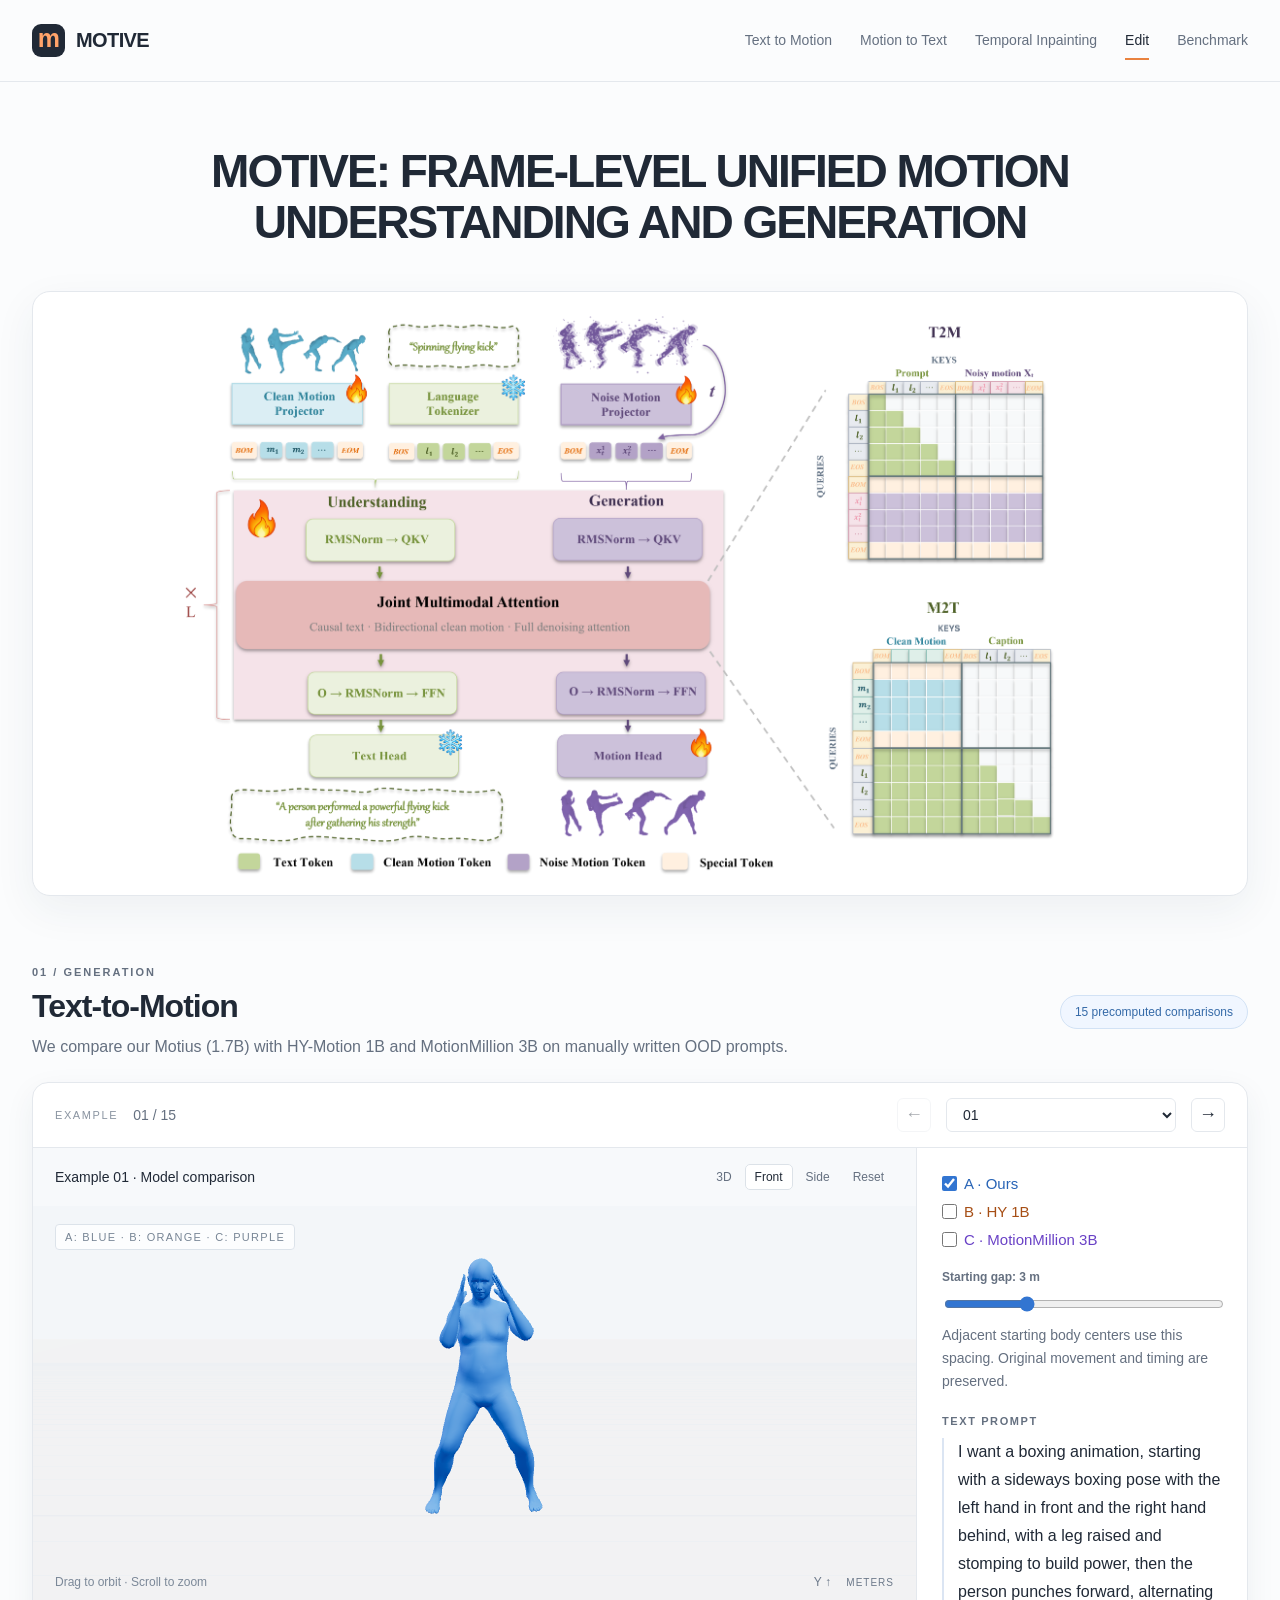
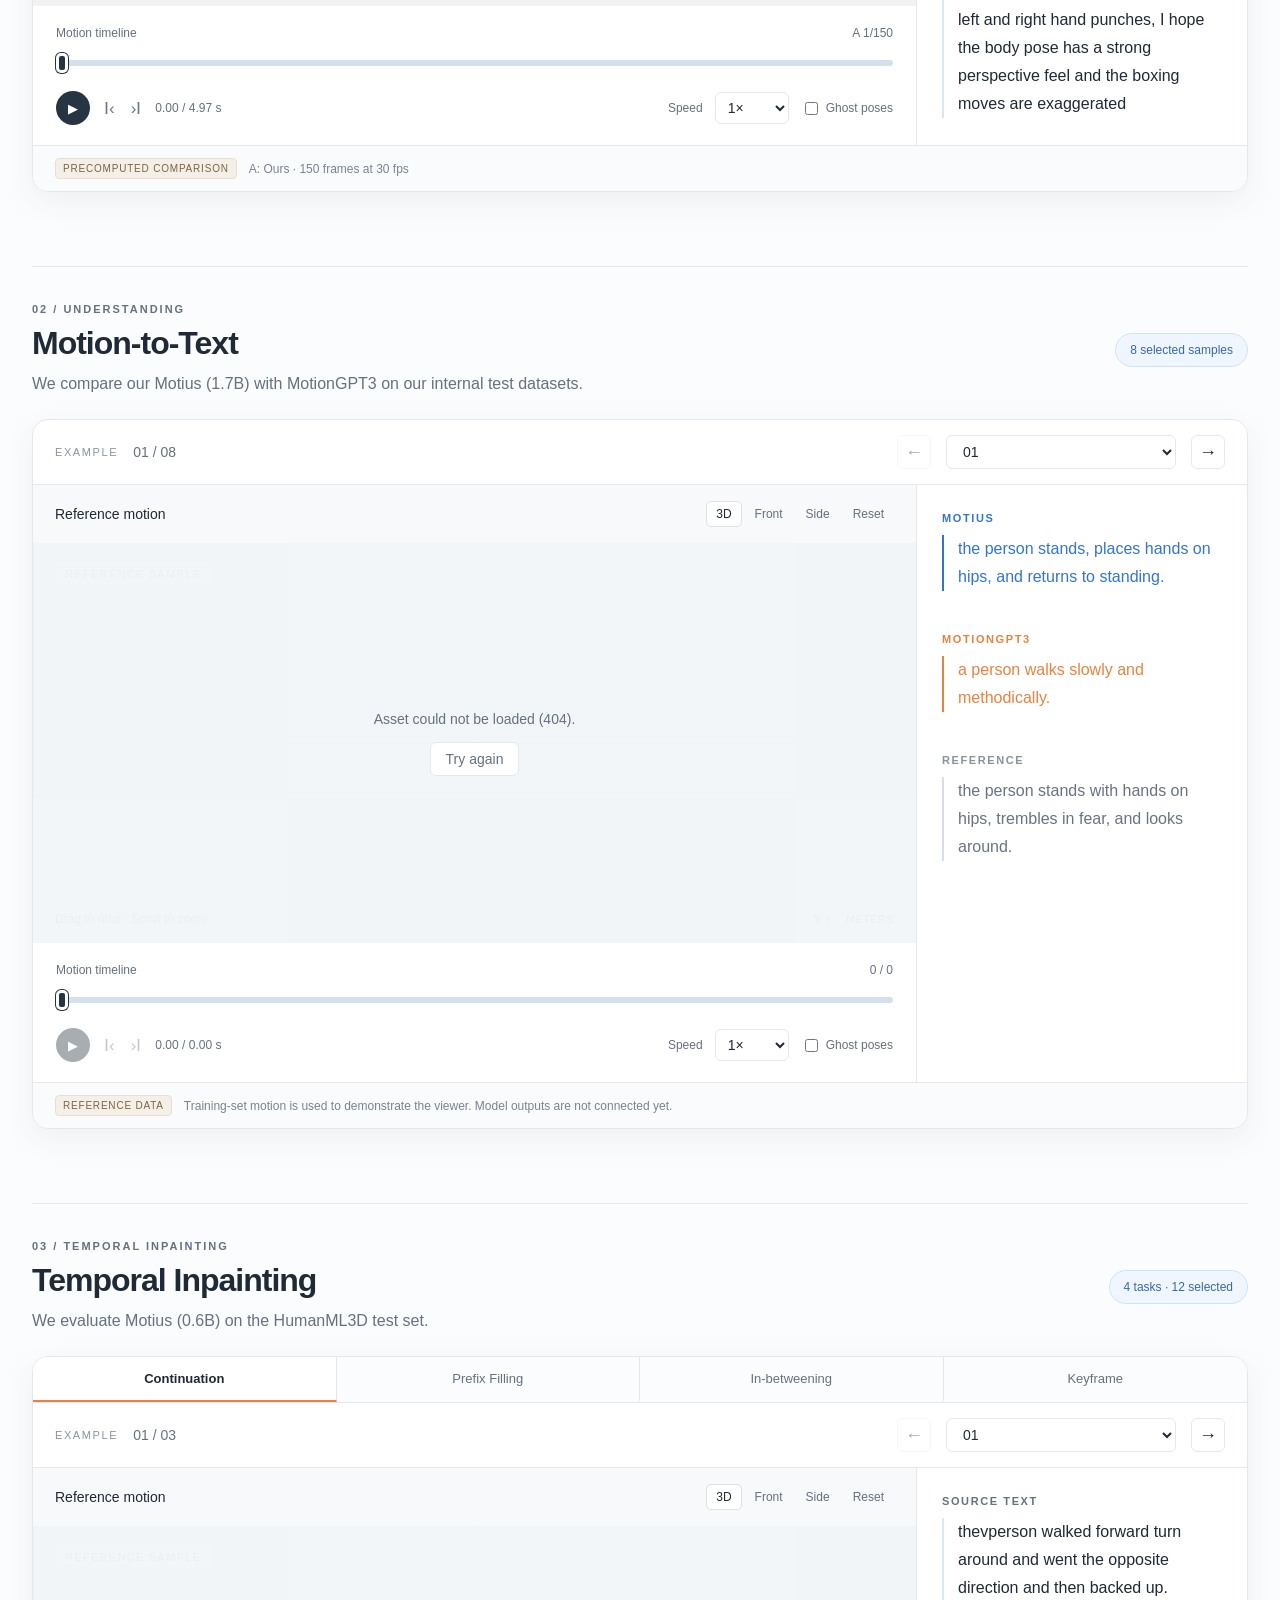
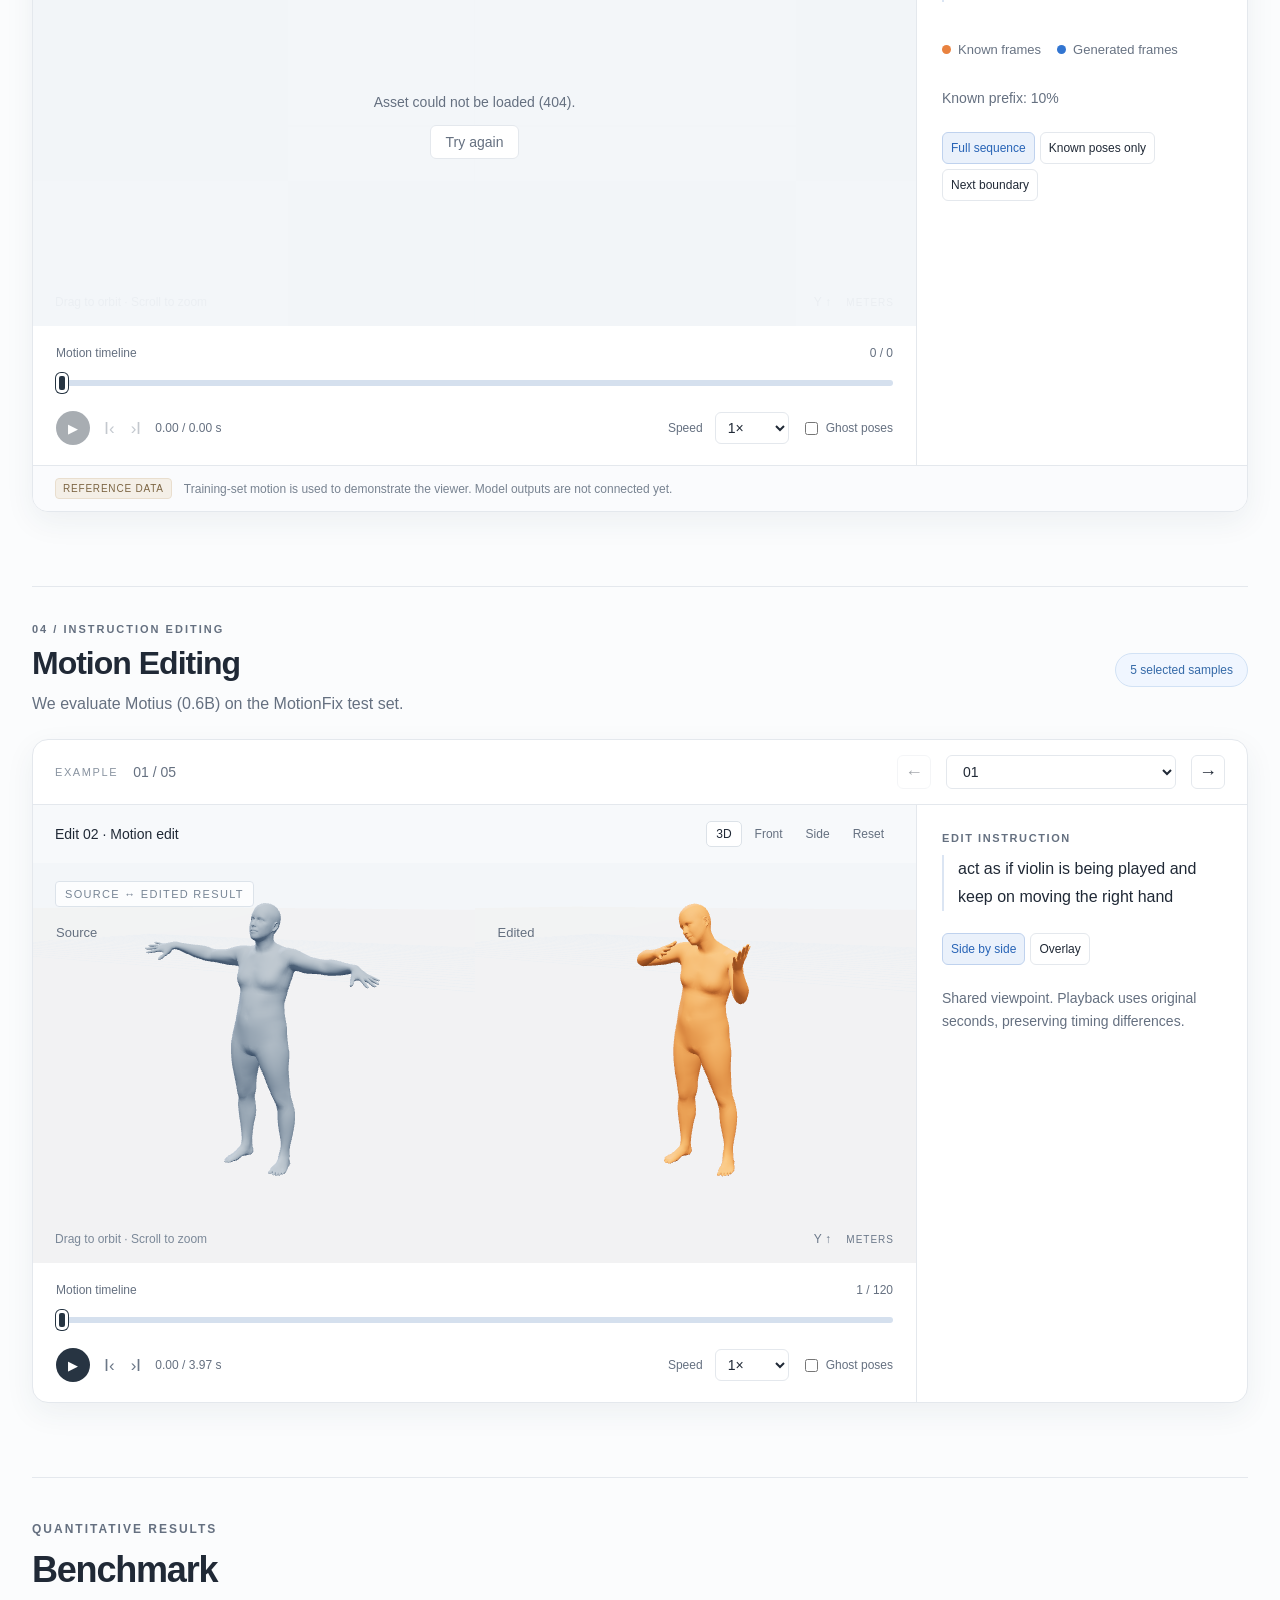
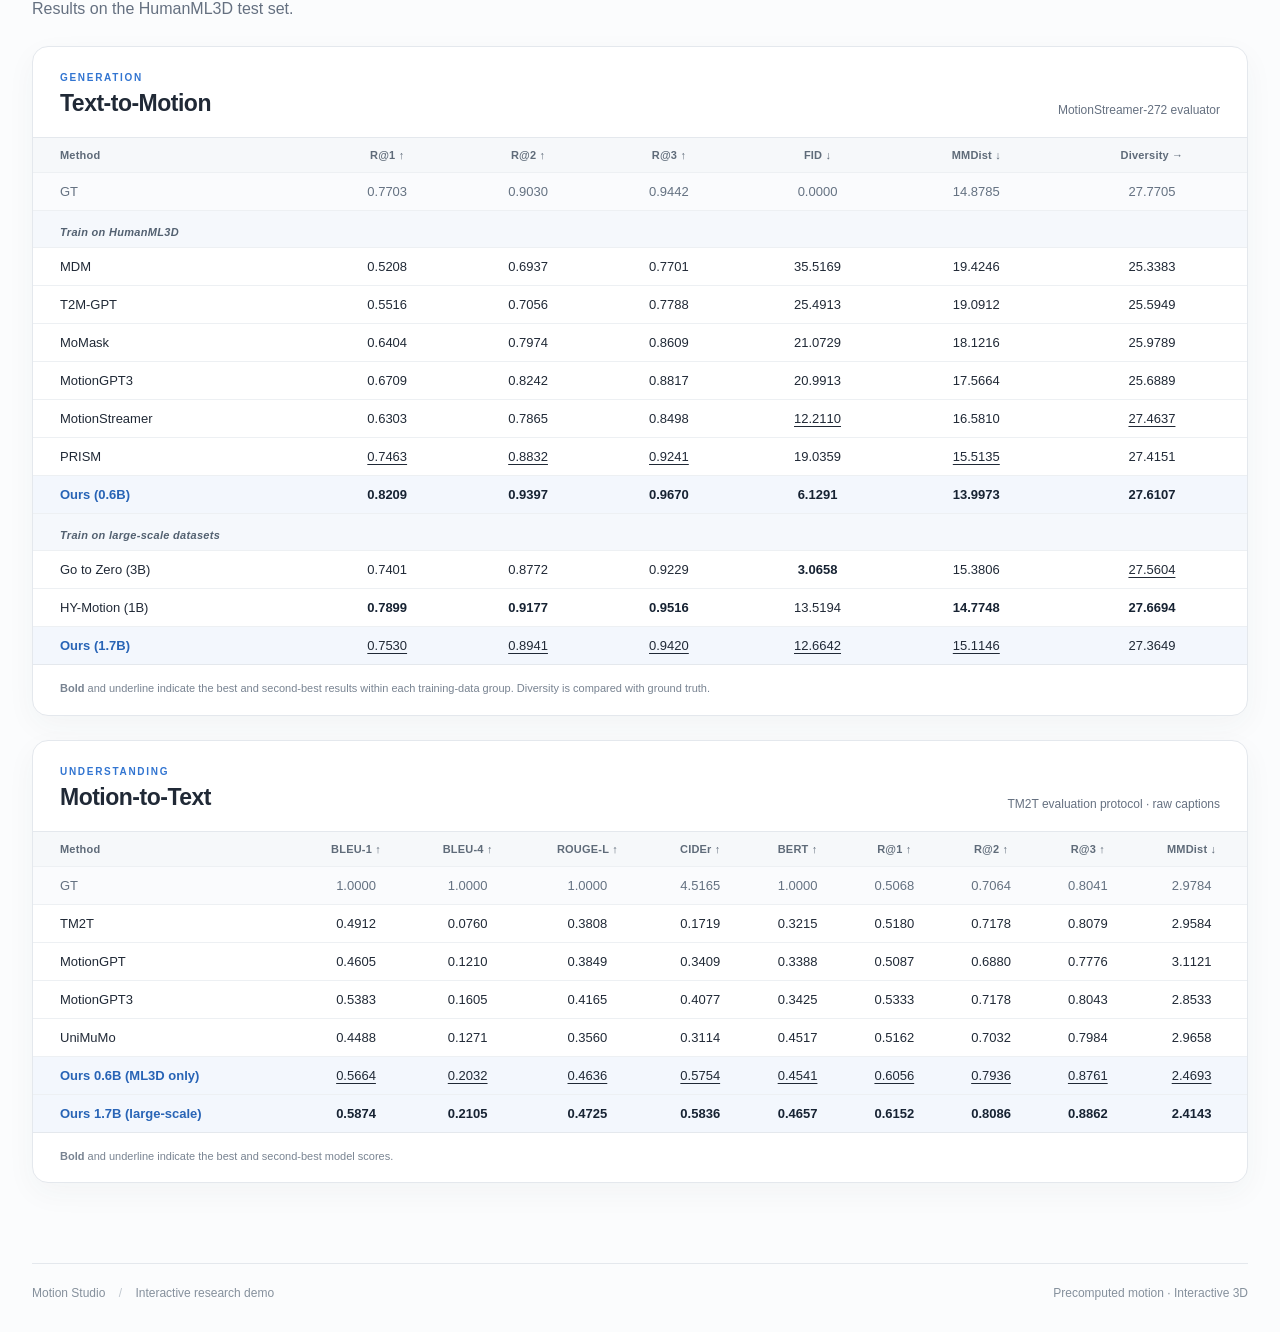
==== index.html @ 284bcd4b "Add five selected T2M comparisons" ====
<!doctype html>
<html lang="en">
<head>
  <meta charset="UTF-8"><meta name="viewport" content="width=device-width,initial-scale=1">
  <title>MOTIVE — Frame-Level Unified Motion Understanding and Generation</title>
  <meta name="description" content="Explore motion generation, understanding, structural completion and editing in an interactive 3D viewer with selected three-model text-to-motion comparisons.">
  <link rel="icon" href="data:image/svg+xml,%3Csvg xmlns='http://www.w3.org/2000/svg' viewBox='0 0 32 32'%3E%3Crect width='32' height='32' rx='8' fill='%2318202d'/%3E%3Cpath d='M6 23V9l10 10L26 9v14' fill='none' stroke='%23ff8a4c' stroke-width='3'/%3E%3C/svg%3E">
  <link rel="stylesheet" href="./src/styles.css?v=20260914-9">
  <script type="importmap">{"imports":{"three":"./vendor/three/three.module.js"}}</script>
</head>
<body>
  <header class="site-header"><a class="wordmark" href="#top"><span class="logo">m</span> MOTIVE</a><nav class="section-nav" aria-label="Motion tasks"><a href="#t2m">Text to Motion</a><a href="#m2t">Motion to Text</a><a href="#structure">Temporal Inpainting</a><a href="#edit">Edit</a><a href="#benchmark">Benchmark</a></nav></header>
  <main>
    <section class="intro" id="top">
      <h1>MOTIVE: FRAME-LEVEL UNIFIED MOTION<br>UNDERSTANDING AND GENERATION</h1>
      <figure class="pipeline-figure"><img src="./assets/pipeline.webp" width="4769" height="2317" alt="MOTIVE pipeline for unified motion understanding and generation"></figure>
    </section>
    <section class="task-section" id="t2m" aria-labelledby="t2m-heading"><div class="task-heading"><div><p class="eyebrow">01 / GENERATION</p><h2 id="t2m-heading">Text-to-Motion</h2><p>We compare our Motius (1.7B) with HY-Motion 1B and MotionMillion 3B on manually written OOD prompts.</p></div><span class="section-chip">15 precomputed comparisons</span></div><div class="studio" data-task="t2m"></div></section>
    <section class="task-section" id="m2t" aria-labelledby="m2t-heading"><div class="task-heading"><div><p class="eyebrow">02 / UNDERSTANDING</p><h2 id="m2t-heading">Motion-to-Text</h2><p>We compare our Motius (1.7B) with MotionGPT3 on our internal test datasets.</p></div><span class="section-chip">8 selected samples</span></div><div class="studio" data-task="m2t"></div></section>
    <section class="task-section" id="structure" aria-labelledby="structure-heading"><div class="task-heading"><div><p class="eyebrow">03 / TEMPORAL INPAINTING</p><h2 id="structure-heading">Temporal Inpainting</h2><p>We evaluate Motius (0.6B) on the HumanML3D test set.</p></div><span class="section-chip">4 tasks · 12 selected</span></div><div class="studio" data-task="structure"></div></section>
    <section class="task-section" id="edit" aria-labelledby="edit-heading"><div class="task-heading"><div><p class="eyebrow">04 / INSTRUCTION EDITING</p><h2 id="edit-heading">Motion Editing</h2><p>We evaluate Motius (0.6B) on the MotionFix test set.</p></div><span class="section-chip">5 selected samples</span></div><div class="studio" data-task="edit"></div></section>
    <section class="benchmark-section" id="benchmark" aria-labelledby="benchmark-heading">
      <div class="benchmark-heading"><p class="eyebrow">QUANTITATIVE RESULTS</p><h2 id="benchmark-heading">Benchmark</h2><p>Results on the HumanML3D test set.</p></div>

      <article class="benchmark-card">
        <div class="benchmark-title"><div><span>GENERATION</span><h3>Text-to-Motion</h3></div><p>MotionStreamer-272 evaluator</p></div>
        <div class="table-scroll" role="region" aria-label="Text-to-motion benchmark results" tabindex="0">
          <table class="benchmark-table t2m-table">
            <thead><tr><th>Method</th><th>R@1 ↑</th><th>R@2 ↑</th><th>R@3 ↑</th><th>FID ↓</th><th>MMDist ↓</th><th>Diversity →</th></tr></thead>
            <tbody>
              <tr class="ground-truth"><th>GT</th><td>0.7703</td><td>0.9030</td><td>0.9442</td><td>0.0000</td><td>14.8785</td><td>27.7705</td></tr>
              <tr class="group-row"><th colspan="7">Train on HumanML3D</th></tr>
              <tr><th>MDM</th><td>0.5208</td><td>0.6937</td><td>0.7701</td><td>35.5169</td><td>19.4246</td><td>25.3383</td></tr>
              <tr><th>T2M-GPT</th><td>0.5516</td><td>0.7056</td><td>0.7788</td><td>25.4913</td><td>19.0912</td><td>25.5949</td></tr>
              <tr><th>MoMask</th><td>0.6404</td><td>0.7974</td><td>0.8609</td><td>21.0729</td><td>18.1216</td><td>25.9789</td></tr>
              <tr><th>MotionGPT3</th><td>0.6709</td><td>0.8242</td><td>0.8817</td><td>20.9913</td><td>17.5664</td><td>25.6889</td></tr>
              <tr><th>MotionStreamer</th><td>0.6303</td><td>0.7865</td><td>0.8498</td><td class="second">12.2110</td><td>16.5810</td><td class="second">27.4637</td></tr>
              <tr><th>PRISM</th><td class="second">0.7463</td><td class="second">0.8832</td><td class="second">0.9241</td><td>19.0359</td><td class="second">15.5135</td><td>27.4151</td></tr>
              <tr class="ours"><th>Ours (0.6B)</th><td class="best">0.8209</td><td class="best">0.9397</td><td class="best">0.9670</td><td class="best">6.1291</td><td class="best">13.9973</td><td class="best">27.6107</td></tr>
              <tr class="group-row"><th colspan="7">Train on large-scale datasets</th></tr>
              <tr><th>Go to Zero (3B)</th><td>0.7401</td><td>0.8772</td><td>0.9229</td><td class="best">3.0658</td><td>15.3806</td><td class="second">27.5604</td></tr>
              <tr><th>HY-Motion (1B)</th><td class="best">0.7899</td><td class="best">0.9177</td><td class="best">0.9516</td><td>13.5194</td><td class="best">14.7748</td><td class="best">27.6694</td></tr>
              <tr class="ours"><th>Ours (1.7B)</th><td class="second">0.7530</td><td class="second">0.8941</td><td class="second">0.9420</td><td class="second">12.6642</td><td class="second">15.1146</td><td>27.3649</td></tr>
            </tbody>
          </table>
        </div>
        <p class="benchmark-note"><strong>Bold</strong> and <span class="second">underline</span> indicate the best and second-best results within each training-data group. Diversity is compared with ground truth.</p>
      </article>

      <article class="benchmark-card">
        <div class="benchmark-title"><div><span>UNDERSTANDING</span><h3>Motion-to-Text</h3></div><p>TM2T evaluation protocol · raw captions</p></div>
        <div class="table-scroll" role="region" aria-label="Motion-to-text benchmark results" tabindex="0">
          <table class="benchmark-table m2t-table">
            <thead><tr><th>Method</th><th>BLEU-1 ↑</th><th>BLEU-4 ↑</th><th>ROUGE-L ↑</th><th>CIDEr ↑</th><th>BERT ↑</th><th>R@1 ↑</th><th>R@2 ↑</th><th>R@3 ↑</th><th>MMDist ↓</th></tr></thead>
            <tbody>
              <tr class="ground-truth"><th>GT</th><td>1.0000</td><td>1.0000</td><td>1.0000</td><td>4.5165</td><td>1.0000</td><td>0.5068</td><td>0.7064</td><td>0.8041</td><td>2.9784</td></tr>
              <tr><th>TM2T</th><td>0.4912</td><td>0.0760</td><td>0.3808</td><td>0.1719</td><td>0.3215</td><td>0.5180</td><td>0.7178</td><td>0.8079</td><td>2.9584</td></tr>
              <tr><th>MotionGPT</th><td>0.4605</td><td>0.1210</td><td>0.3849</td><td>0.3409</td><td>0.3388</td><td>0.5087</td><td>0.6880</td><td>0.7776</td><td>3.1121</td></tr>
              <tr><th>MotionGPT3</th><td>0.5383</td><td>0.1605</td><td>0.4165</td><td>0.4077</td><td>0.3425</td><td>0.5333</td><td>0.7178</td><td>0.8043</td><td>2.8533</td></tr>
              <tr><th>UniMuMo</th><td>0.4488</td><td>0.1271</td><td>0.3560</td><td>0.3114</td><td>0.4517</td><td>0.5162</td><td>0.7032</td><td>0.7984</td><td>2.9658</td></tr>
              <tr class="ours"><th>Ours 0.6B (ML3D only)</th><td class="second">0.5664</td><td class="second">0.2032</td><td class="second">0.4636</td><td class="second">0.5754</td><td class="second">0.4541</td><td class="second">0.6056</td><td class="second">0.7936</td><td class="second">0.8761</td><td class="second">2.4693</td></tr>
              <tr class="ours"><th>Ours 1.7B (large-scale)</th><td class="best">0.5874</td><td class="best">0.2105</td><td class="best">0.4725</td><td class="best">0.5836</td><td class="best">0.4657</td><td class="best">0.6152</td><td class="best">0.8086</td><td class="best">0.8862</td><td class="best">2.4143</td></tr>
            </tbody>
          </table>
        </div>
        <p class="benchmark-note"><strong>Bold</strong> and <span class="second">underline</span> indicate the best and second-best model scores.</p>
      </article>
    </section>
    <footer><span>Motion Studio <span class="footer-divider">/</span> Interactive research demo</span><span>Precomputed motion · Interactive 3D</span></footer>
  </main>
  <template id="viewer-template"><div class="case-nav"><div><span class="case-eyebrow">EXAMPLE</span><span id="case-count">01 / 08</span></div><div class="case-controls"><button id="previous-case" aria-label="Previous example">←</button><label class="sr-only" for="case-select">Choose example</label><select id="case-select"></select><button id="next-case" aria-label="Next example">→</button></div></div>      <div class="studio-body">
        <div class="viewer-column">
          <div class="stage-toolbar"><span id="stage-title">Reference motion</span><div class="view-buttons" aria-label="Camera presets"><button data-camera="perspective" aria-label="Perspective view" aria-pressed="true">3D</button><button data-camera="front" aria-pressed="false">Front</button><button data-camera="side" aria-pressed="false">Side</button><button id="reset-view" title="Reset camera">Reset</button></div></div>
          <div class="stage" id="stage">
            <canvas id="motion-canvas" aria-label="Interactive 3D human motion. Drag to orbit and scroll to zoom." tabindex="0"></canvas>
            <div class="stage-tag" id="stage-tag">REFERENCE SAMPLE</div>
            <div class="stage-status" id="stage-status" role="status">Loading motion…</div>
            <div class="split-label" id="split-source" hidden>Source</div>
            <div class="split-label" id="split-output" hidden>Edited</div>
            <div class="split-empty" id="edit-empty" hidden><span class="empty-mark">＋</span><strong>Edited motion</strong><p>A paired model result will appear here.</p></div>
            <div class="stage-help">Drag to orbit · Scroll to zoom</div><div class="axis-label">Y ↑ <span>METERS</span></div>
          </div>
          <div class="transport">
            <div class="timeline-heading"><span id="timeline-label">Motion timeline</span><div class="legend" id="mask-legend" hidden><span class="known-dot">Known</span><span class="generated-dot">Completion region</span></div><span id="frame-label">0 / 0</span></div>
            <div class="timeline"><div id="mask-track" aria-hidden="true"></div><input id="scrubber" type="range" min="0" max="1" value="0" step="0.001" aria-label="Playback time" disabled></div>
            <div class="playback-row"><div class="playback-left"><button id="play" class="play-button" aria-label="Play motion" disabled>▶</button><button id="step-back" class="step-button" aria-label="Previous frame" disabled>Ⅰ‹</button><button id="step-forward" class="step-button" aria-label="Next frame" disabled>›Ⅰ</button><output id="time-label">0.00 / 0.00 s</output></div><div class="playback-right"><label class="speed-label" for="speed">Speed</label><select id="speed"><option value="0.25">0.25×</option><option value="0.5">0.5×</option><option value="1" selected>1×</option><option value="1.5">1.5×</option></select><label class="check-label"><input id="ghosts" type="checkbox"> Ghost poses</label></div></div>
          </div>
        </div>
        <aside class="inspector" id="inspector"></aside>
      </div>
      <div class="provenance-bar"><span class="reference-badge">REFERENCE DATA</span><p id="provenance-text">Training-set motion is used to demonstrate the viewer. Model outputs are not connected yet.</p></div>
</template>
  <noscript>This interactive viewer needs JavaScript enabled.</noscript>
  <script type="module" src="./src/app.js?v=20260914-20"></script>
</body>
</html>
---- src/styles.css ----
:root{font-family:Inter,Arial,Helvetica,sans-serif;color:#202936;background:#fbfcfd;font-synthesis:none;--ink:#202936;--muted:#657080;--line:#e4e8ed;--blue:#3275d1;--orange:#e9823f}
*{box-sizing:border-box}body{margin:0}button,select,input{font:inherit}button,a,input,select{-webkit-tap-highlight-color:transparent}button{cursor:pointer}button:disabled{cursor:not-allowed;opacity:.4}button:focus-visible,a:focus-visible,select:focus-visible,input:focus-visible,canvas:focus-visible{outline:3px solid #3275d1;outline-offset:3px}button{color:inherit}a{color:inherit;text-decoration:none}[hidden]{display:none!important}.site-header{height:82px;display:flex;align-items:center;justify-content:space-between;gap:24px;max-width:1440px;padding:0 48px;margin:auto;border-bottom:1px solid var(--line)}.wordmark{font-size:20px;letter-spacing:-.6px;font-weight:700;display:flex;align-items:center;gap:11px}.logo{background:#202936;color:#ffa36a;font-size:25px;width:33px;height:33px;border-radius:9px;display:grid;place-items:center;line-height:1;padding-bottom:4px}.build-label{font-size:12px;letter-spacing:1.4px;color:#7b8592}.build-label span{margin:0 9px;color:#bec6ce}.header-link{font-size:14px}.header-link span{margin-left:10px}main{max-width:1344px;margin:auto;padding:0 32px}.intro{padding:48px 0 32px}.eyebrow{font-size:12px;letter-spacing:2px;font-weight:600;color:var(--muted);margin:0 0 13px}h1{font-size:clamp(32px,3.8vw,51px);font-weight:550;letter-spacing:-2px;line-height:1.12;margin:0 0 14px}.intro>p:last-child{margin:0;color:var(--muted);font-size:16px}.studio{background:white;border:1px solid var(--line);border-radius:16px;overflow:hidden;box-shadow:0 10px 30px #263d5110}.task-tabs{display:flex;padding:0 22px;border-bottom:1px solid var(--line);gap:12px;overflow:auto}.task-tabs button{background:none;border:0;border-bottom:2px solid transparent;padding:22px 15px 19px;white-space:nowrap;font-size:14px;font-weight:550;color:var(--muted)}.task-tabs button span{font-size:12px;color:#9aa3ae;margin-right:9px}.task-tabs button[aria-selected=true]{color:var(--ink);border-bottom-color:var(--orange)}.task-tabs button[aria-selected=true] span{color:var(--orange)}.studio-body{display:grid;grid-template-columns:minmax(0,1fr) 300px;min-height:548px}.viewer-column{min-width:0;border-right:1px solid var(--line)}.stage-toolbar{display:flex;justify-content:space-between;align-items:center;gap:12px;padding:16px 22px;font-size:14px;background:#f7f9fb}.view-buttons{display:flex;gap:3px;flex-wrap:wrap}.view-buttons button{background:transparent;border:1px solid transparent;border-radius:5px;padding:5px 9px;font-size:12px;color:var(--muted)}.view-buttons button[aria-pressed=true]{border-color:#dce2e8;background:white;color:var(--ink)}.view-buttons button:hover{background:#e9edf1}.stage{position:relative;height:364px;overflow:hidden;background:#f3f6f9}canvas{width:100%;height:100%;display:block;touch-action:none}.stage-tag{position:absolute;top:18px;left:22px;font-size:11px;letter-spacing:1.3px;color:#778595;border:1px solid #dce3ea;border-radius:4px;background:#ffffffbf;padding:6px 9px;pointer-events:none}.stage-help{position:absolute;bottom:17px;left:22px;font-size:12px;color:#7b8898;pointer-events:none}.axis-label{position:absolute;right:22px;bottom:17px;font-size:12px;color:#6c798a;pointer-events:none}.axis-label span{margin-left:12px;font-size:10px;letter-spacing:1px}.stage-status{position:absolute;inset:0;background:#f3f6f9ef;display:flex;flex-direction:column;align-items:center;justify-content:center;gap:15px;text-align:center;font-size:14px;color:var(--muted);padding:24px;z-index:3}.stage-status button{border:1px solid var(--line);border-radius:6px;background:white;padding:8px 15px}.split-empty{position:absolute;left:50%;right:0;top:0;bottom:0;border-left:1px solid #d9e0e7;background:#f5f7f9eb;display:flex;flex-direction:column;align-items:center;justify-content:center;padding:25px;text-align:center}.split-empty strong{font-size:16px;font-weight:550}.split-empty p{font-size:14px;line-height:1.6;color:var(--muted);max-width:190px}.empty-mark{font-size:32px;color:#adb7c3;margin-bottom:12px}.split-label{position:absolute;left:23px;top:62px;font-size:13px;color:var(--muted)}.transport{padding:20px 23px}.timeline-heading{display:flex;align-items:center;justify-content:space-between;gap:12px;font-size:12px;color:var(--muted)}[id$="-frame-label"]{font-variant-numeric:tabular-nums;margin-left:auto}.legend{display:flex;gap:13px;font-size:12px}.legend span:before{content:'';display:inline-block;width:7px;height:7px;border-radius:2px;background:var(--blue);margin-right:5px}.legend .generated-dot:before{background:var(--orange)}.timeline{position:relative;height:30px;display:flex;align-items:center;margin:8px 0 13px}[id$="-mask-track"]{position:absolute;left:0;right:0;height:6px;border-radius:4px;overflow:hidden;background:#d5e0ee;display:flex}[id$="-mask-track"] i{height:100%;min-width:1px}.timeline input{appearance:none;-webkit-appearance:none;width:100%;margin:0;background:transparent;position:relative;height:24px;cursor:pointer}.timeline input::-webkit-slider-runnable-track{height:6px;background:transparent}.timeline input::-moz-range-track{height:6px;background:transparent}.timeline input::-webkit-slider-thumb{appearance:none;width:12px;height:20px;background:#263442;border:3px solid white;border-radius:5px;margin-top:-7px;box-shadow:0 0 0 1px #263442}.timeline input::-moz-range-thumb{width:7px;height:14px;background:#263442;border:3px solid white;border-radius:5px;box-shadow:0 0 0 1px #263442}.playback-row,.playback-left,.playback-right{display:flex;align-items:center;gap:12px}.playback-row{justify-content:space-between;flex-wrap:wrap}.play-button{width:34px;height:34px;border:0;border-radius:50%;background:#273442;color:white;font-size:13px}.step-button{border:0;background:transparent;font-size:17px;padding:2px;color:#6b7787}output{font-size:12px;font-variant-numeric:tabular-nums;color:var(--muted)}select{border:1px solid var(--line);background:white;border-radius:6px;padding:6px 8px;font-size:14px;color:var(--ink)}.speed-label{font-size:12px;color:var(--muted)}.check-label{display:flex;align-items:center;gap:5px;font-size:12px;white-space:nowrap;color:var(--muted)}input[type=checkbox]{accent-color:var(--blue)}.inspector{padding:27px 25px;display:flex;flex-direction:column;gap:22px;min-width:0}.inspector .eyebrow{font-size:11px;letter-spacing:1.6px;margin-bottom:11px}.inspector h2{font-size:21px;letter-spacing:-.5px;line-height:1.3;margin:0 0 10px;font-weight:550}.description{font-size:14px;color:var(--muted);line-height:1.65;margin:0}.prompt-card{border-left:2px solid #dbe5f3;padding-left:14px;margin:0;font-size:16px;line-height:1.65}.task-block{display:flex;flex-direction:column;gap:10px}.task-block label{font-size:12px;color:var(--muted);font-weight:550}.task-block select{width:100%;font-size:14px;padding:10px}.empty-output{background:#f7f9fb;border:1px dashed #dce3ea;border-radius:8px;padding:14px;font-size:14px;color:#7a8696;line-height:1.6}.task-actions{display:flex;gap:5px;flex-wrap:wrap}.task-actions button{font-size:12px;padding:8px;border-radius:6px;border:1px solid var(--line);background:white}.task-actions button[aria-pressed=true]{background:#eaf1fb;border-color:#bfd2ee;color:#2864b6}.facts{display:flex;flex-wrap:wrap;gap:7px}.facts span{font-size:11px;color:#748090;padding:5px 7px;border:1px solid var(--line);border-radius:4px}.metadata{margin-top:auto;padding-top:15px;border-top:1px solid var(--line);font-size:12px;color:var(--muted)}.metadata summary{cursor:pointer}.metadata dl{display:grid;grid-template-columns:1fr 1fr;gap:8px;font-size:12px;overflow-wrap:anywhere}.metadata dt{color:#8a94a1}.metadata dd{margin:0}.provenance-bar{display:flex;align-items:center;gap:12px;padding:12px 22px;background:#fafbfd;border-top:1px solid var(--line)}.reference-badge{white-space:nowrap;color:#7c6543;background:#f4efe7;border:1px solid #e9dece;font-size:10px;letter-spacing:.8px;padding:4px 7px;border-radius:4px}.provenance-bar p{font-size:12px;line-height:1.5;margin:0;color:#788391}.examples{padding:43px 0 35px}.section-heading{display:flex;align-items:flex-end;justify-content:space-between;gap:20px;margin-bottom:22px}.section-heading .eyebrow{font-size:10px;margin-bottom:9px}.section-heading h2{font-size:24px;letter-spacing:-.6px;margin:0;font-weight:550}.section-heading>span{font-size:12px;color:var(--muted)}.sample-grid{display:grid;grid-template-columns:repeat(4,minmax(0,1fr));gap:16px}.sample-card{text-align:left;background:white;border:1px solid var(--line);border-radius:10px;overflow:hidden;padding:0;transition:border-color .15s,transform .15s}.sample-card:hover{transform:translateY(-3px);border-color:#a9bfdc}.sample-card[aria-pressed=true]{border-color:#6592cb;box-shadow:0 0 0 1px #6592cb}.sample-image{height:140px;background:#f3f6f9;display:block;width:100%;object-fit:contain}.sample-card-body{padding:15px}.sample-card-top{display:flex;justify-content:space-between;gap:6px;align-items:center}.sample-card strong{font-size:14px;font-weight:550}.sample-card small{font-size:10px;color:#8994a0}.sample-card p{font-size:12px;line-height:1.6;color:var(--muted);margin:8px 0 0}.sample-card .sample-number{font-size:52px;letter-spacing:-3px;color:#c1cdda;display:grid;place-items:center}footer{display:flex;justify-content:space-between;gap:20px;padding:22px 0 32px;border-top:1px solid var(--line);font-size:12px;color:#85909c}.footer-divider{margin:0 10px;color:#c0c7cf}
@media(min-width:1500px){.stage{height:410px}}@media(max-width:1000px){.studio-body{grid-template-columns:minmax(0,1fr) 260px}.inspector{padding:22px 18px}.legend{gap:7px}.playback-right{gap:7px}.speed-label{display:none}.build-label{display:none}.task-tabs{gap:2px;padding:0 12px}.task-tabs button{padding-left:12px;padding-right:12px}.sample-grid{gap:12px}.sample-card-top{align-items:flex-start;flex-direction:column}}
@media(max-width:760px){main{padding:0 18px}.site-header{padding:0 20px;height:66px}.header-link{font-size:12px}.intro{padding:32px 0 26px}h1{letter-spacing:-1.3px}.intro>p:last-child{font-size:14px;line-height:1.6}.studio-body{grid-template-columns:1fr}.viewer-column{border-right:0}.inspector{border-top:1px solid var(--line);gap:18px;padding:24px}.stage{height:330px}.task-tabs{padding:0 8px;gap:0}.task-tabs button{font-size:13px;padding:18px 12px}.task-tabs button span{display:none}.stage-toolbar{padding:12px 15px;font-size:12px}.stage-tag{left:15px}.transport{padding:17px 16px}.timeline-heading{flex-wrap:wrap;gap:7px}.legend{font-size:11px}.playback-row{gap:14px}.playback-left,.playback-right{gap:9px}.provenance-bar{align-items:flex-start;padding:13px 16px;gap:8px}.sample-grid{grid-template-columns:repeat(2,minmax(0,1fr))}.section-heading h2{font-size:21px}.section-heading>span{display:none}.sample-image{height:125px}.sample-card-top{flex-direction:row}.sample-card small{display:none}footer{flex-direction:column;gap:10px}.stage-help{font-size:10px;left:15px}.axis-label{right:15px}.split-empty{padding:15px}.split-empty p{font-size:12px}.examples{padding-top:30px}}
@media(prefers-reduced-motion:reduce){*{transition:none!important;scroll-behavior:auto!important}}

[id$="-split-output"]{left:calc(50% + 23px)}

/* Four independent task sections. Each viewer keeps its own sample and time. */
html{scroll-behavior:smooth;scroll-padding-top:100px}
.site-header{position:sticky;top:0;z-index:10;background:#fbfcfdf5;backdrop-filter:blur(14px);max-width:none;padding-left:max(32px,calc((100vw - 1280px)/2));padding-right:max(32px,calc((100vw - 1280px)/2))}
.section-nav{display:flex;align-items:center;gap:28px;font-size:14px;color:var(--muted)}
.section-nav a{padding:10px 0;border-bottom:2px solid transparent;white-space:nowrap}.section-nav a:hover,.section-nav a[aria-current]{color:var(--ink);border-color:var(--orange)}
.intro{padding:48px 0 42px}.task-section{scroll-margin-top:105px;padding:0 0 74px}.task-section+.task-section{padding-top:36px;border-top:1px solid var(--line)}
.task-heading{display:flex;justify-content:space-between;align-items:center;gap:20px;margin-bottom:23px}.task-heading h2{font-size:32px;letter-spacing:-1px;margin:0 0 10px;font-weight:550}.task-heading p:last-child{margin:0;font-size:16px;color:var(--muted);line-height:1.5}.task-heading .eyebrow{font-size:11px;margin-bottom:10px}
.section-chip{border:1px solid #d2e2f5;background:#f0f6ff;color:#356aa8;border-radius:30px;padding:9px 14px;font-size:12px;white-space:nowrap}.muted-chip{color:#7d715b;background:#faf7f1;border-color:#e7dfd1}
.case-nav{display:flex;align-items:center;justify-content:space-between;gap:20px;padding:15px 22px;border-bottom:1px solid var(--line)}.case-nav>div{display:flex;align-items:center;gap:15px}.case-eyebrow{font-size:11px;color:#8a94a1;letter-spacing:1.6px}[id$="-case-count"]{font-size:14px;font-variant-numeric:tabular-nums;color:var(--muted)}.case-controls button{border:1px solid var(--line);background:white;width:34px;height:34px;border-radius:6px;font-size:18px}.case-controls button:hover:not(:disabled){background:#f2f6fc}.case-controls select{font-size:14px;min-width:230px;max-width:360px;padding:7px 12px}.studio-body{min-height:0;grid-template-columns:minmax(0,1fr) 330px}.viewer-column{display:flex;flex-direction:column}.stage{height:400px;flex:1;min-height:400px;max-height:540px}.stage canvas{position:absolute;inset:0}.transport{margin-top:auto}.inspector{gap:22px;min-height:480px}.prompt-card{font-size:16px;line-height:1.75}.description{font-size:14px}.metadata dl{grid-template-columns:75px minmax(0,1fr)}.sr-only{position:absolute;width:1px;height:1px;padding:0;margin:-1px;overflow:hidden;clip:rect(0,0,0,0);white-space:nowrap;border:0}
@media(max-width:1000px){.section-nav{gap:18px}.studio-body{grid-template-columns:minmax(0,1fr) 290px}.site-header{padding:0 24px}.task-heading h2{font-size:29px}}
@media(max-width:760px){html{scroll-padding-top:122px}.site-header{height:auto;min-height:96px;display:block;padding:14px 20px 0}.wordmark{font-size:18px}.section-nav{gap:20px;overflow-x:auto;font-size:12px;margin-top:10px;padding-bottom:3px}.section-nav a{padding:7px 0}.intro{padding:32px 0}.intro h1{font-size:34px}.task-section{scroll-margin-top:122px;padding-bottom:44px}.task-section+.task-section{padding-top:30px}.task-heading{display:block}.task-heading h2{font-size:27px}.task-heading p:last-child{font-size:14px}.section-chip{display:inline-block;margin-top:15px;font-size:11px;padding:7px 11px}.studio-body{grid-template-columns:1fr}.case-nav{padding:13px 15px;gap:10px}.case-nav>div{gap:8px}.case-eyebrow{display:none}.case-controls{min-width:0}.case-controls select{min-width:0;width:145px;max-width:100%;font-size:12px;padding:7px}.case-controls button{width:29px;height:31px;flex-shrink:0}[id$="-case-count"]{font-size:12px;white-space:nowrap}.stage{height:330px;min-height:330px;max-height:330px;flex:none}.inspector{min-height:0}.prompt-card{font-size:15px;line-height:1.7}.provenance-bar p{overflow-wrap:anywhere}.case-nav>div:first-child{flex-shrink:0}}
@media(prefers-reduced-motion:reduce){html{scroll-behavior:auto}}
.comparison-legend{display:flex;flex-direction:column;align-items:flex-start;gap:11px;font-size:15px}.comparison-legend label{display:flex;align-items:center;gap:7px;cursor:pointer}.comparison-legend input{width:15px;height:15px;margin:0;flex:none}.comparison-legend .model-a{color:#2864b6}.comparison-legend .model-b{color:#a64e15}.comparison-legend .model-c{color:#6941c6}.comparison-legend .model-a input{accent-color:#3275d1}.comparison-legend .model-b input{accent-color:#e9823f}.comparison-legend .model-c input{accent-color:#8b5cf6}[id$='-separation']{width:100%;accent-color:#3275d1}
.reference-caption{border-left-color:#d8dee7;color:#687383}
.motius-result .eyebrow,.motius-caption{color:#3275d1}.motius-caption{border-left-color:#3275d1}
.motiongpt-result .eyebrow,.motiongpt-caption{color:#e9823f}.motiongpt-caption{border-left-color:#e9823f}
.reference-result .eyebrow{color:#8793a1}.caption-result+.caption-result{margin-top:20px}
.pair-legend{display:flex;flex-wrap:wrap;gap:16px;margin:18px 0 8px;color:#687383;font-size:13px}
.pair-legend span{display:inline-flex;align-items:center;gap:7px}
.pair-dot{width:9px;height:9px;border-radius:50%;display:inline-block}
.known-orange{background:#e9823f}.generated-blue{background:#3275d1}
.legend.pair-reversed .known-dot:before{background:#e9823f}.legend.pair-reversed .generated-dot:before{background:#3275d1}
.structural-task-tabs{display:grid;grid-template-columns:repeat(4,1fr);border-bottom:1px solid var(--line);background:#fbfcfd}
.structural-task-tabs button{border:0;border-right:1px solid var(--line);border-bottom:2px solid transparent;background:transparent;padding:14px 10px;color:var(--muted);font-size:13px}
.structural-task-tabs button:last-child{border-right:0}.structural-task-tabs button[aria-pressed=true]{background:#fff;color:var(--ink);border-bottom-color:var(--orange);font-weight:600}
@media(max-width:760px){.structural-task-tabs{grid-template-columns:repeat(2,1fr)}.structural-task-tabs button:nth-child(2){border-right:0}}

/* Paper identity, pipeline, and quantitative results. */
.intro{padding:64px 0 70px;text-align:center;scroll-margin-top:105px}
.intro h1{max-width:1280px;margin:0 auto 44px;font-size:clamp(34px,3.6vw,52px);font-weight:650;letter-spacing:-2px;line-height:1.1}
.pipeline-figure{margin:0;padding:22px 28px 18px;border:1px solid var(--line);border-radius:18px;background:#fff;box-shadow:0 14px 42px #263d5110}
.pipeline-figure img{display:block;width:100%;height:auto}
.benchmark-section{scroll-margin-top:105px;padding:44px 0 80px;border-top:1px solid var(--line)}
.benchmark-heading{margin-bottom:28px}.benchmark-heading h2{margin:0 0 9px;font-size:36px;font-weight:600;letter-spacing:-1.2px}.benchmark-heading>p:last-child{margin:0;color:var(--muted);font-size:16px}
.benchmark-card{margin-top:24px;border:1px solid var(--line);border-radius:16px;background:#fff;overflow:hidden;box-shadow:0 10px 30px #263d510b}
.benchmark-title{display:flex;align-items:flex-end;justify-content:space-between;gap:22px;padding:25px 27px 20px;border-bottom:1px solid var(--line)}
.benchmark-title span{display:block;margin-bottom:7px;color:var(--blue);font-size:10px;font-weight:700;letter-spacing:1.7px}.benchmark-title h3{margin:0;font-size:23px;font-weight:600;letter-spacing:-.5px}.benchmark-title p{margin:0;color:var(--muted);font-size:12px}
.table-scroll{width:100%;overflow-x:auto;overscroll-behavior-inline:contain}.table-scroll:focus-visible{outline:3px solid #3275d1;outline-offset:-3px}
.benchmark-table{width:100%;min-width:920px;border-collapse:collapse;font-size:13px;font-variant-numeric:tabular-nums}.m2t-table{min-width:1120px}
.benchmark-table th,.benchmark-table td{padding:11px 13px;border-bottom:1px solid #edf0f3;text-align:center;white-space:nowrap}.benchmark-table th:first-child{text-align:left;padding-left:27px}.benchmark-table thead th{position:sticky;top:0;background:#f6f8fa;color:#5f6b79;font-size:11px;font-weight:650;letter-spacing:.2px}.benchmark-table tbody th{font-weight:500}.benchmark-table tbody tr:last-child>*{border-bottom:0}
.benchmark-table .ground-truth>*{background:#fafbfd;color:#647181}.benchmark-table .group-row th{padding-top:15px;padding-bottom:9px;background:#f5f8fc;color:#536171;font-size:11px;font-style:italic;font-weight:600;letter-spacing:.3px}.benchmark-table .ours>*{background:#f3f7fd}.benchmark-table .ours th{color:#2864b6;font-weight:700}.benchmark-table .best{font-weight:750;color:#172333}.benchmark-table .second{text-decoration:underline;text-decoration-thickness:1px;text-underline-offset:3px}
.benchmark-note{margin:0;padding:15px 27px 17px;border-top:1px solid var(--line);color:#788391;font-size:11px;line-height:1.6}
@media(max-width:760px){.intro{padding:42px 0 46px}.intro h1{margin-bottom:28px;font-size:clamp(29px,9vw,40px);letter-spacing:-1.7px}.pipeline-figure{margin-left:-10px;margin-right:-10px;padding:9px;border-radius:12px}.benchmark-section{padding:34px 0 54px}.benchmark-heading h2{font-size:30px}.benchmark-title{display:block;padding:20px}.benchmark-title p{margin-top:9px}.benchmark-table th:first-child{padding-left:18px}.benchmark-note{padding:13px 18px}}
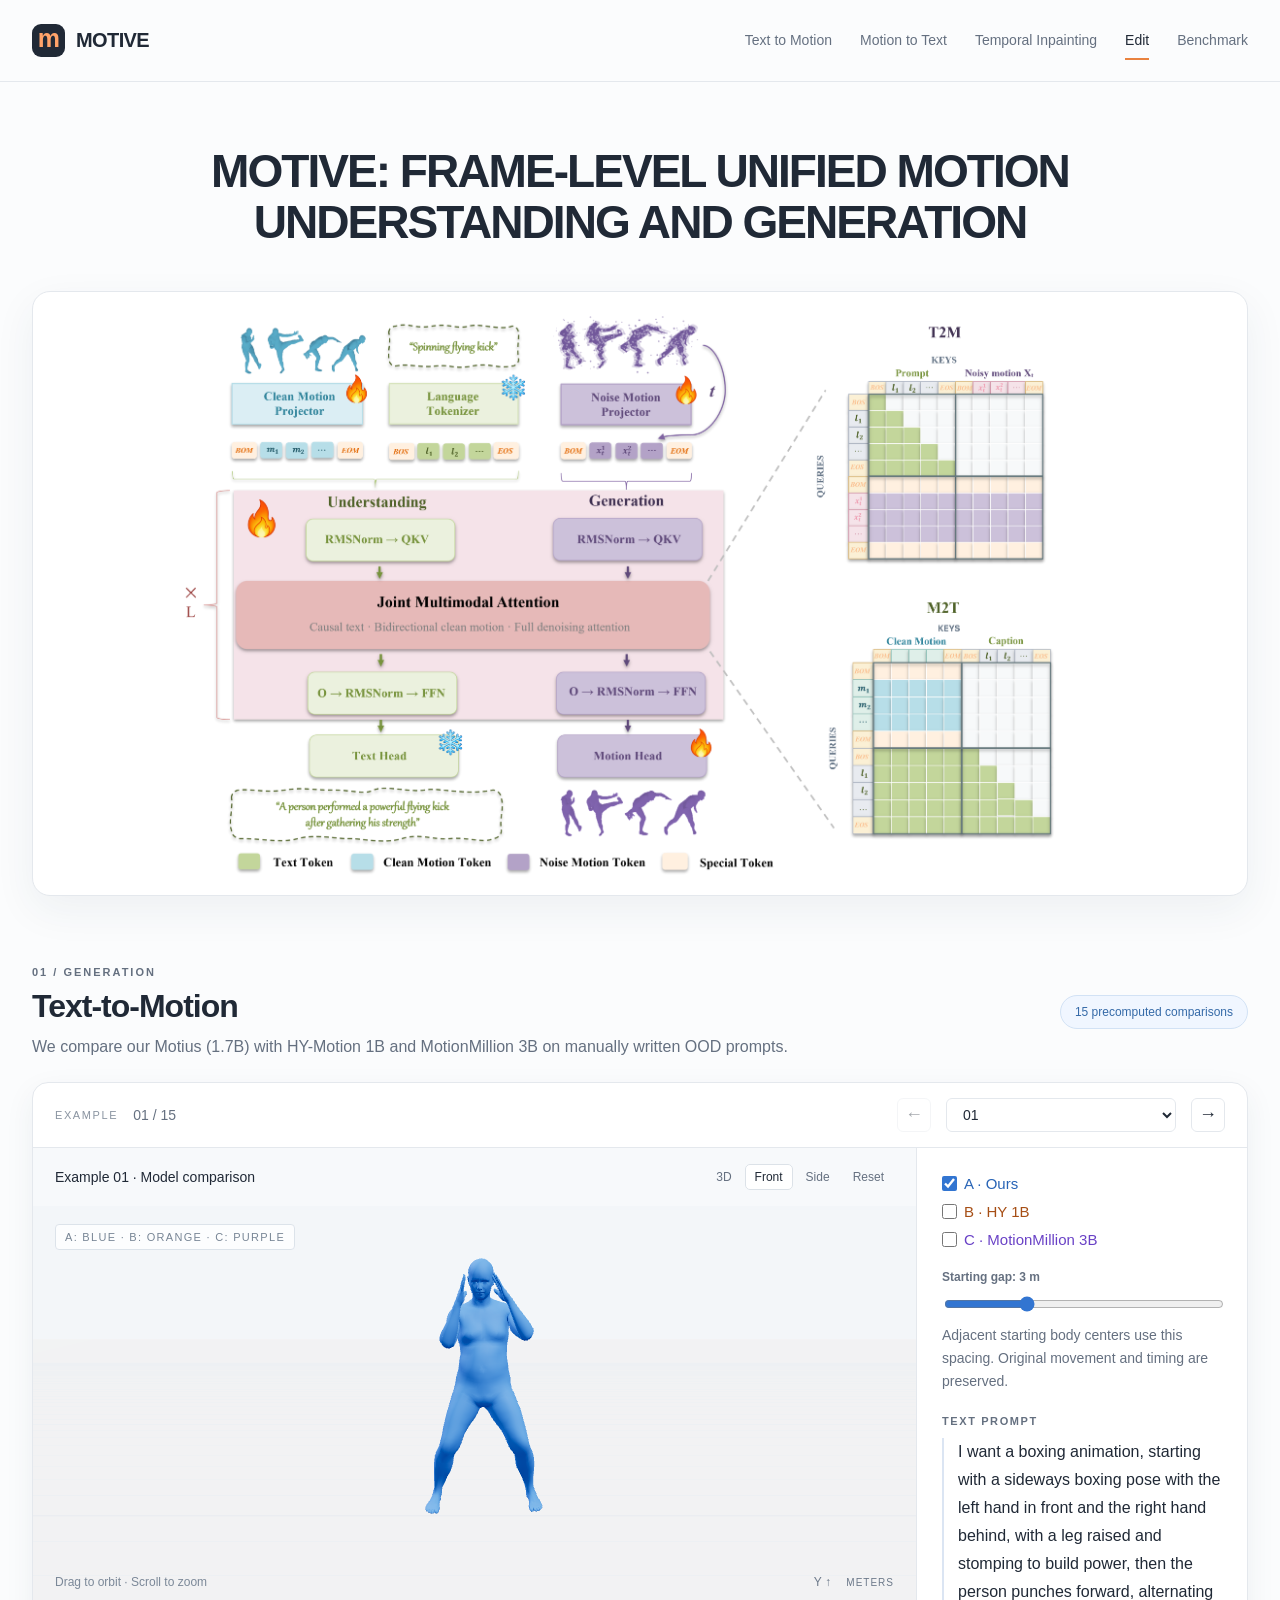
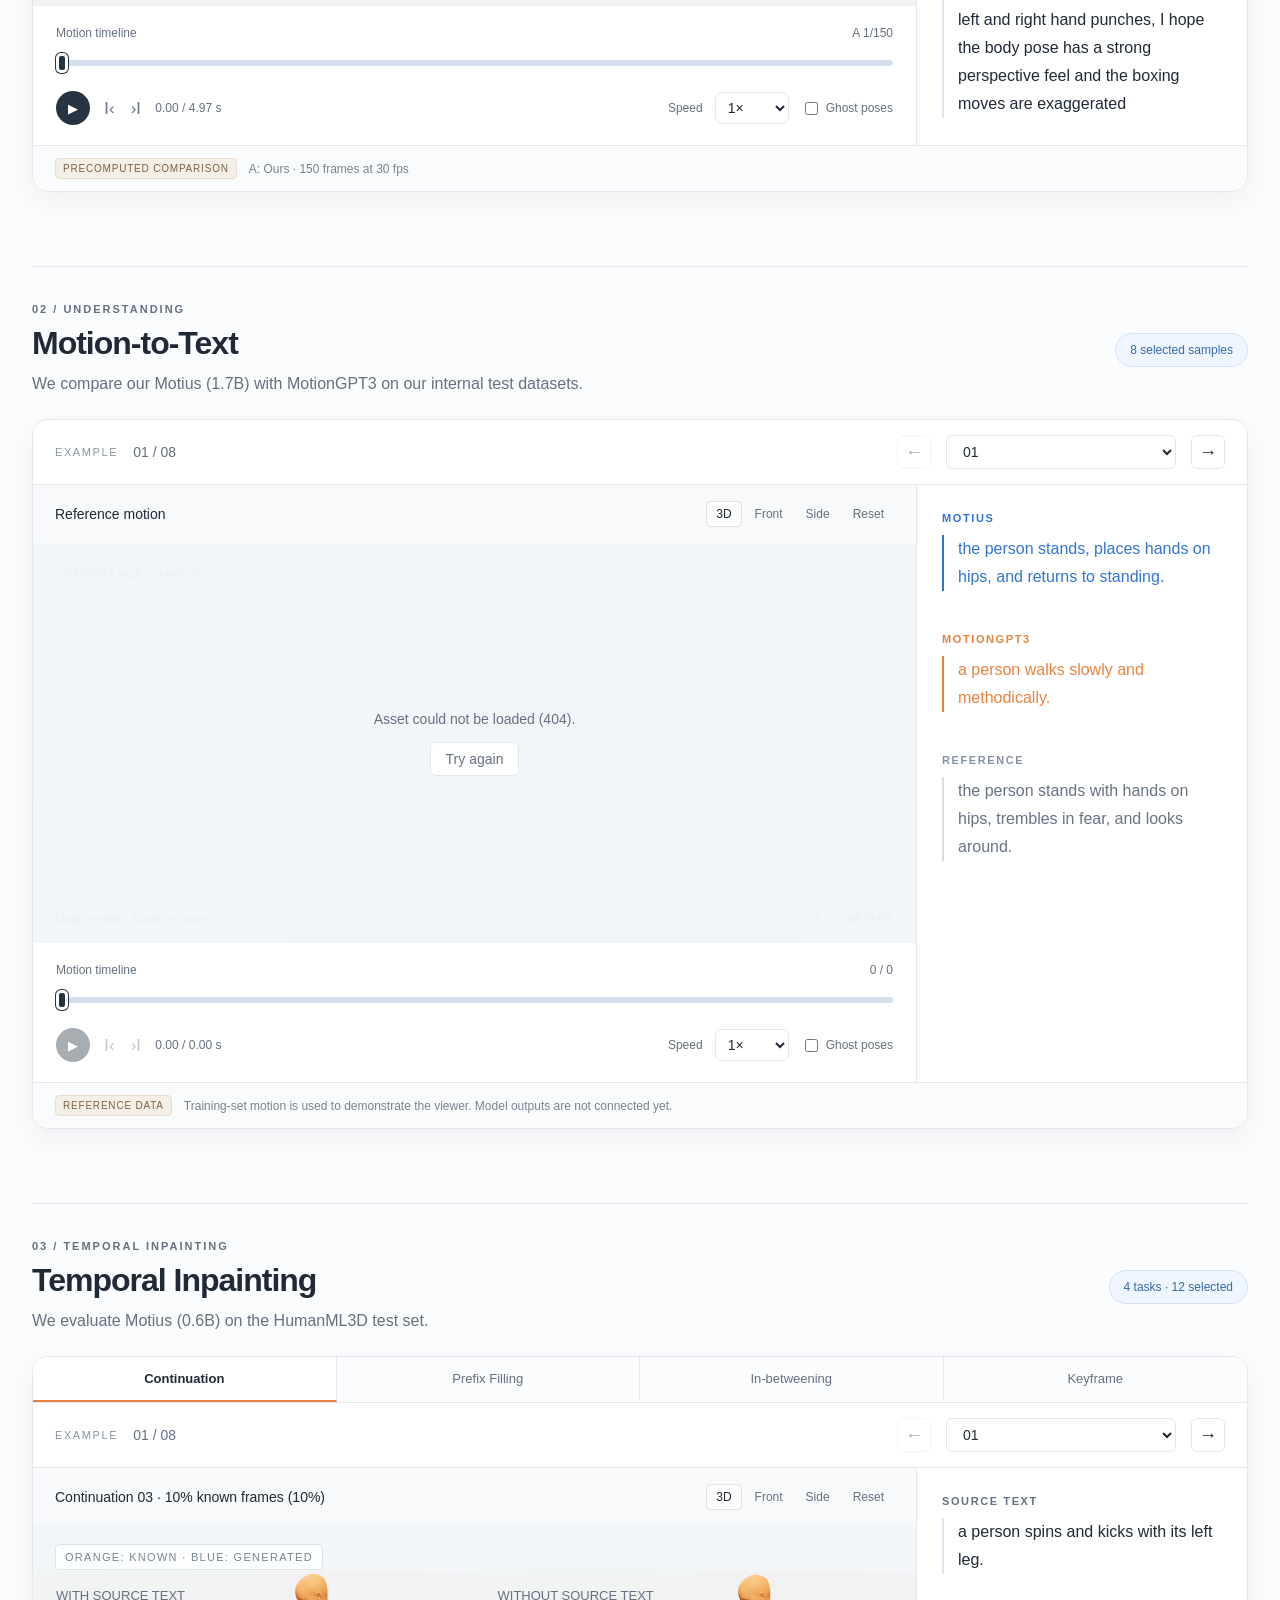
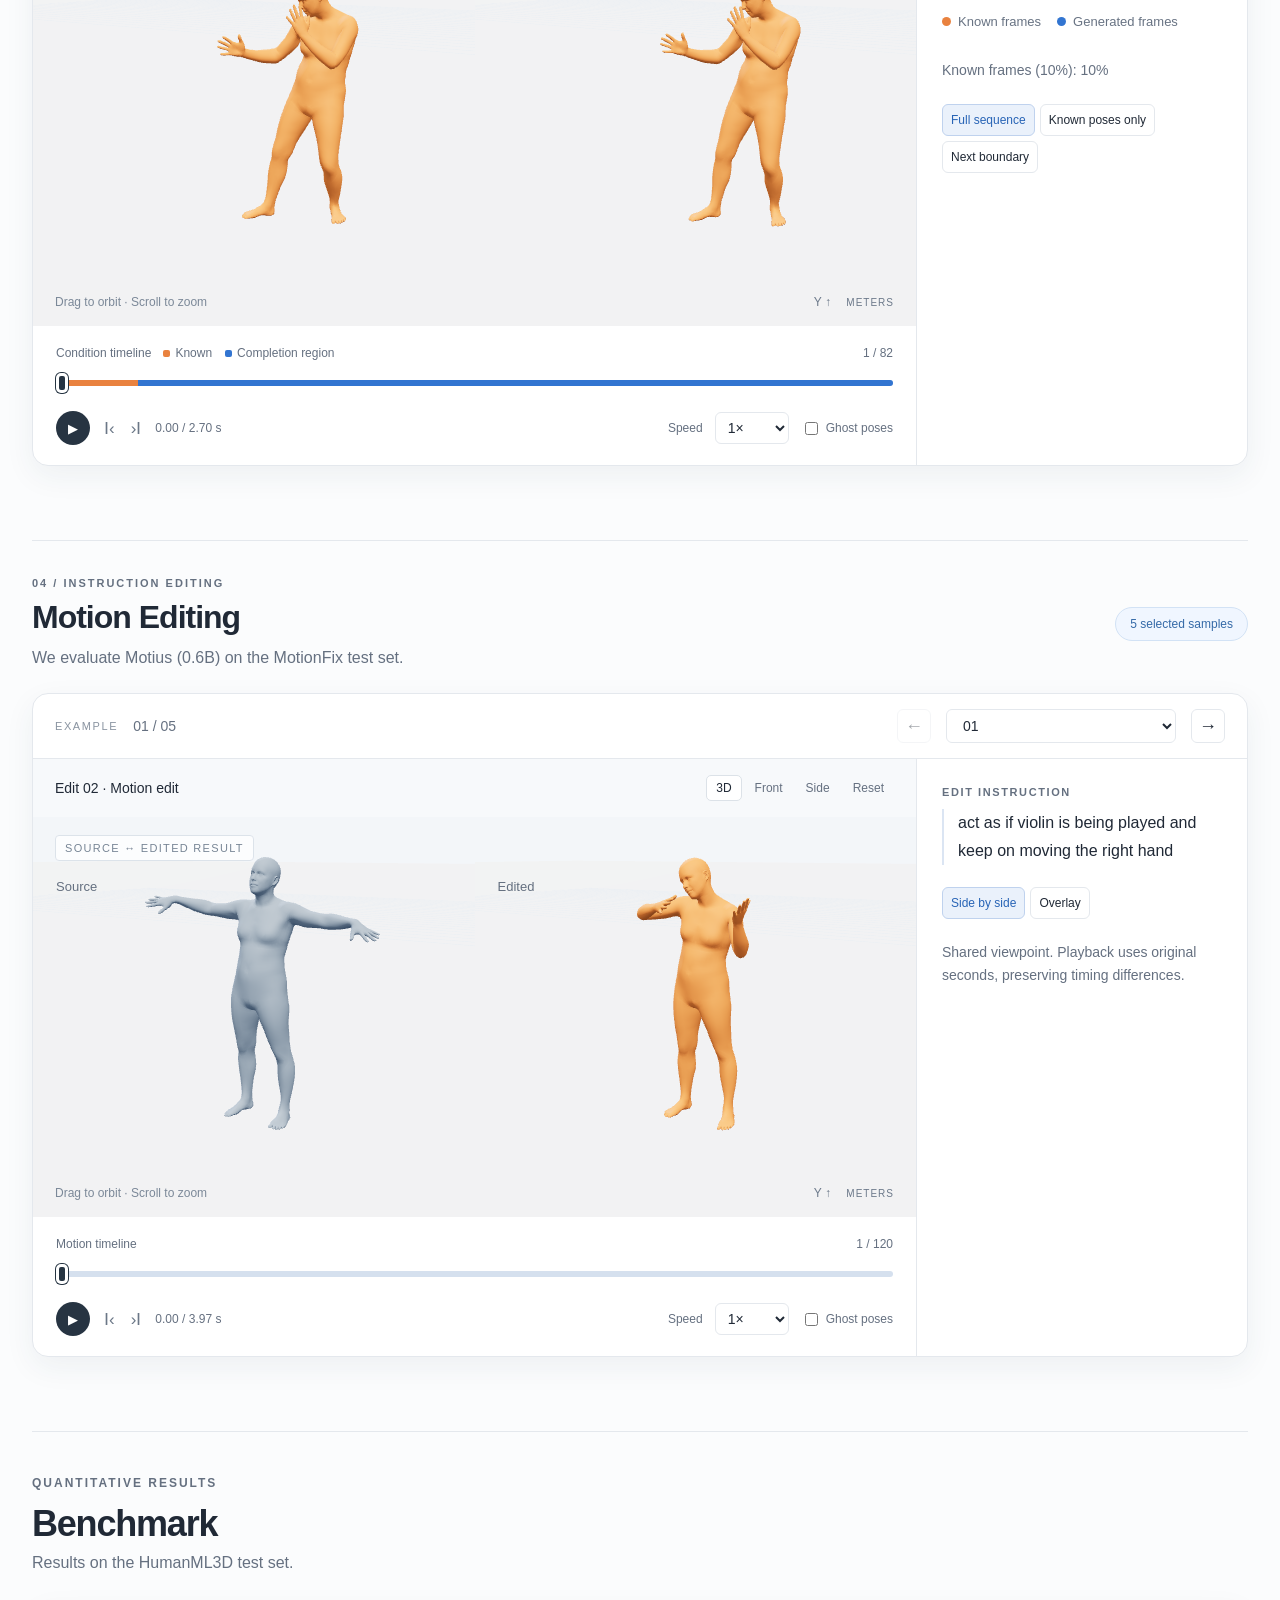
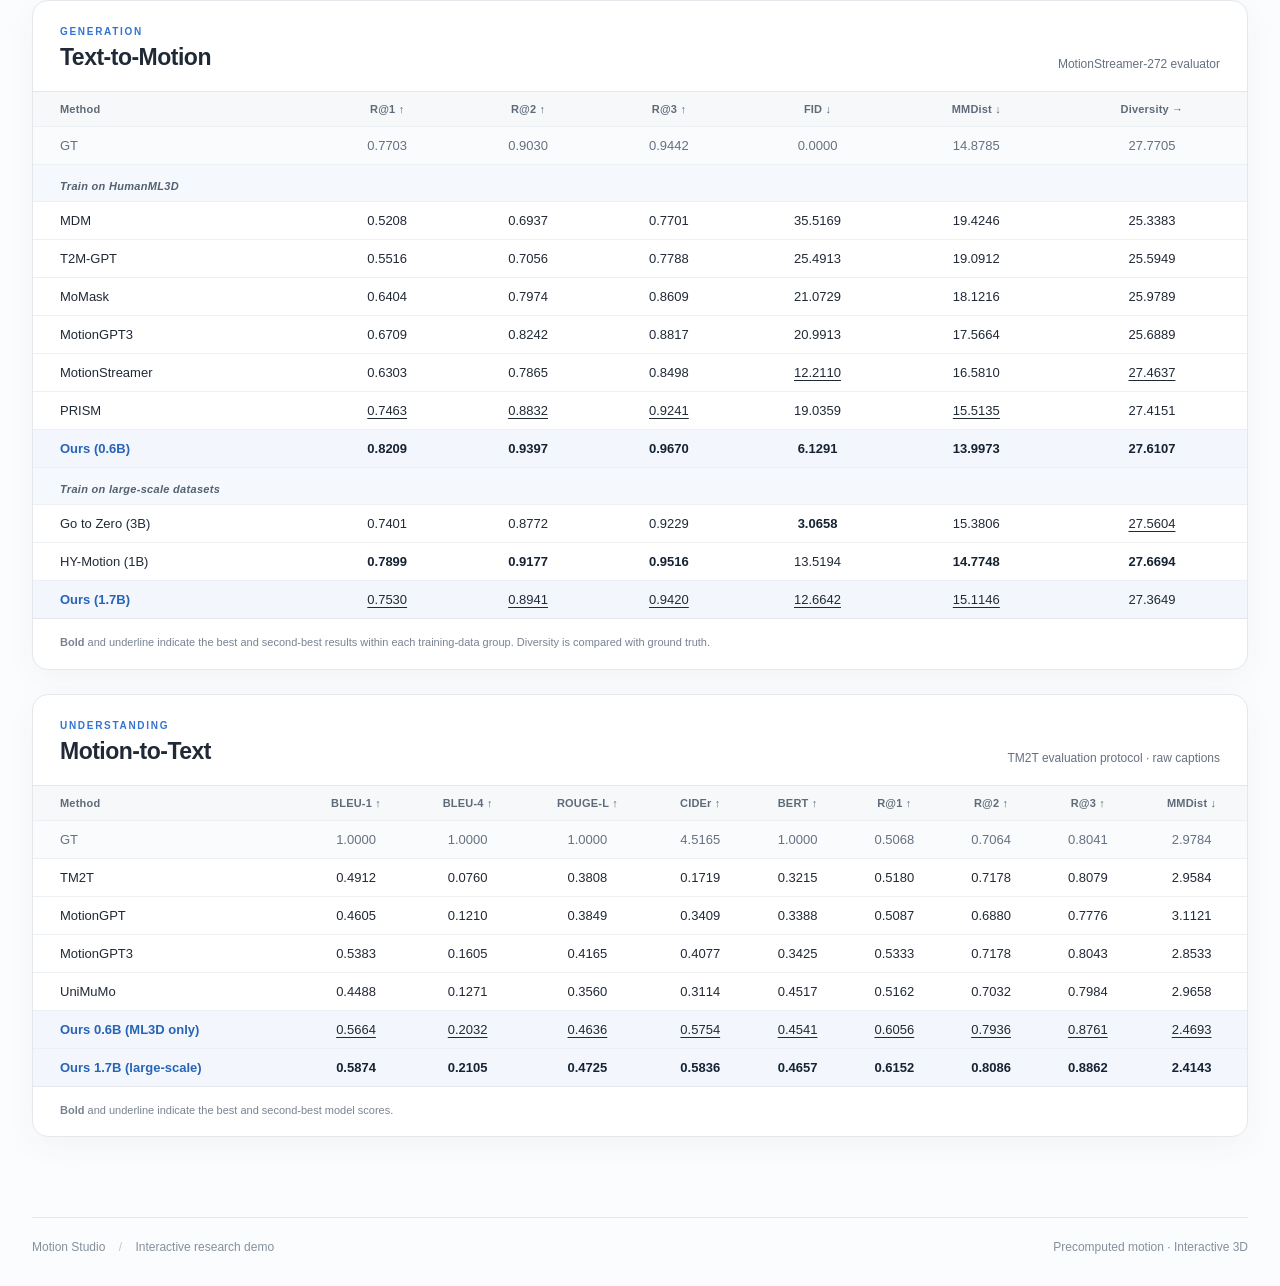
==== commit 38e14050: "Add selected structural motion results" ====
--- a/index.html
+++ b/index.html
@@ -91,6 +91,6 @@
       <div class="provenance-bar"><span class="reference-badge">REFERENCE DATA</span><p id="provenance-text">Training-set motion is used to demonstrate the viewer. Model outputs are not connected yet.</p></div>
 </template>
   <noscript>This interactive viewer needs JavaScript enabled.</noscript>
-  <script type="module" src="./src/app.js?v=20260914-20"></script>
+  <script type="module" src="./src/app.js?v=20260919-21"></script>
 </body>
 </html>
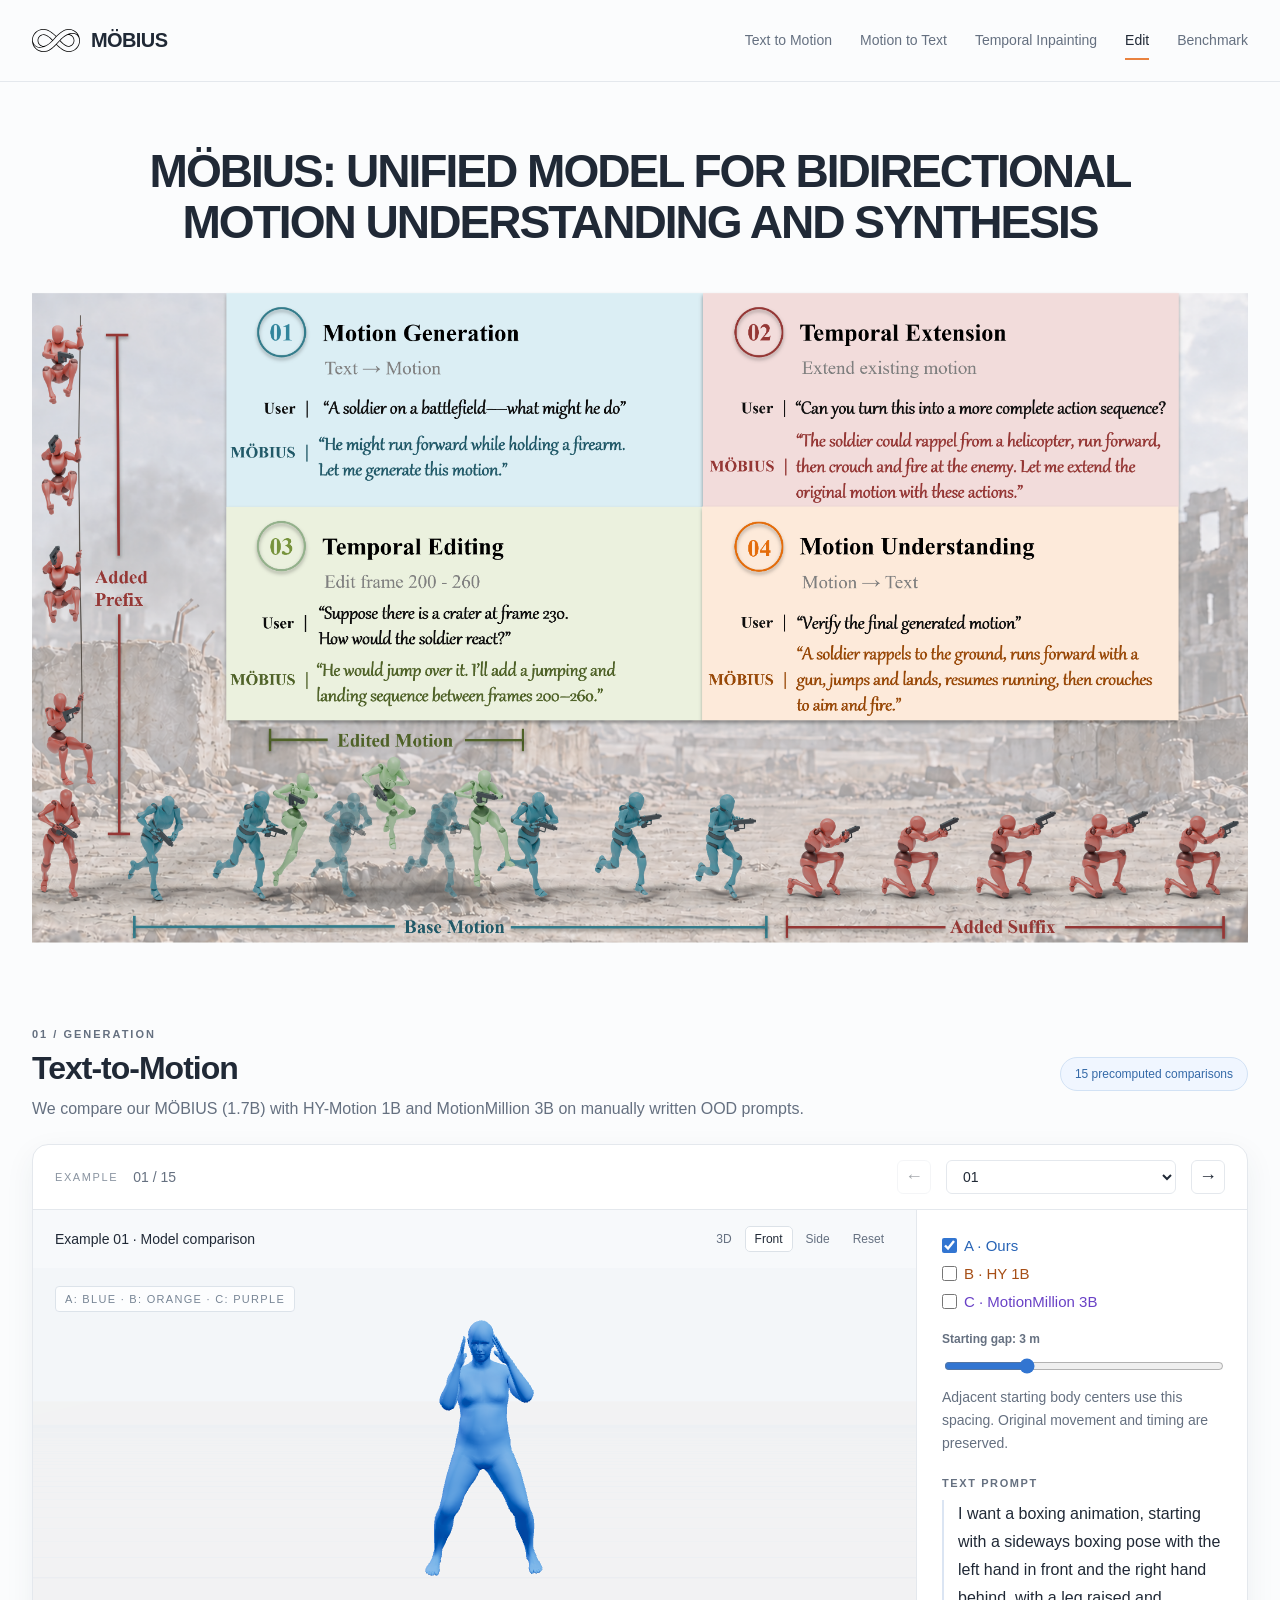
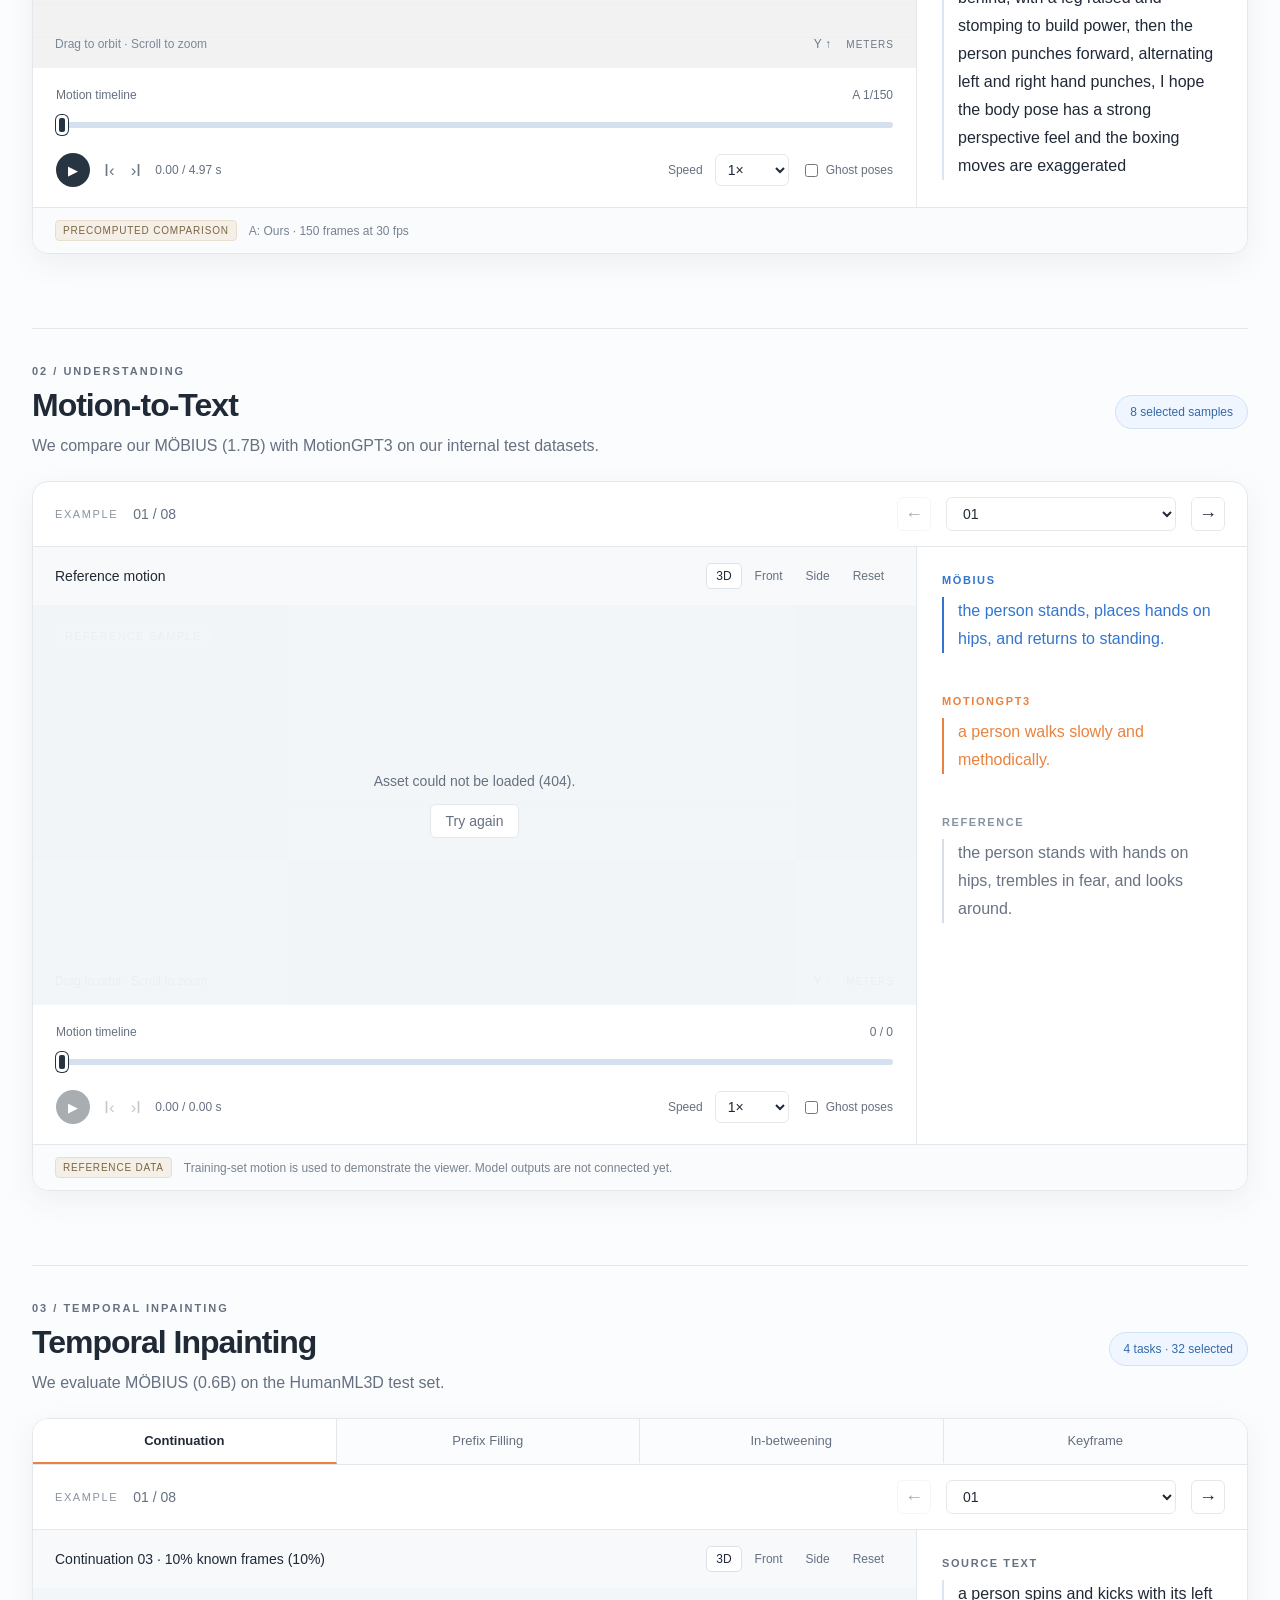
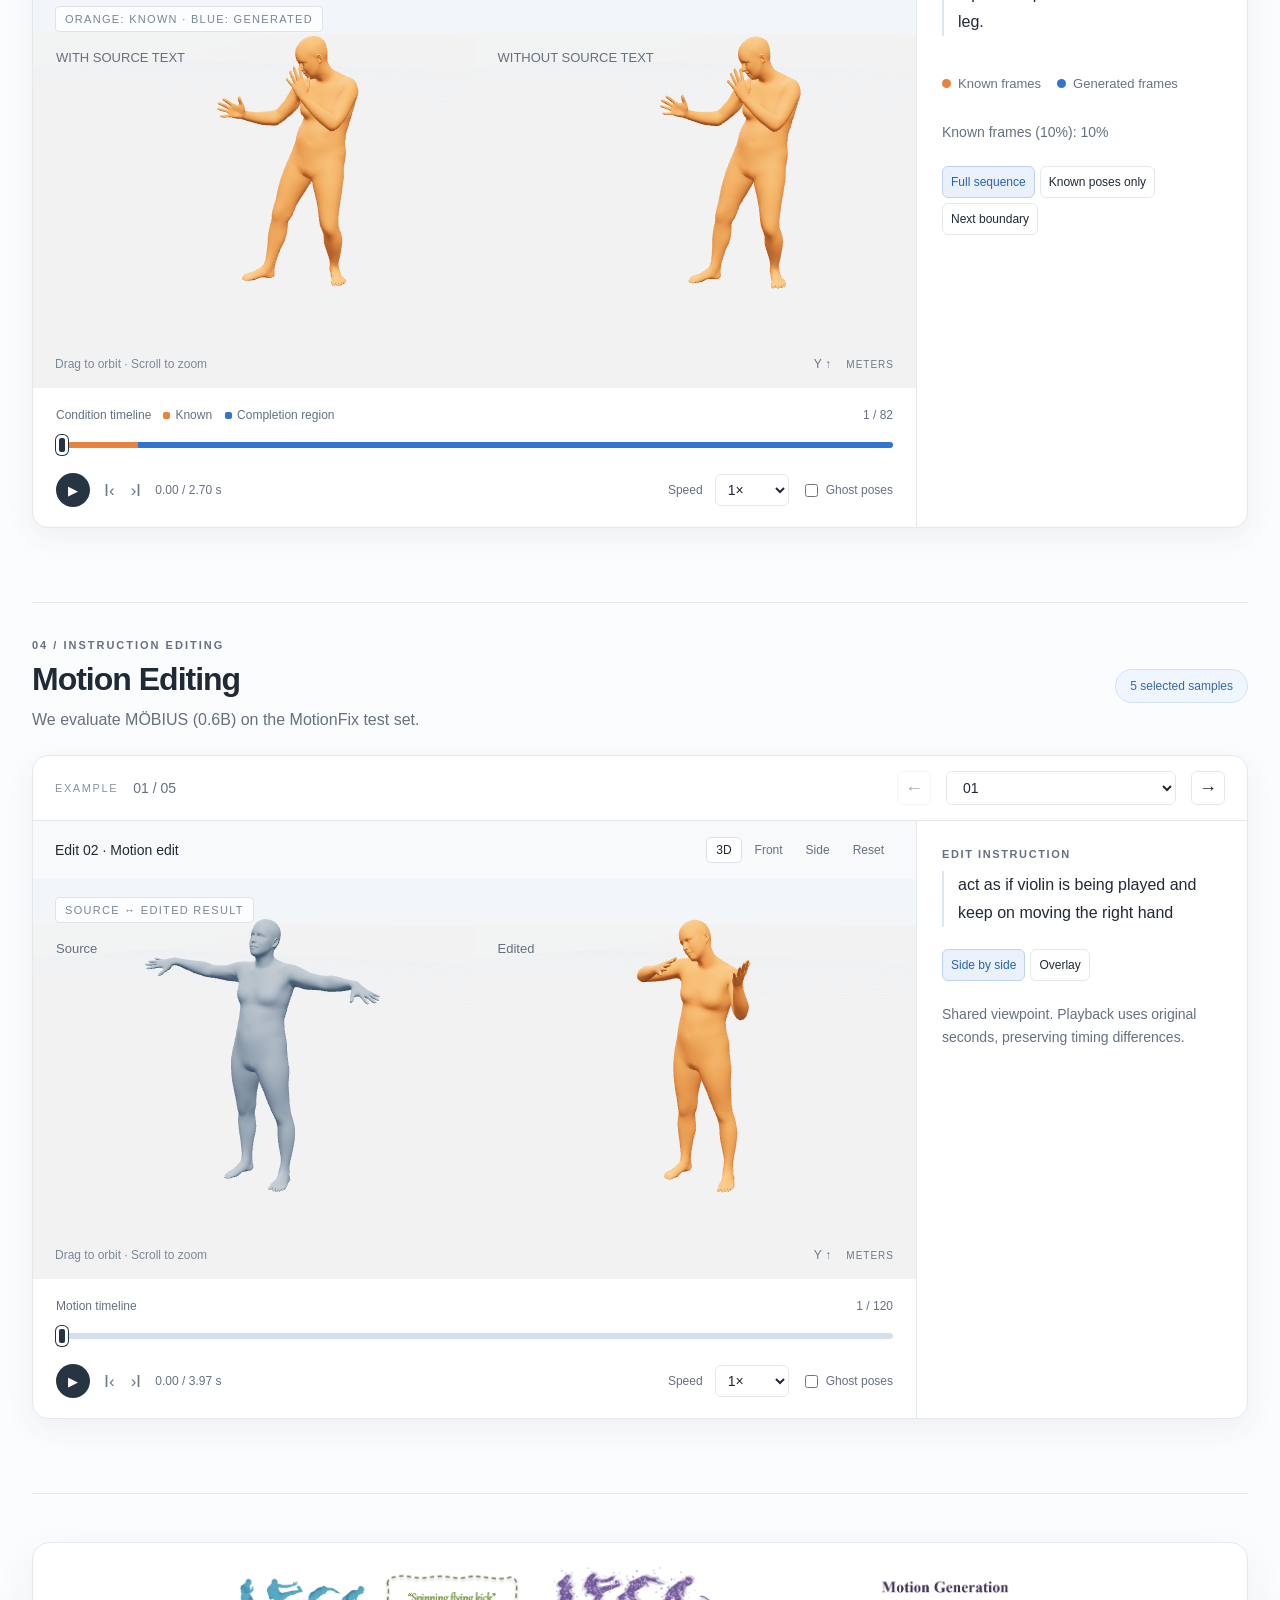
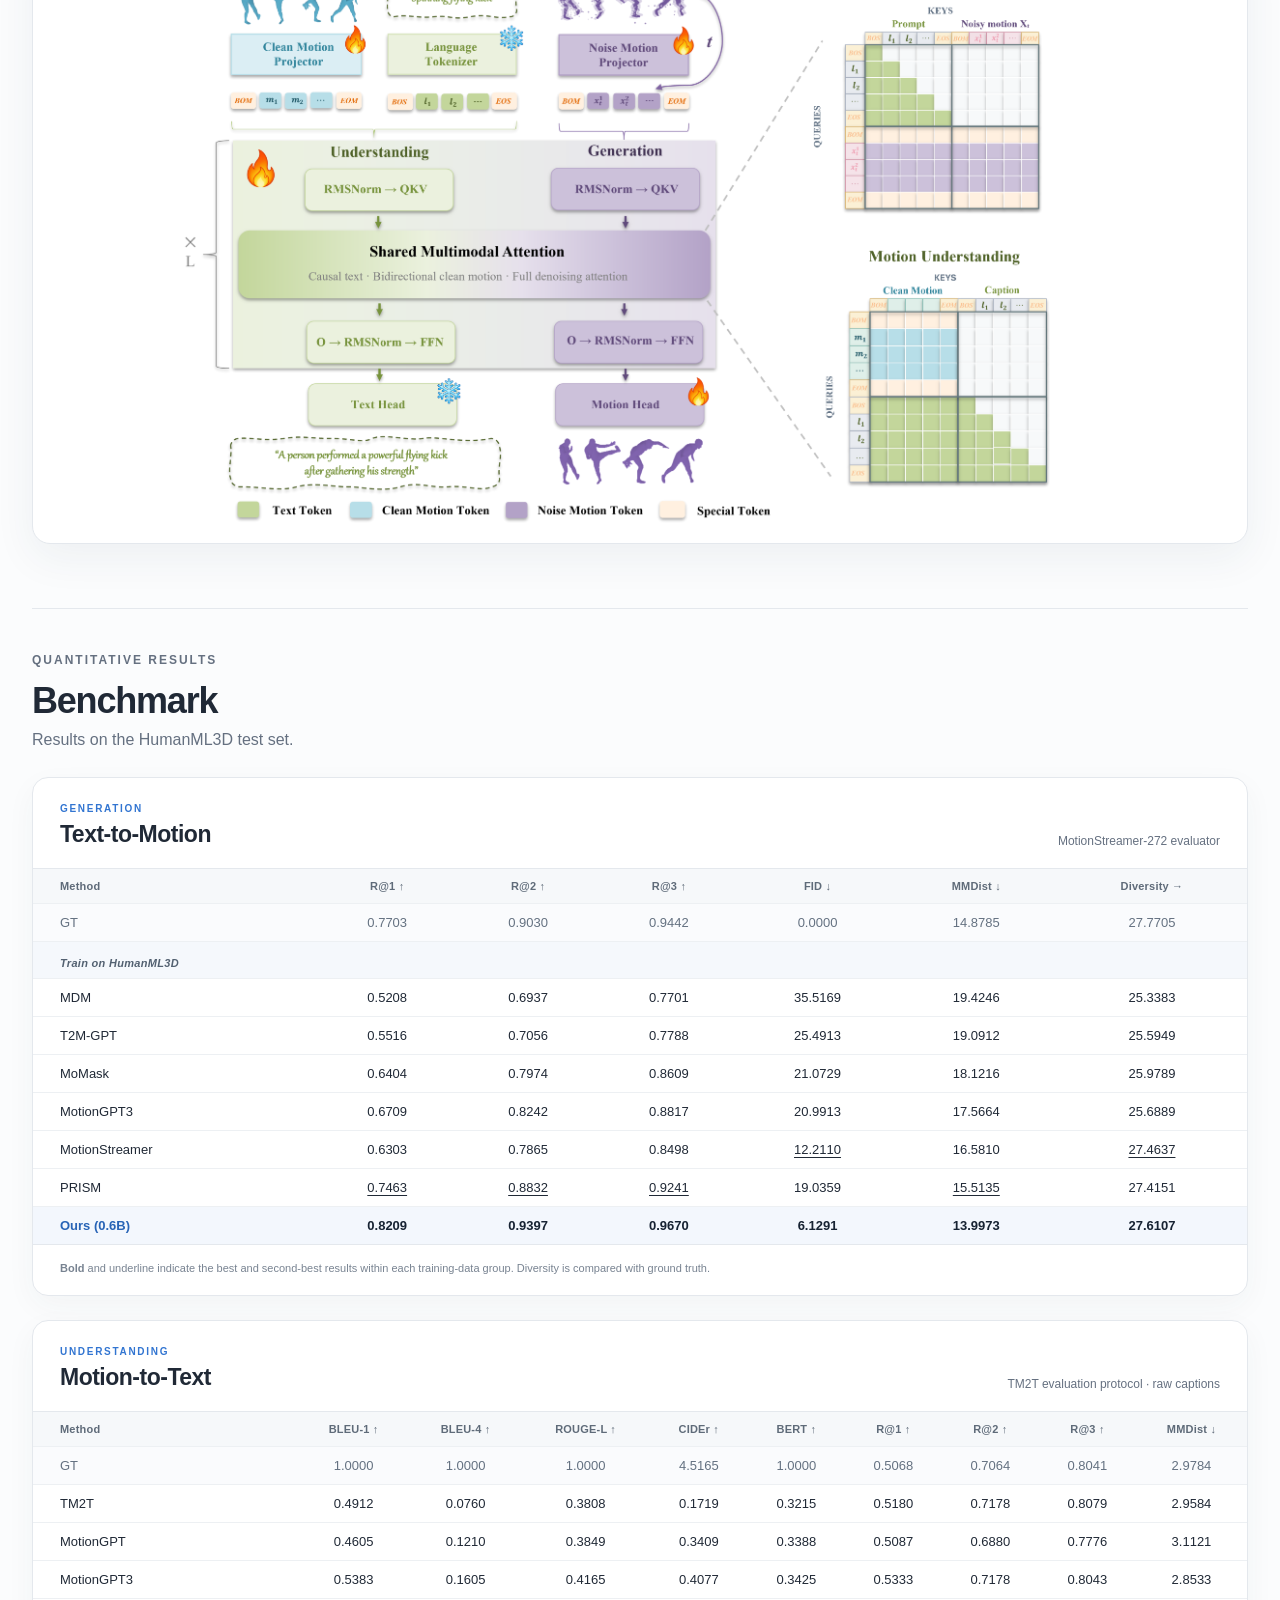
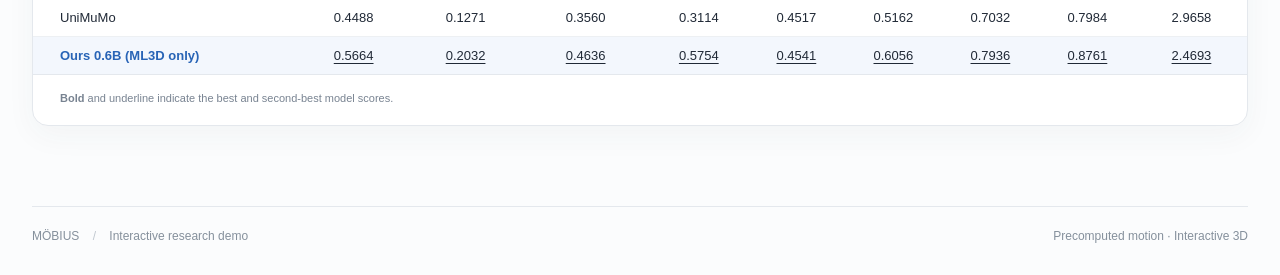
==== commit 3e02602f: "Update site to MÖBIUS paper identity" ====
--- a/index.html
+++ b/index.html
@@ -2,23 +2,24 @@
 <html lang="en">
 <head>
   <meta charset="UTF-8"><meta name="viewport" content="width=device-width,initial-scale=1">
-  <title>MOTIVE — Frame-Level Unified Motion Understanding and Generation</title>
-  <meta name="description" content="Explore motion generation, understanding, structural completion and editing in an interactive 3D viewer with selected three-model text-to-motion comparisons.">
-  <link rel="icon" href="data:image/svg+xml,%3Csvg xmlns='http://www.w3.org/2000/svg' viewBox='0 0 32 32'%3E%3Crect width='32' height='32' rx='8' fill='%2318202d'/%3E%3Cpath d='M6 23V9l10 10L26 9v14' fill='none' stroke='%23ff8a4c' stroke-width='3'/%3E%3C/svg%3E">
-  <link rel="stylesheet" href="./src/styles.css?v=20260914-9">
+  <title>MÖBIUS — Unified Model for Bidirectional Motion Understanding and Synthesis</title>
+  <meta name="description" content="MÖBIUS is a unified model for bidirectional human motion understanding and synthesis.">
+  <link rel="icon" href="./assets/Mobius.svg" type="image/svg+xml">
+  <link rel="stylesheet" href="./src/styles.css?v=20260919-mobius">
   <script type="importmap">{"imports":{"three":"./vendor/three/three.module.js"}}</script>
 </head>
 <body>
-  <header class="site-header"><a class="wordmark" href="#top"><span class="logo">m</span> MOTIVE</a><nav class="section-nav" aria-label="Motion tasks"><a href="#t2m">Text to Motion</a><a href="#m2t">Motion to Text</a><a href="#structure">Temporal Inpainting</a><a href="#edit">Edit</a><a href="#benchmark">Benchmark</a></nav></header>
+  <header class="site-header"><a class="wordmark" href="#top"><img class="logo" src="./assets/Mobius.svg" alt=""> MÖBIUS</a><nav class="section-nav" aria-label="Motion tasks"><a href="#t2m">Text to Motion</a><a href="#m2t">Motion to Text</a><a href="#structure">Temporal Inpainting</a><a href="#edit">Edit</a><a href="#benchmark">Benchmark</a></nav></header>
   <main>
     <section class="intro" id="top">
-      <h1>MOTIVE: FRAME-LEVEL UNIFIED MOTION<br>UNDERSTANDING AND GENERATION</h1>
-      <figure class="pipeline-figure"><img src="./assets/pipeline.webp" width="4769" height="2317" alt="MOTIVE pipeline for unified motion understanding and generation"></figure>
+      <h1>MÖBIUS: UNIFIED MODEL FOR BIDIRECTIONAL<br>MOTION UNDERSTANDING AND SYNTHESIS</h1>
+      <figure class="teaser-figure"><img src="./assets/teaser3.png" alt="Overview of MÖBIUS motion understanding and synthesis capabilities"></figure>
     </section>
-    <section class="task-section" id="t2m" aria-labelledby="t2m-heading"><div class="task-heading"><div><p class="eyebrow">01 / GENERATION</p><h2 id="t2m-heading">Text-to-Motion</h2><p>We compare our Motius (1.7B) with HY-Motion 1B and MotionMillion 3B on manually written OOD prompts.</p></div><span class="section-chip">15 precomputed comparisons</span></div><div class="studio" data-task="t2m"></div></section>
-    <section class="task-section" id="m2t" aria-labelledby="m2t-heading"><div class="task-heading"><div><p class="eyebrow">02 / UNDERSTANDING</p><h2 id="m2t-heading">Motion-to-Text</h2><p>We compare our Motius (1.7B) with MotionGPT3 on our internal test datasets.</p></div><span class="section-chip">8 selected samples</span></div><div class="studio" data-task="m2t"></div></section>
-    <section class="task-section" id="structure" aria-labelledby="structure-heading"><div class="task-heading"><div><p class="eyebrow">03 / TEMPORAL INPAINTING</p><h2 id="structure-heading">Temporal Inpainting</h2><p>We evaluate Motius (0.6B) on the HumanML3D test set.</p></div><span class="section-chip">4 tasks · 12 selected</span></div><div class="studio" data-task="structure"></div></section>
-    <section class="task-section" id="edit" aria-labelledby="edit-heading"><div class="task-heading"><div><p class="eyebrow">04 / INSTRUCTION EDITING</p><h2 id="edit-heading">Motion Editing</h2><p>We evaluate Motius (0.6B) on the MotionFix test set.</p></div><span class="section-chip">5 selected samples</span></div><div class="studio" data-task="edit"></div></section>
+    <section class="task-section" id="t2m" aria-labelledby="t2m-heading"><div class="task-heading"><div><p class="eyebrow">01 / GENERATION</p><h2 id="t2m-heading">Text-to-Motion</h2><p>We compare our MÖBIUS (1.7B) with HY-Motion 1B and MotionMillion 3B on manually written OOD prompts.</p></div><span class="section-chip">15 precomputed comparisons</span></div><div class="studio" data-task="t2m"></div></section>
+    <section class="task-section" id="m2t" aria-labelledby="m2t-heading"><div class="task-heading"><div><p class="eyebrow">02 / UNDERSTANDING</p><h2 id="m2t-heading">Motion-to-Text</h2><p>We compare our MÖBIUS (1.7B) with MotionGPT3 on our internal test datasets.</p></div><span class="section-chip">8 selected samples</span></div><div class="studio" data-task="m2t"></div></section>
+    <section class="task-section" id="structure" aria-labelledby="structure-heading"><div class="task-heading"><div><p class="eyebrow">03 / TEMPORAL INPAINTING</p><h2 id="structure-heading">Temporal Inpainting</h2><p>We evaluate MÖBIUS (0.6B) on the HumanML3D test set.</p></div><span class="section-chip">4 tasks · 32 selected</span></div><div class="studio" data-task="structure"></div></section>
+    <section class="task-section" id="edit" aria-labelledby="edit-heading"><div class="task-heading"><div><p class="eyebrow">04 / INSTRUCTION EDITING</p><h2 id="edit-heading">Motion Editing</h2><p>We evaluate MÖBIUS (0.6B) on the MotionFix test set.</p></div><span class="section-chip">5 selected samples</span></div><div class="studio" data-task="edit"></div></section>
+    <section class="pipeline-section" aria-label="MÖBIUS pipeline"><figure class="pipeline-figure"><img src="./assets/pipeline.png" alt="MÖBIUS unified motion understanding and synthesis pipeline"></figure></section>
     <section class="benchmark-section" id="benchmark" aria-labelledby="benchmark-heading">
       <div class="benchmark-heading"><p class="eyebrow">QUANTITATIVE RESULTS</p><h2 id="benchmark-heading">Benchmark</h2><p>Results on the HumanML3D test set.</p></div>
 
@@ -37,10 +38,6 @@
               <tr><th>MotionStreamer</th><td>0.6303</td><td>0.7865</td><td>0.8498</td><td class="second">12.2110</td><td>16.5810</td><td class="second">27.4637</td></tr>
               <tr><th>PRISM</th><td class="second">0.7463</td><td class="second">0.8832</td><td class="second">0.9241</td><td>19.0359</td><td class="second">15.5135</td><td>27.4151</td></tr>
               <tr class="ours"><th>Ours (0.6B)</th><td class="best">0.8209</td><td class="best">0.9397</td><td class="best">0.9670</td><td class="best">6.1291</td><td class="best">13.9973</td><td class="best">27.6107</td></tr>
-              <tr class="group-row"><th colspan="7">Train on large-scale datasets</th></tr>
-              <tr><th>Go to Zero (3B)</th><td>0.7401</td><td>0.8772</td><td>0.9229</td><td class="best">3.0658</td><td>15.3806</td><td class="second">27.5604</td></tr>
-              <tr><th>HY-Motion (1B)</th><td class="best">0.7899</td><td class="best">0.9177</td><td class="best">0.9516</td><td>13.5194</td><td class="best">14.7748</td><td class="best">27.6694</td></tr>
-              <tr class="ours"><th>Ours (1.7B)</th><td class="second">0.7530</td><td class="second">0.8941</td><td class="second">0.9420</td><td class="second">12.6642</td><td class="second">15.1146</td><td>27.3649</td></tr>
             </tbody>
           </table>
         </div>
@@ -59,14 +56,13 @@
               <tr><th>MotionGPT3</th><td>0.5383</td><td>0.1605</td><td>0.4165</td><td>0.4077</td><td>0.3425</td><td>0.5333</td><td>0.7178</td><td>0.8043</td><td>2.8533</td></tr>
               <tr><th>UniMuMo</th><td>0.4488</td><td>0.1271</td><td>0.3560</td><td>0.3114</td><td>0.4517</td><td>0.5162</td><td>0.7032</td><td>0.7984</td><td>2.9658</td></tr>
               <tr class="ours"><th>Ours 0.6B (ML3D only)</th><td class="second">0.5664</td><td class="second">0.2032</td><td class="second">0.4636</td><td class="second">0.5754</td><td class="second">0.4541</td><td class="second">0.6056</td><td class="second">0.7936</td><td class="second">0.8761</td><td class="second">2.4693</td></tr>
-              <tr class="ours"><th>Ours 1.7B (large-scale)</th><td class="best">0.5874</td><td class="best">0.2105</td><td class="best">0.4725</td><td class="best">0.5836</td><td class="best">0.4657</td><td class="best">0.6152</td><td class="best">0.8086</td><td class="best">0.8862</td><td class="best">2.4143</td></tr>
             </tbody>
           </table>
         </div>
         <p class="benchmark-note"><strong>Bold</strong> and <span class="second">underline</span> indicate the best and second-best model scores.</p>
       </article>
     </section>
-    <footer><span>Motion Studio <span class="footer-divider">/</span> Interactive research demo</span><span>Precomputed motion · Interactive 3D</span></footer>
+    <footer><span>MÖBIUS <span class="footer-divider">/</span> Interactive research demo</span><span>Precomputed motion · Interactive 3D</span></footer>
   </main>
   <template id="viewer-template"><div class="case-nav"><div><span class="case-eyebrow">EXAMPLE</span><span id="case-count">01 / 08</span></div><div class="case-controls"><button id="previous-case" aria-label="Previous example">←</button><label class="sr-only" for="case-select">Choose example</label><select id="case-select"></select><button id="next-case" aria-label="Next example">→</button></div></div>      <div class="studio-body">
         <div class="viewer-column">
@@ -91,6 +87,6 @@
       <div class="provenance-bar"><span class="reference-badge">REFERENCE DATA</span><p id="provenance-text">Training-set motion is used to demonstrate the viewer. Model outputs are not connected yet.</p></div>
 </template>
   <noscript>This interactive viewer needs JavaScript enabled.</noscript>
-  <script type="module" src="./src/app.js?v=20260919-21"></script>
+  <script type="module" src="./src/app.js?v=20260919-22"></script>
 </body>
 </html>
--- a/src/styles.css
+++ b/src/styles.css
@@ -49,3 +49,10 @@
 .benchmark-table .ground-truth>*{background:#fafbfd;color:#647181}.benchmark-table .group-row th{padding-top:15px;padding-bottom:9px;background:#f5f8fc;color:#536171;font-size:11px;font-style:italic;font-weight:600;letter-spacing:.3px}.benchmark-table .ours>*{background:#f3f7fd}.benchmark-table .ours th{color:#2864b6;font-weight:700}.benchmark-table .best{font-weight:750;color:#172333}.benchmark-table .second{text-decoration:underline;text-decoration-thickness:1px;text-underline-offset:3px}
 .benchmark-note{margin:0;padding:15px 27px 17px;border-top:1px solid var(--line);color:#788391;font-size:11px;line-height:1.6}
 @media(max-width:760px){.intro{padding:42px 0 46px}.intro h1{margin-bottom:28px;font-size:clamp(29px,9vw,40px);letter-spacing:-1.7px}.pipeline-figure{margin-left:-10px;margin-right:-10px;padding:9px;border-radius:12px}.benchmark-section{padding:34px 0 54px}.benchmark-heading h2{font-size:30px}.benchmark-title{display:block;padding:20px}.benchmark-title p{margin-top:9px}.benchmark-table th:first-child{padding-left:18px}.benchmark-note{padding:13px 18px}}
+
+/* MÖBIUS paper identity and figure placement. */
+.wordmark .logo{display:block;width:48px;height:30px;object-fit:contain;background:none;border-radius:0;padding:0}
+.teaser-figure{margin:0}
+.teaser-figure img{display:block;width:100%;height:auto}
+.pipeline-section{padding:48px 0 64px;border-top:1px solid var(--line)}
+@media(max-width:760px){.wordmark .logo{width:40px;height:25px}.pipeline-section{padding:34px 0 46px}.teaser-figure{margin:0 -18px}}
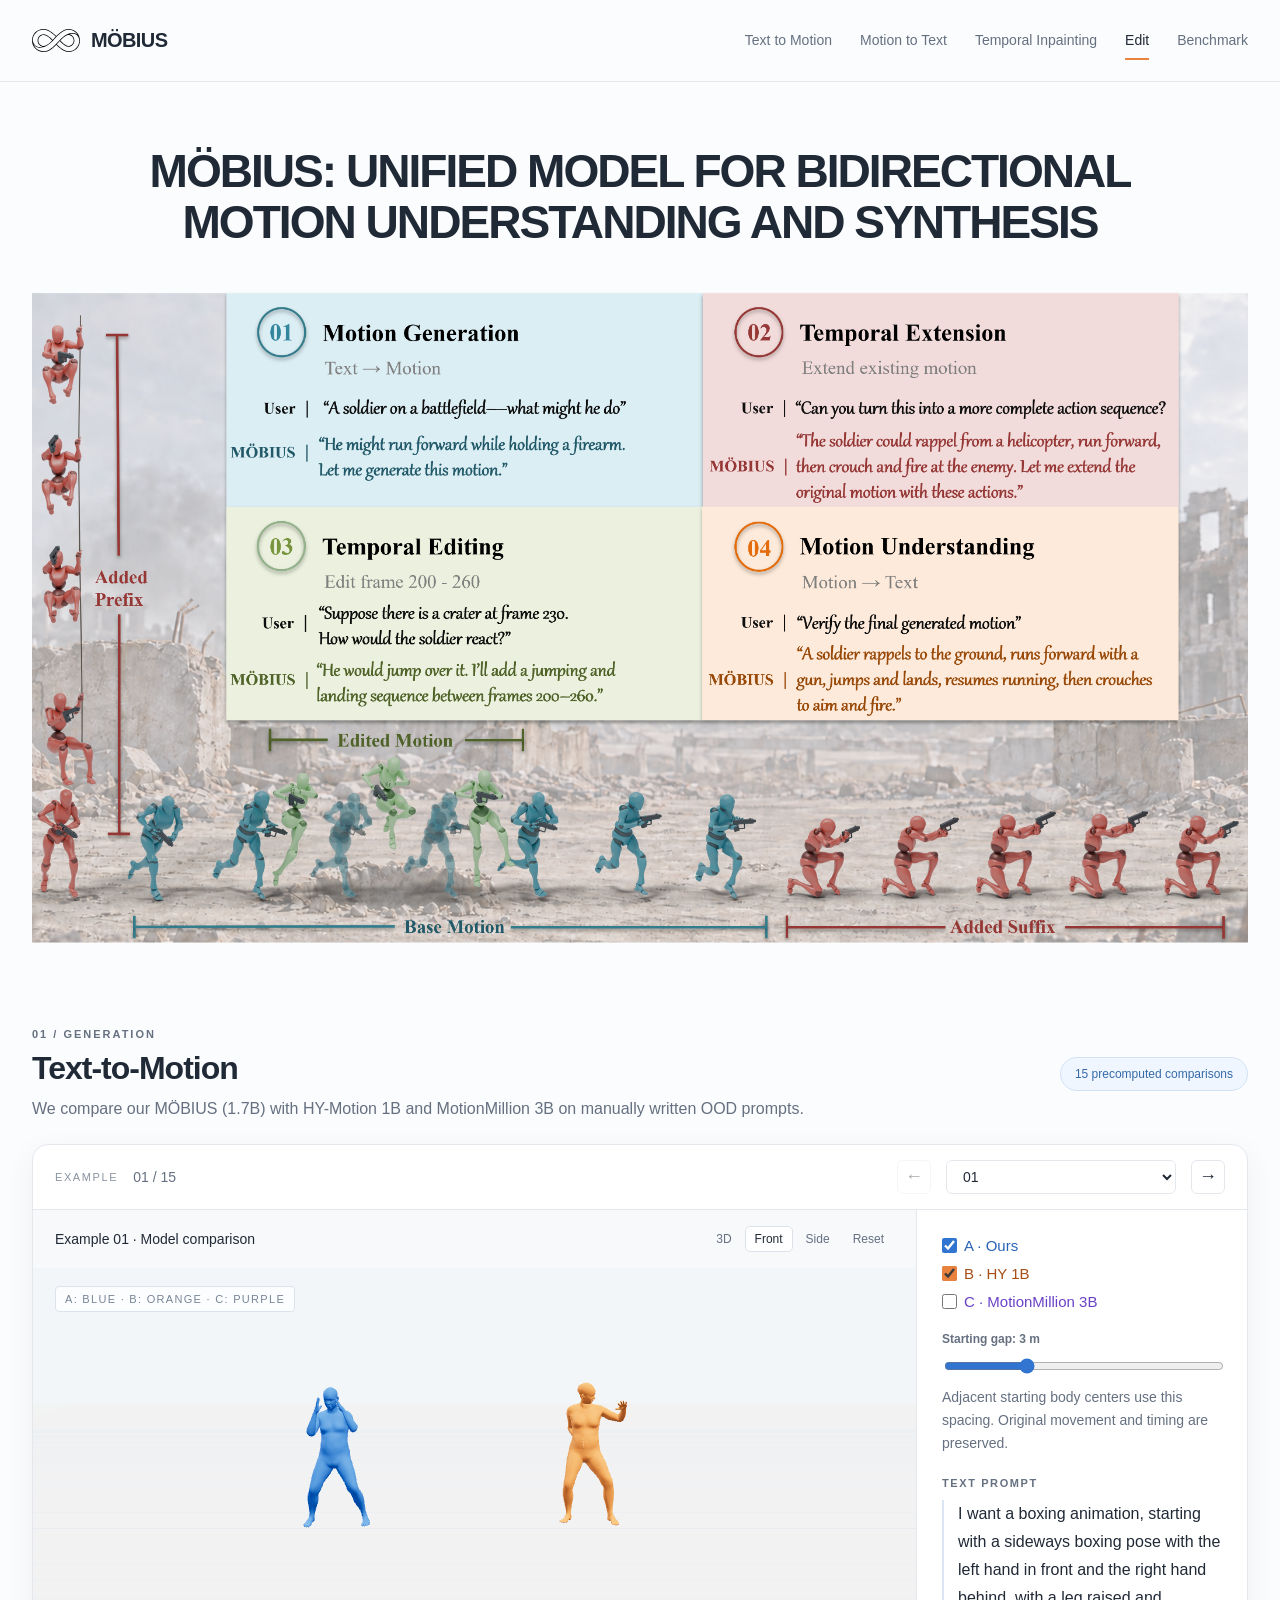
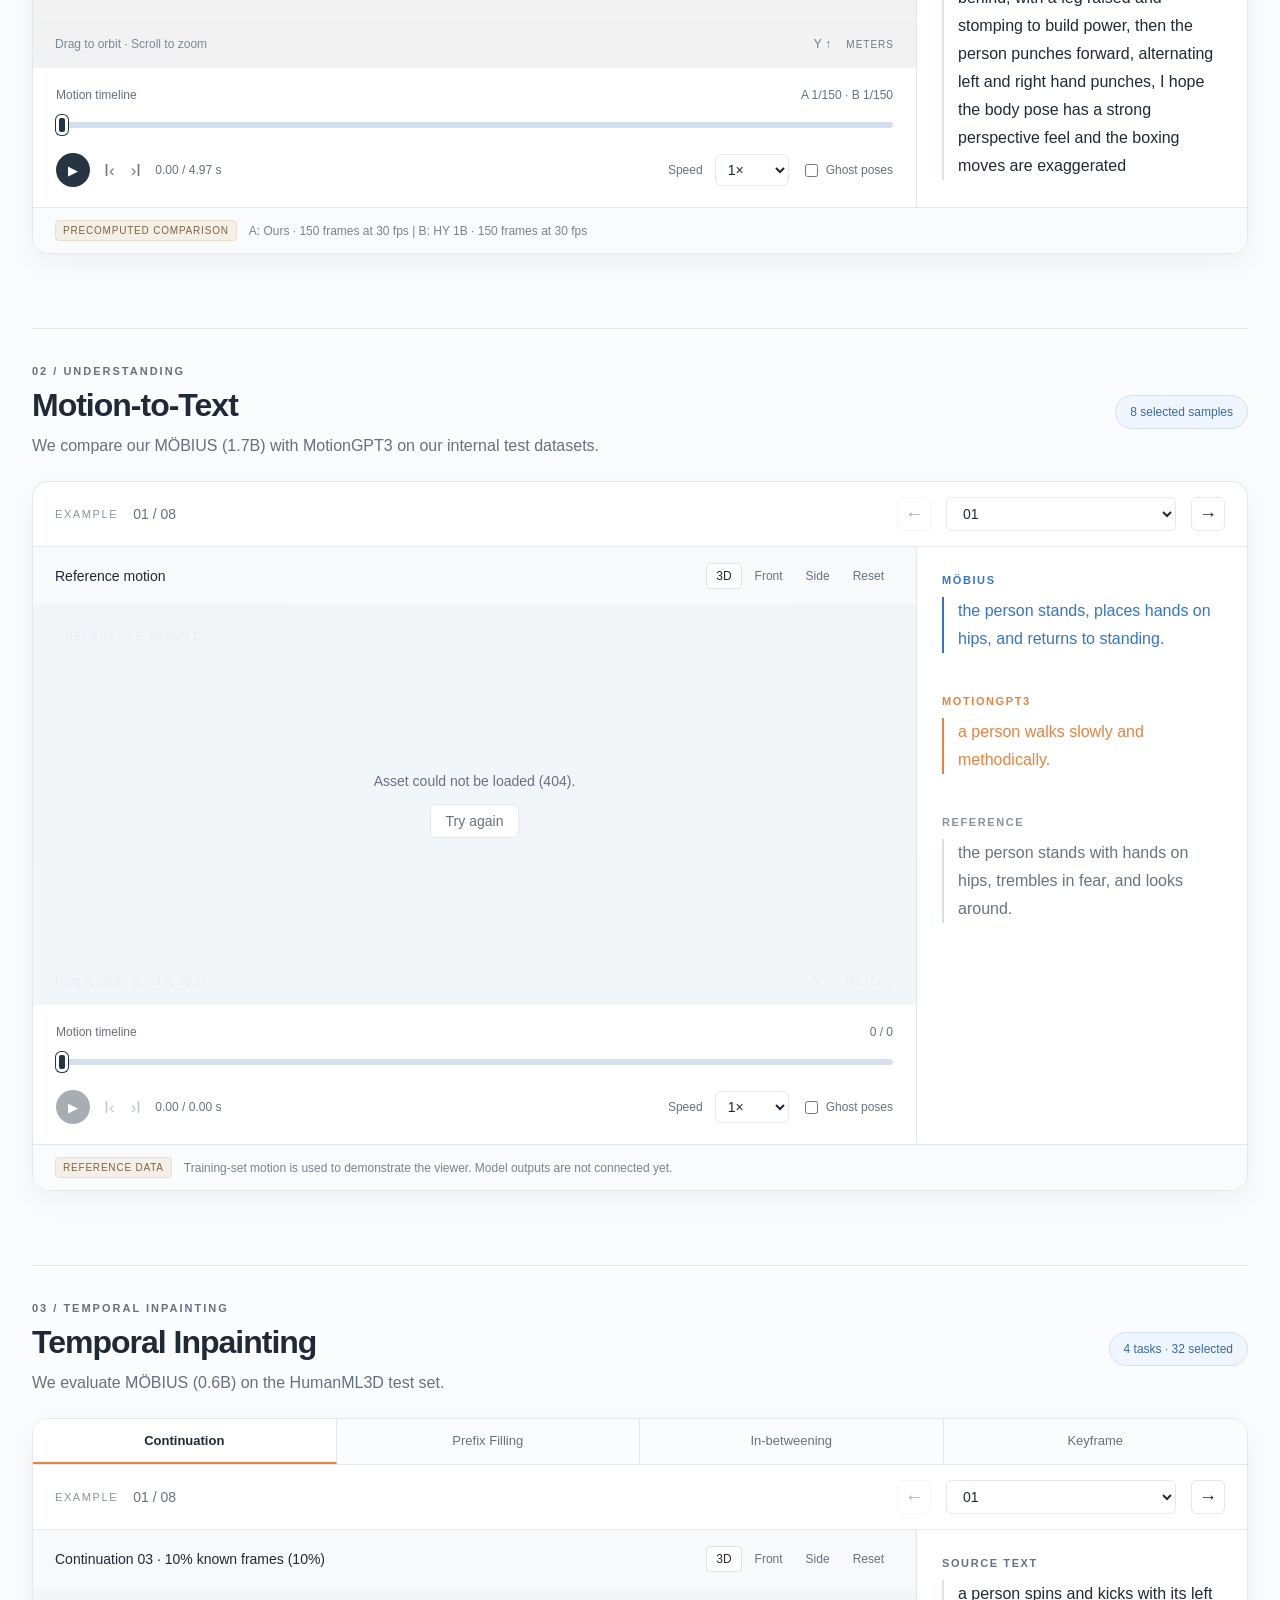
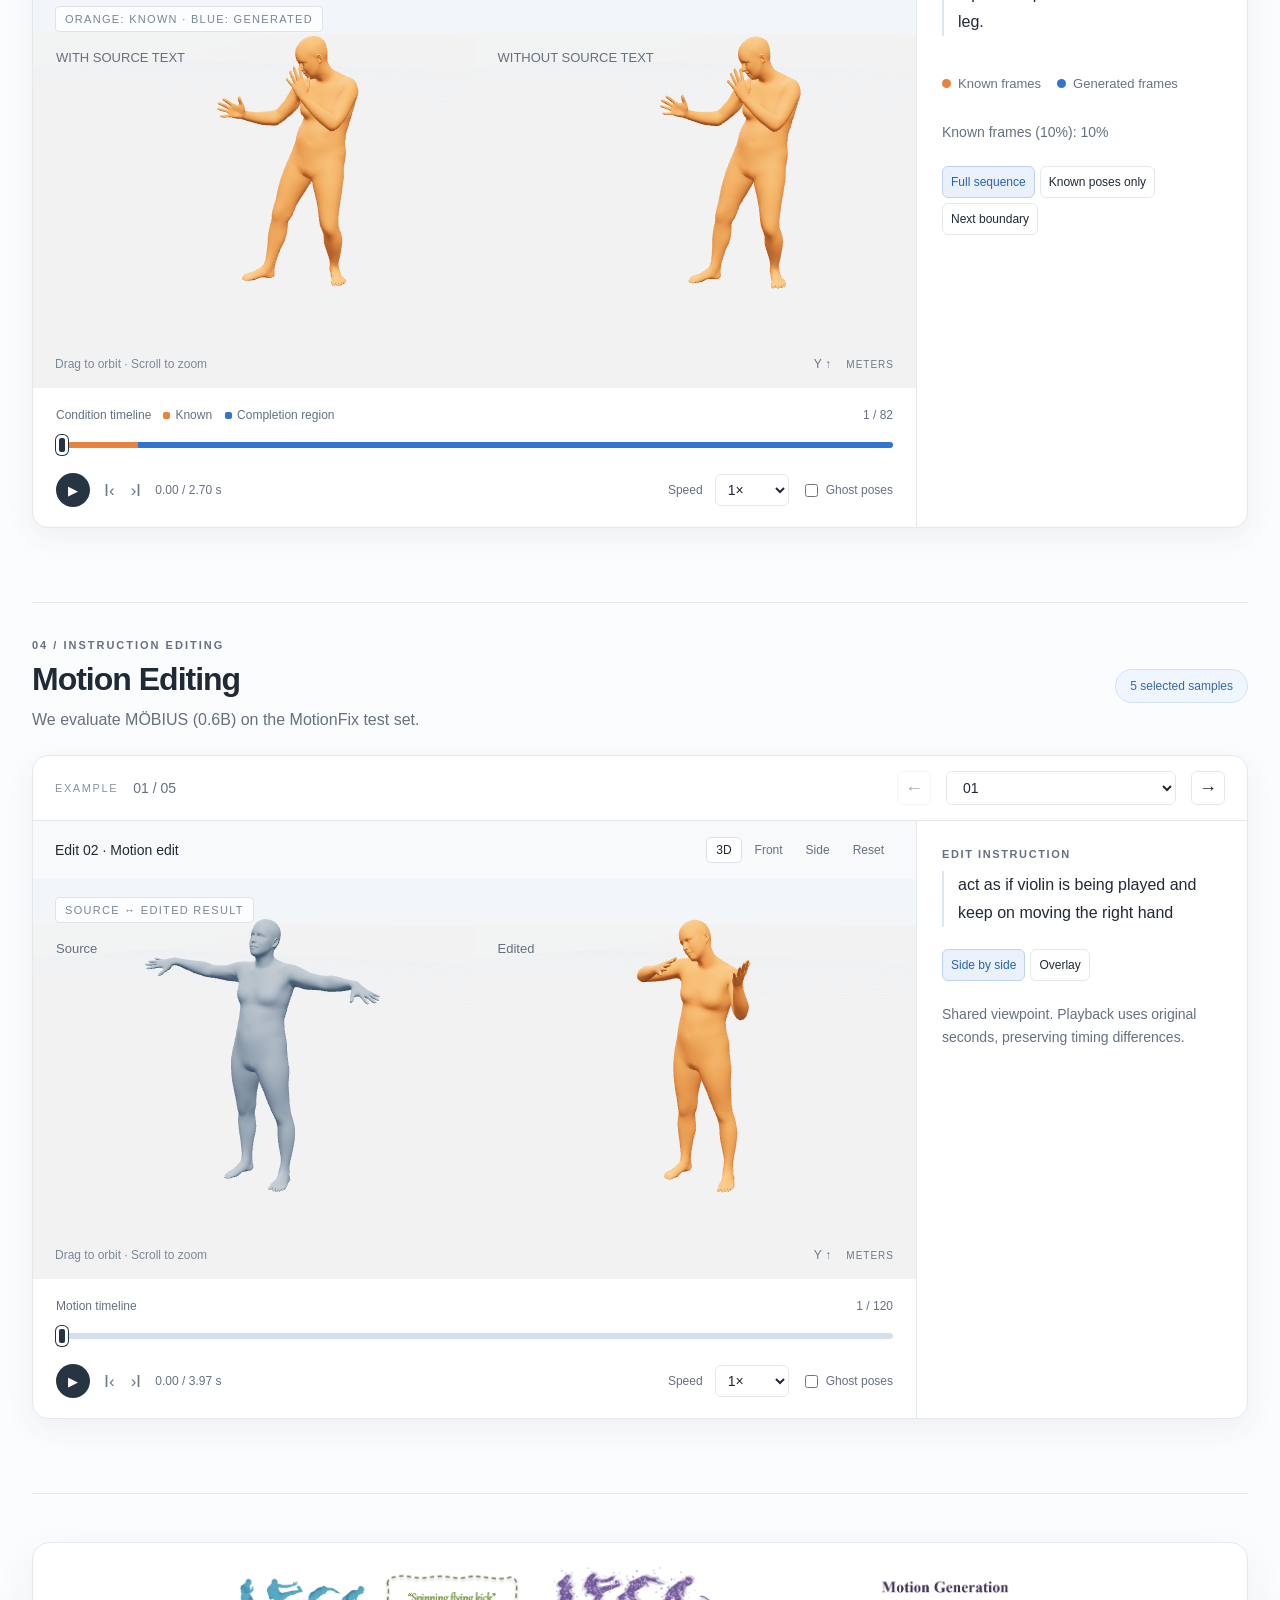
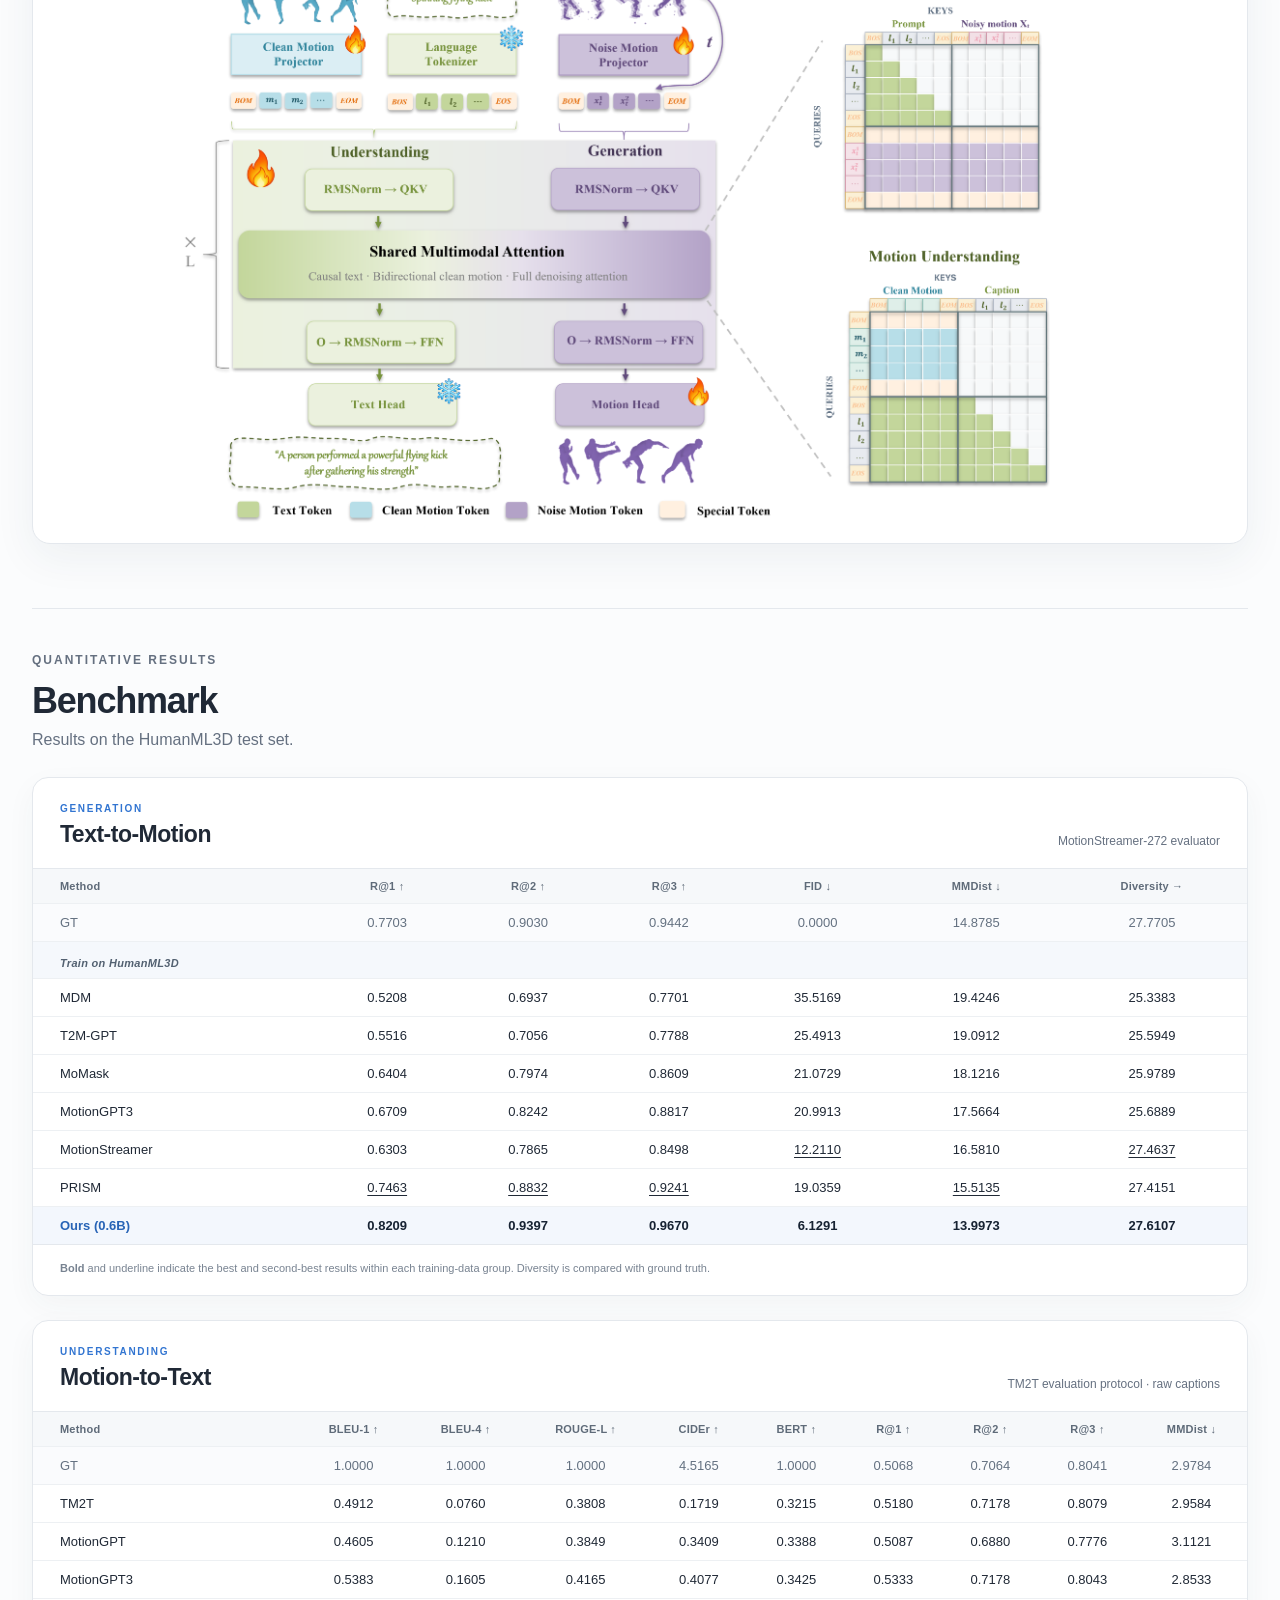
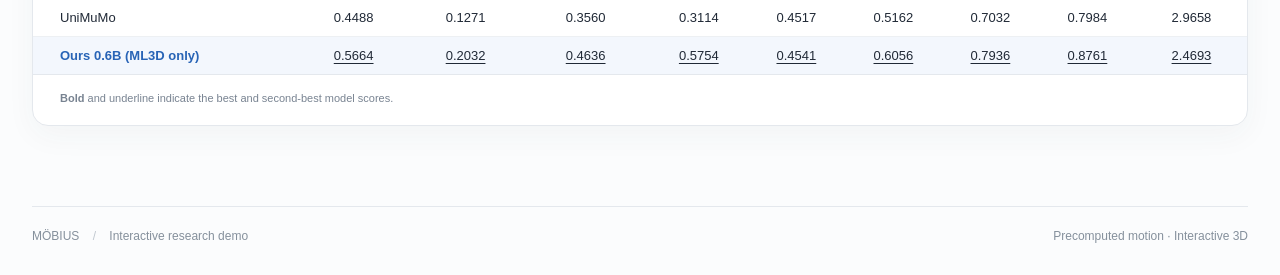
==== commit 3c1d37ec: "Show HY-Motion by default in T2M comparisons" ====
--- a/index.html
+++ b/index.html
@@ -87,6 +87,6 @@
       <div class="provenance-bar"><span class="reference-badge">REFERENCE DATA</span><p id="provenance-text">Training-set motion is used to demonstrate the viewer. Model outputs are not connected yet.</p></div>
 </template>
   <noscript>This interactive viewer needs JavaScript enabled.</noscript>
-  <script type="module" src="./src/app.js?v=20260919-22"></script>
+  <script type="module" src="./src/app.js?v=20260919-23"></script>
 </body>
 </html>
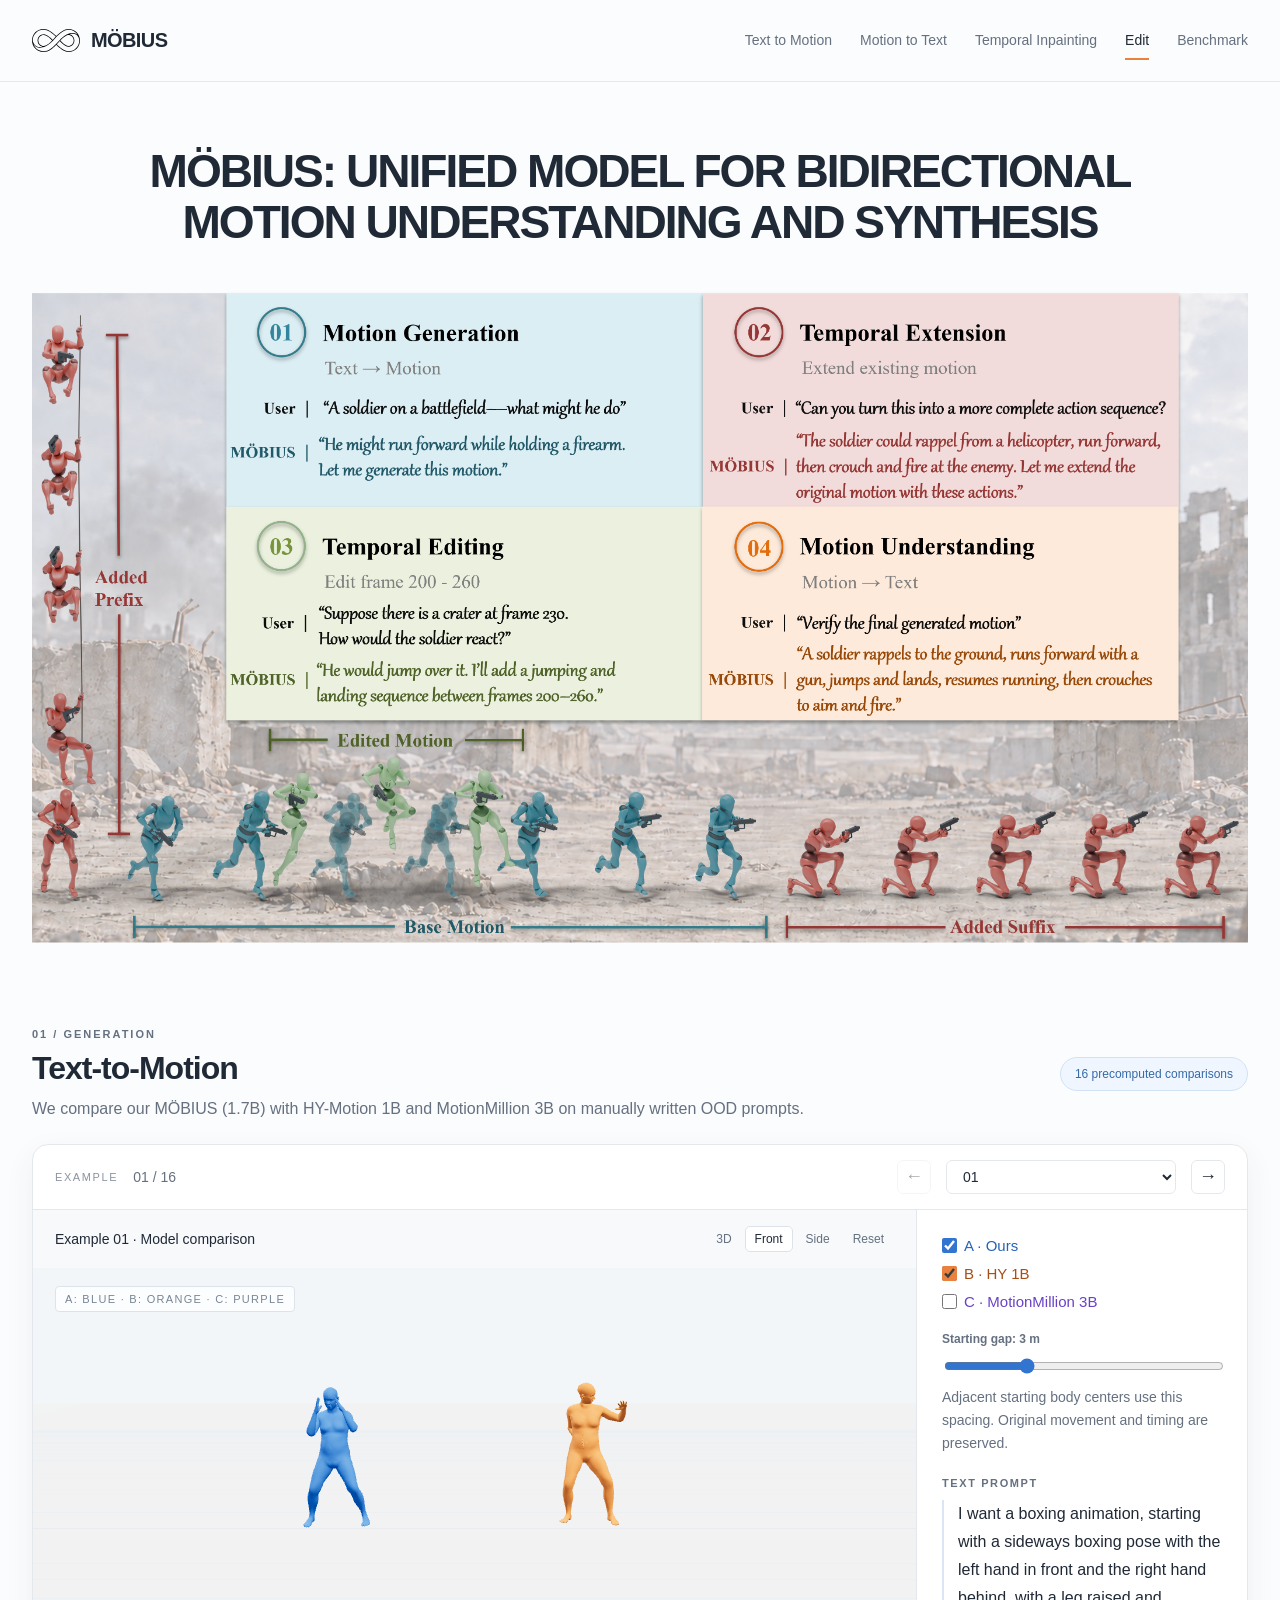
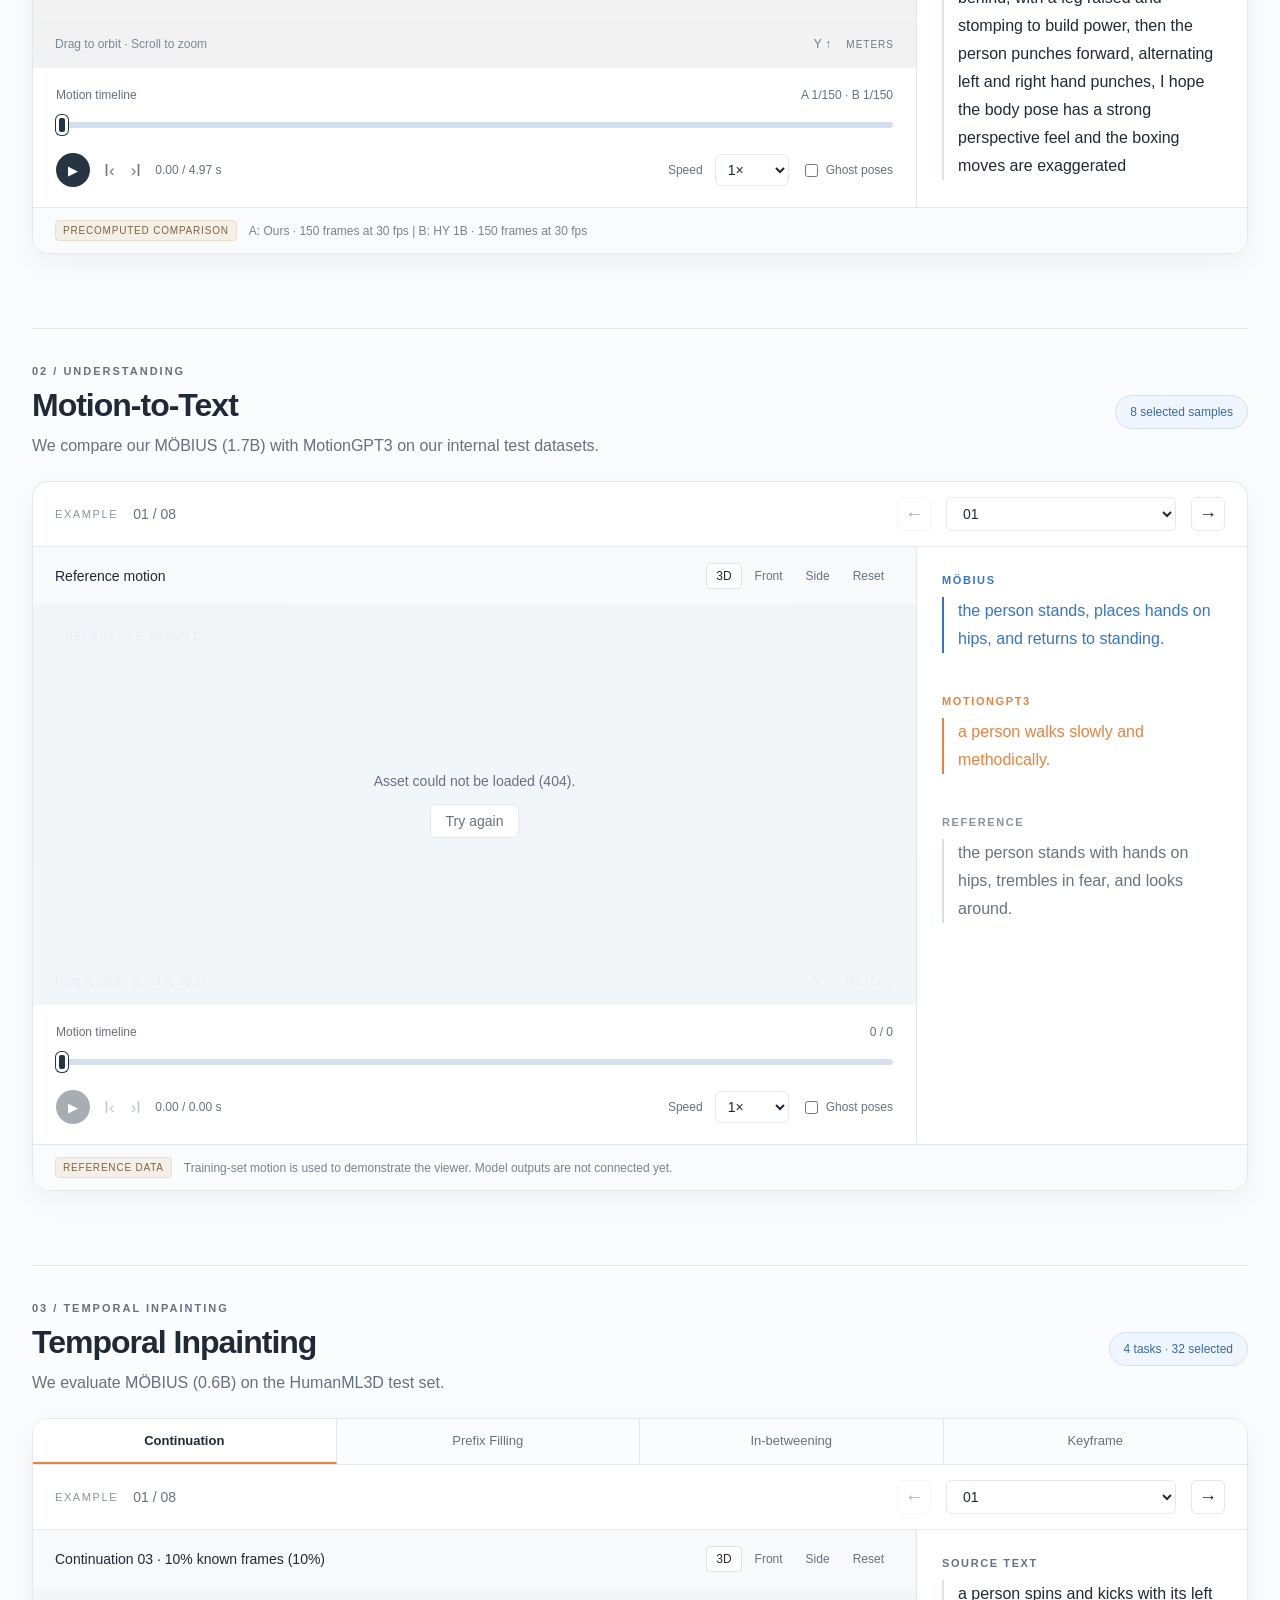
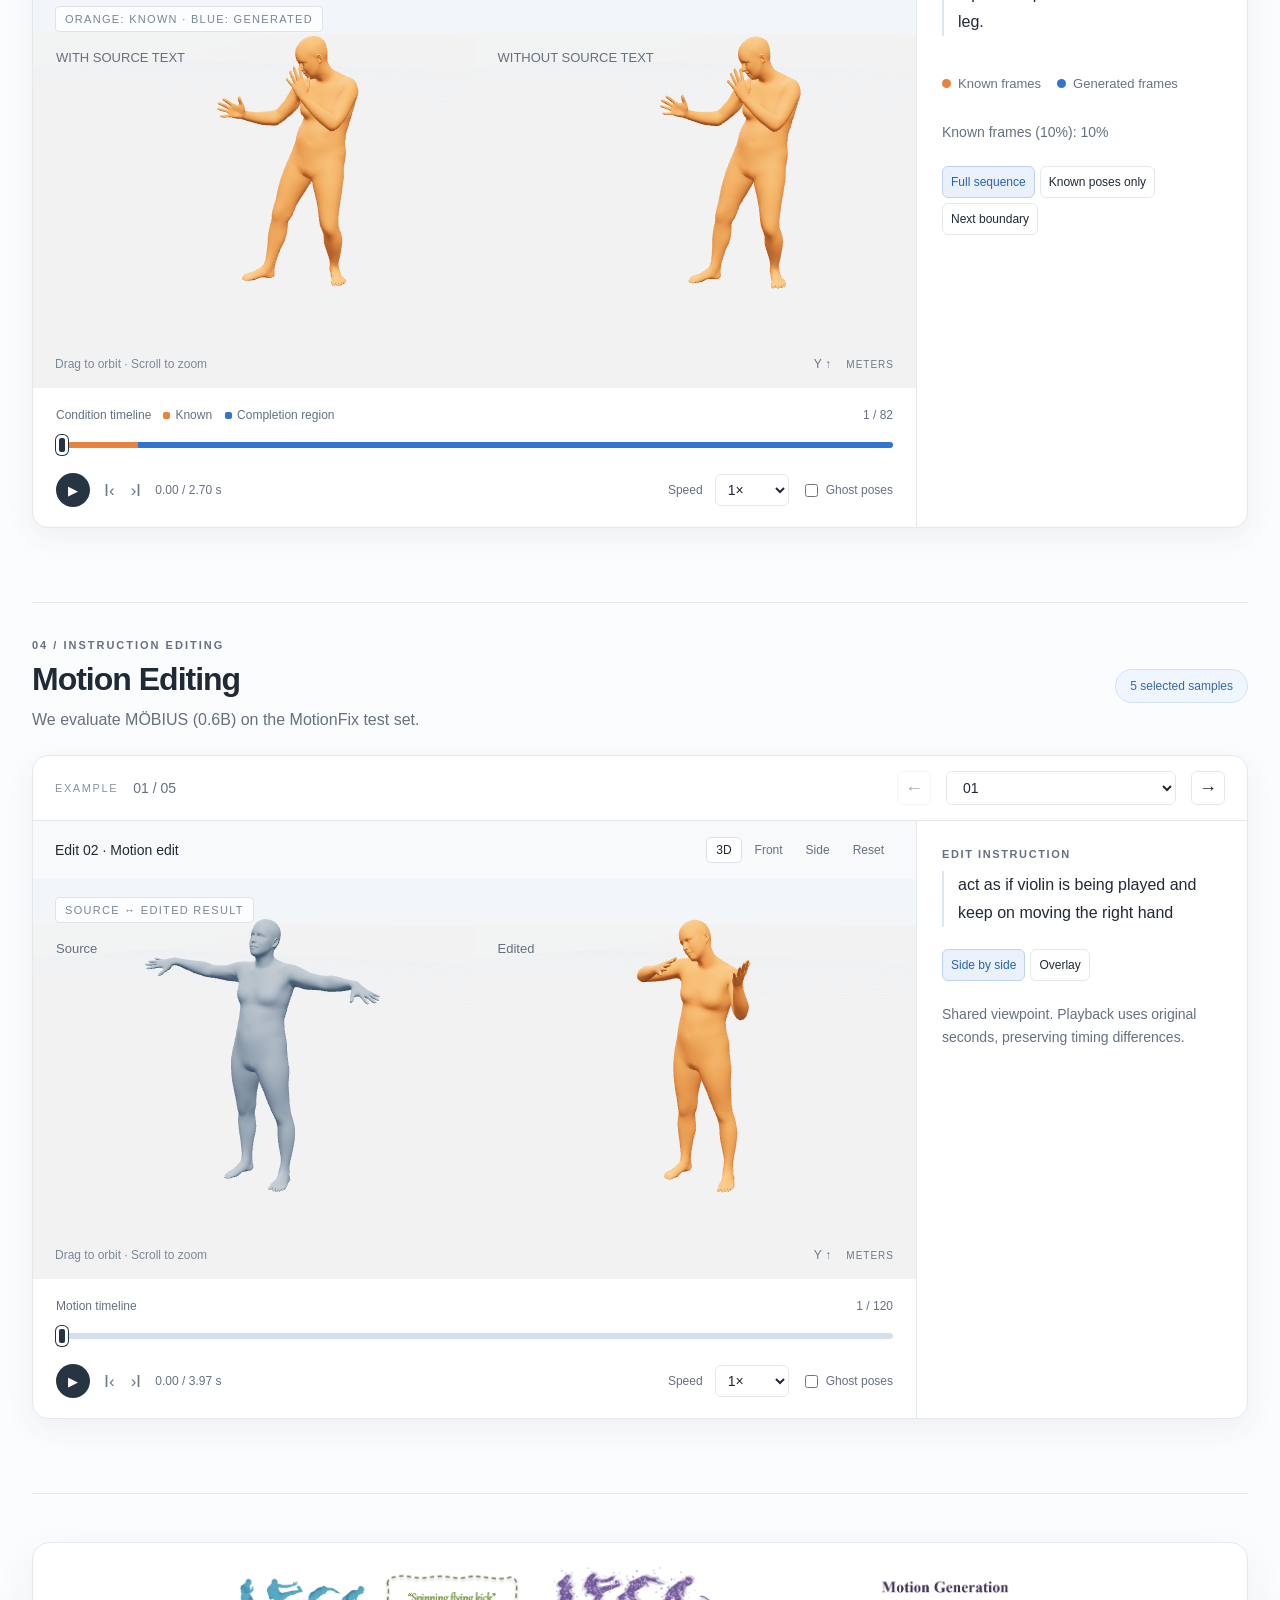
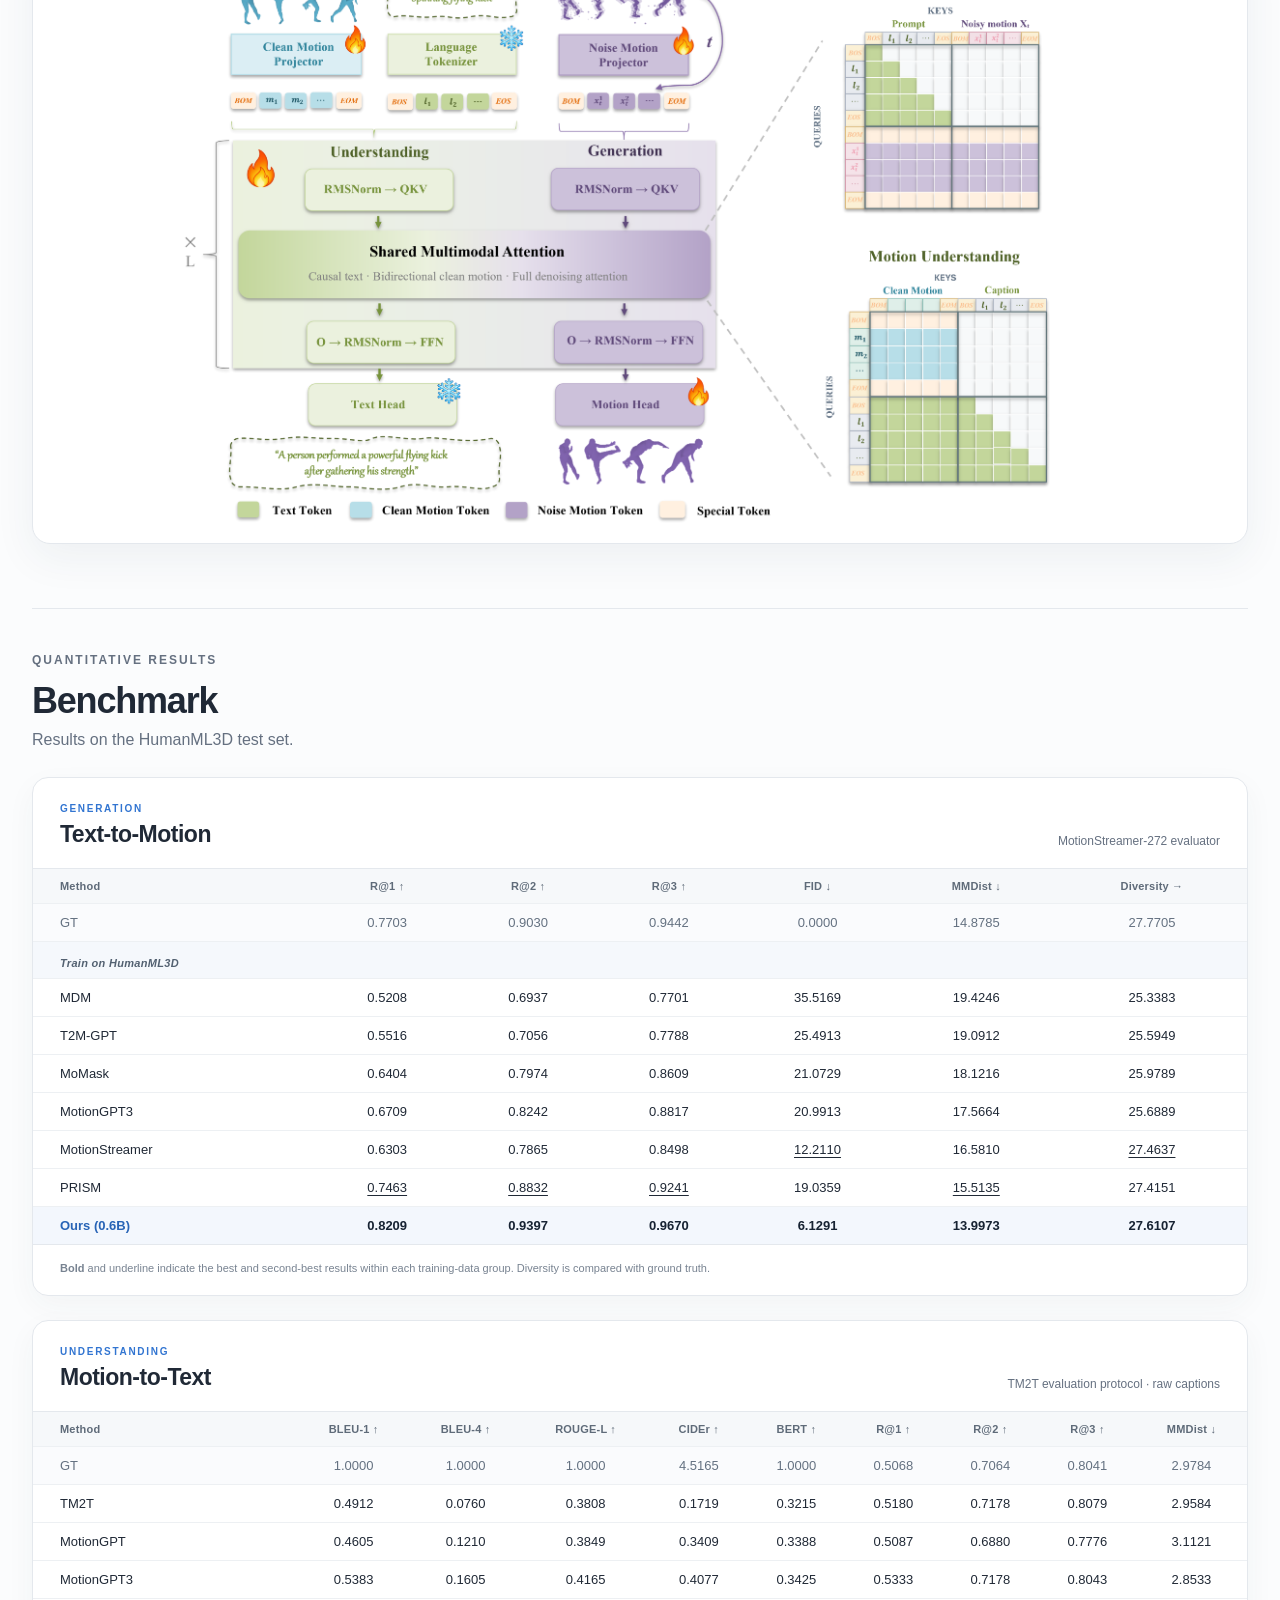
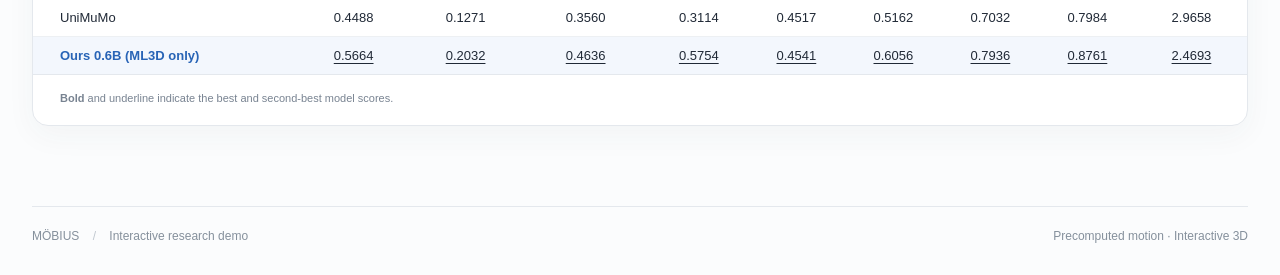
==== commit d047a044: "Add selected T2M comparison 06" ====
--- a/index.html
+++ b/index.html
@@ -15,7 +15,7 @@
       <h1>MÖBIUS: UNIFIED MODEL FOR BIDIRECTIONAL<br>MOTION UNDERSTANDING AND SYNTHESIS</h1>
       <figure class="teaser-figure"><img src="./assets/teaser3.png" alt="Overview of MÖBIUS motion understanding and synthesis capabilities"></figure>
     </section>
-    <section class="task-section" id="t2m" aria-labelledby="t2m-heading"><div class="task-heading"><div><p class="eyebrow">01 / GENERATION</p><h2 id="t2m-heading">Text-to-Motion</h2><p>We compare our MÖBIUS (1.7B) with HY-Motion 1B and MotionMillion 3B on manually written OOD prompts.</p></div><span class="section-chip">15 precomputed comparisons</span></div><div class="studio" data-task="t2m"></div></section>
+    <section class="task-section" id="t2m" aria-labelledby="t2m-heading"><div class="task-heading"><div><p class="eyebrow">01 / GENERATION</p><h2 id="t2m-heading">Text-to-Motion</h2><p>We compare our MÖBIUS (1.7B) with HY-Motion 1B and MotionMillion 3B on manually written OOD prompts.</p></div><span class="section-chip">16 precomputed comparisons</span></div><div class="studio" data-task="t2m"></div></section>
     <section class="task-section" id="m2t" aria-labelledby="m2t-heading"><div class="task-heading"><div><p class="eyebrow">02 / UNDERSTANDING</p><h2 id="m2t-heading">Motion-to-Text</h2><p>We compare our MÖBIUS (1.7B) with MotionGPT3 on our internal test datasets.</p></div><span class="section-chip">8 selected samples</span></div><div class="studio" data-task="m2t"></div></section>
     <section class="task-section" id="structure" aria-labelledby="structure-heading"><div class="task-heading"><div><p class="eyebrow">03 / TEMPORAL INPAINTING</p><h2 id="structure-heading">Temporal Inpainting</h2><p>We evaluate MÖBIUS (0.6B) on the HumanML3D test set.</p></div><span class="section-chip">4 tasks · 32 selected</span></div><div class="studio" data-task="structure"></div></section>
     <section class="task-section" id="edit" aria-labelledby="edit-heading"><div class="task-heading"><div><p class="eyebrow">04 / INSTRUCTION EDITING</p><h2 id="edit-heading">Motion Editing</h2><p>We evaluate MÖBIUS (0.6B) on the MotionFix test set.</p></div><span class="section-chip">5 selected samples</span></div><div class="studio" data-task="edit"></div></section>
@@ -87,6 +87,6 @@
       <div class="provenance-bar"><span class="reference-badge">REFERENCE DATA</span><p id="provenance-text">Training-set motion is used to demonstrate the viewer. Model outputs are not connected yet.</p></div>
 </template>
   <noscript>This interactive viewer needs JavaScript enabled.</noscript>
-  <script type="module" src="./src/app.js?v=20260919-23"></script>
+  <script type="module" src="./src/app.js?v=20260920-24"></script>
 </body>
 </html>
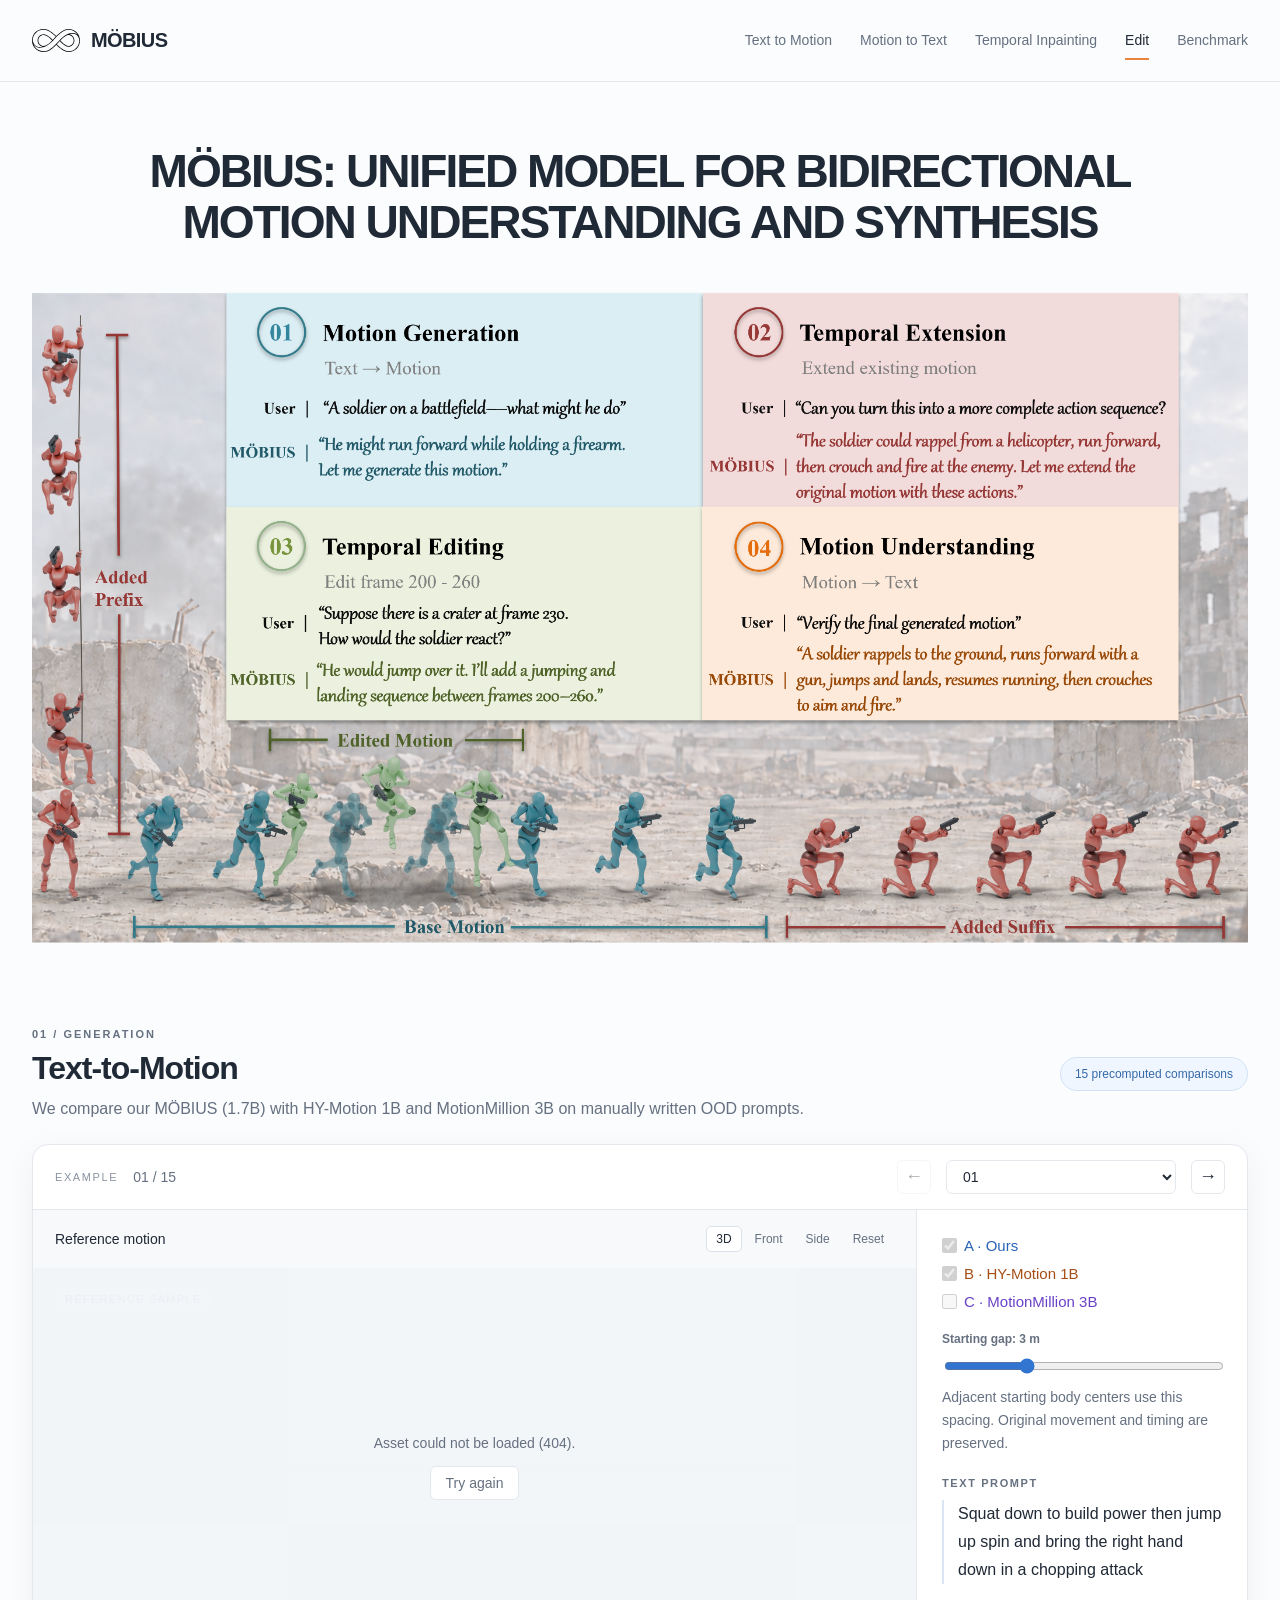
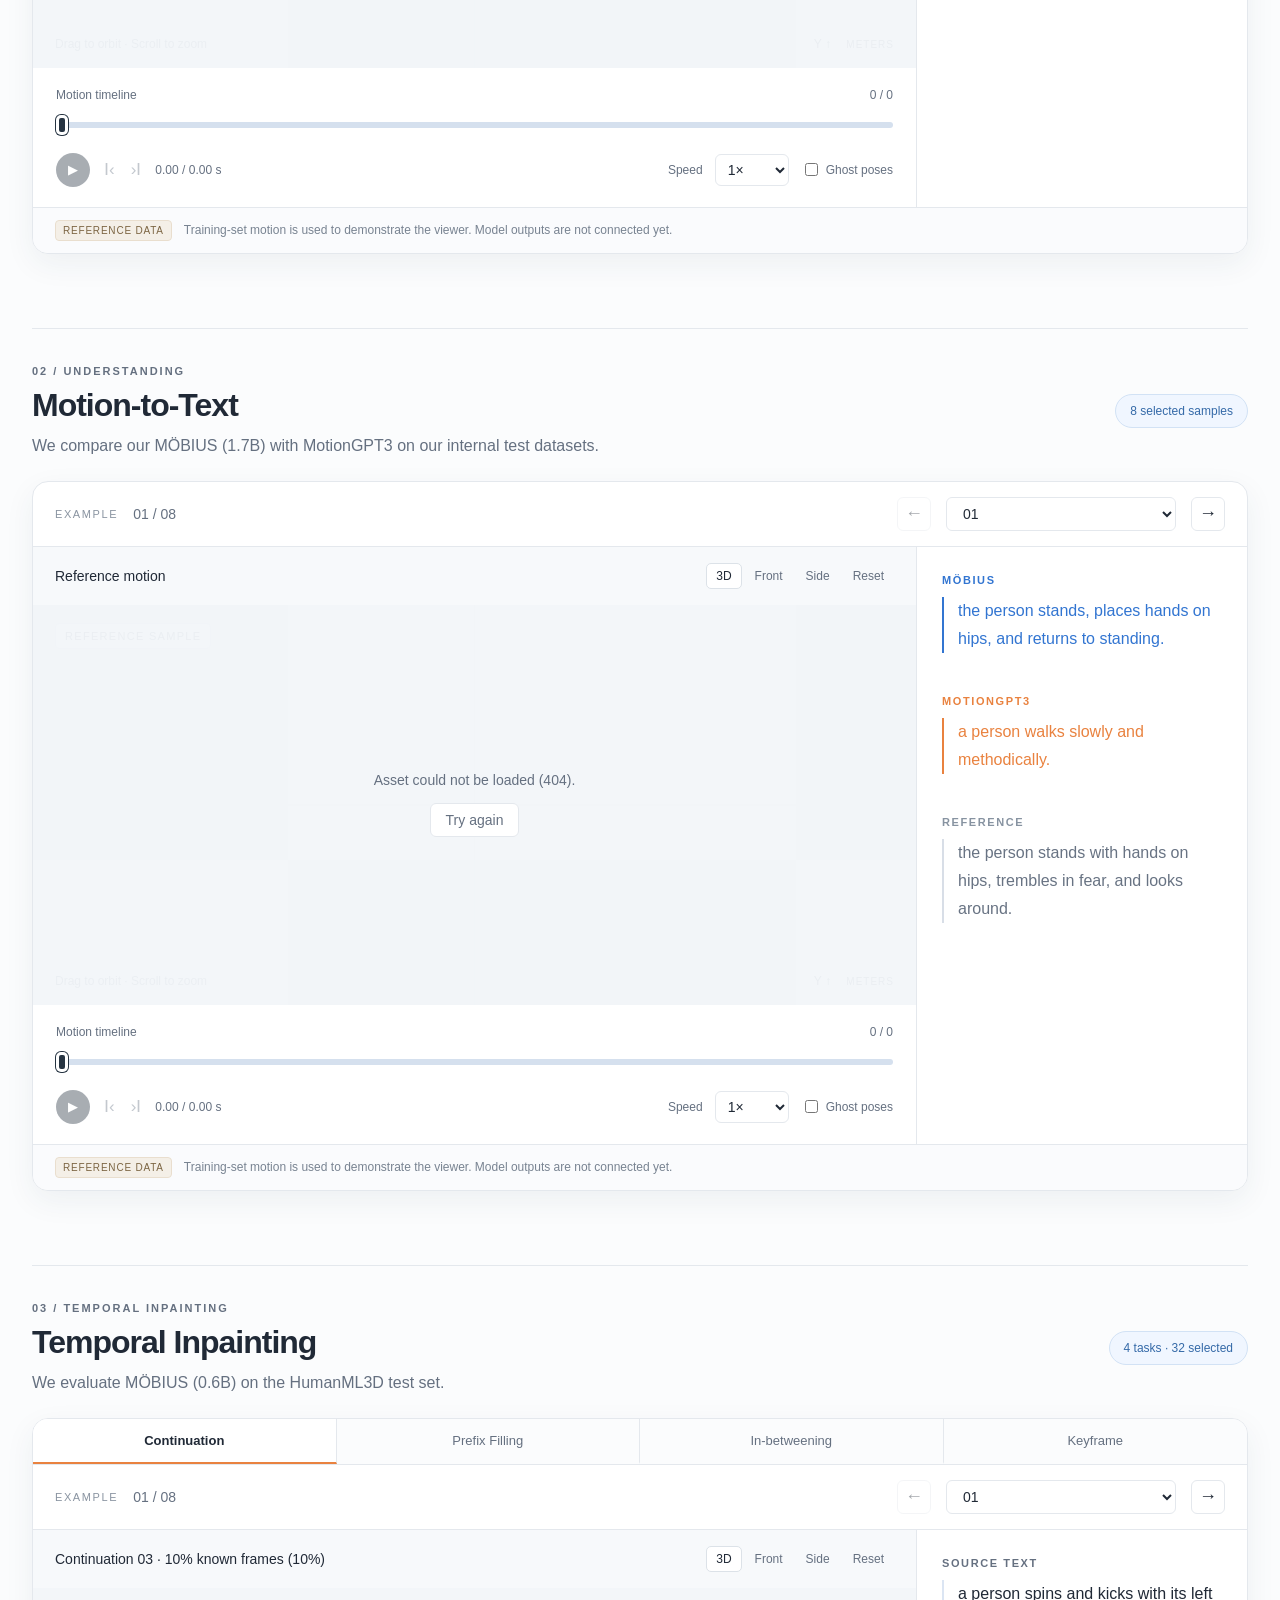
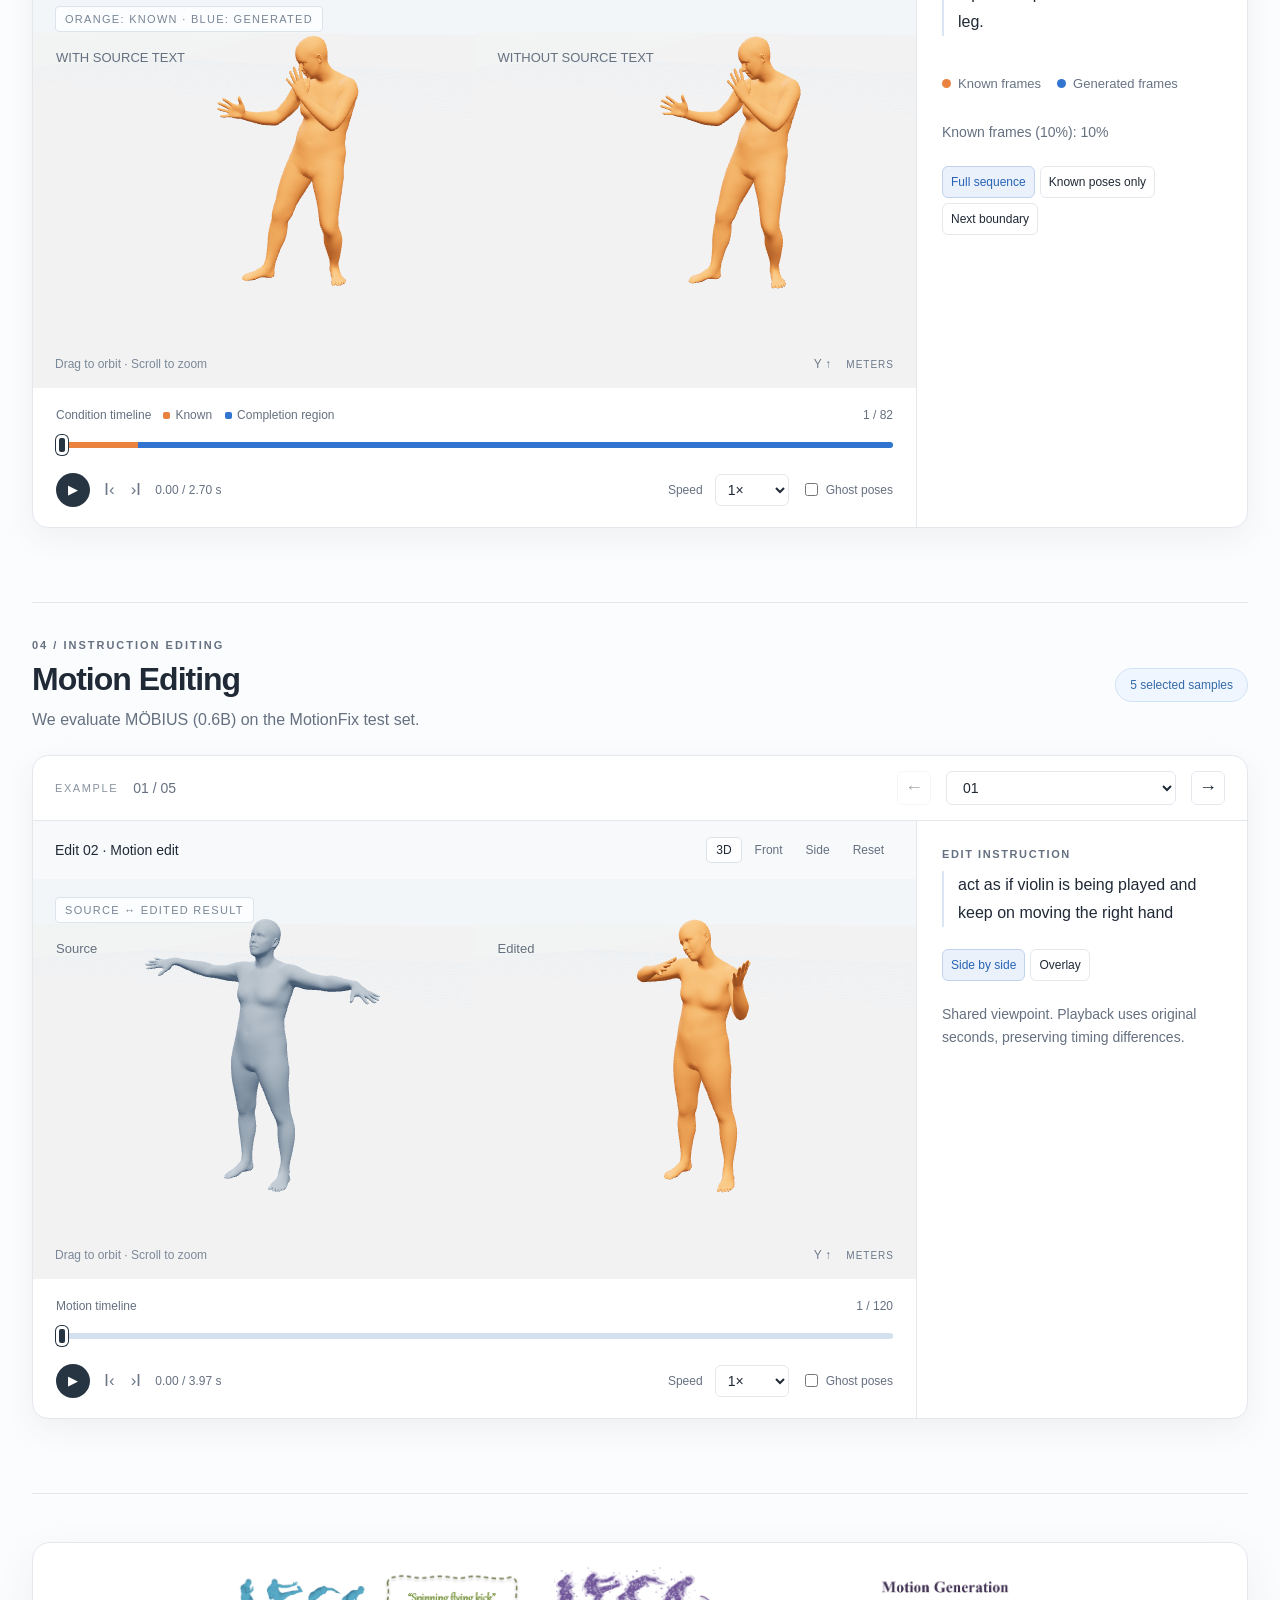
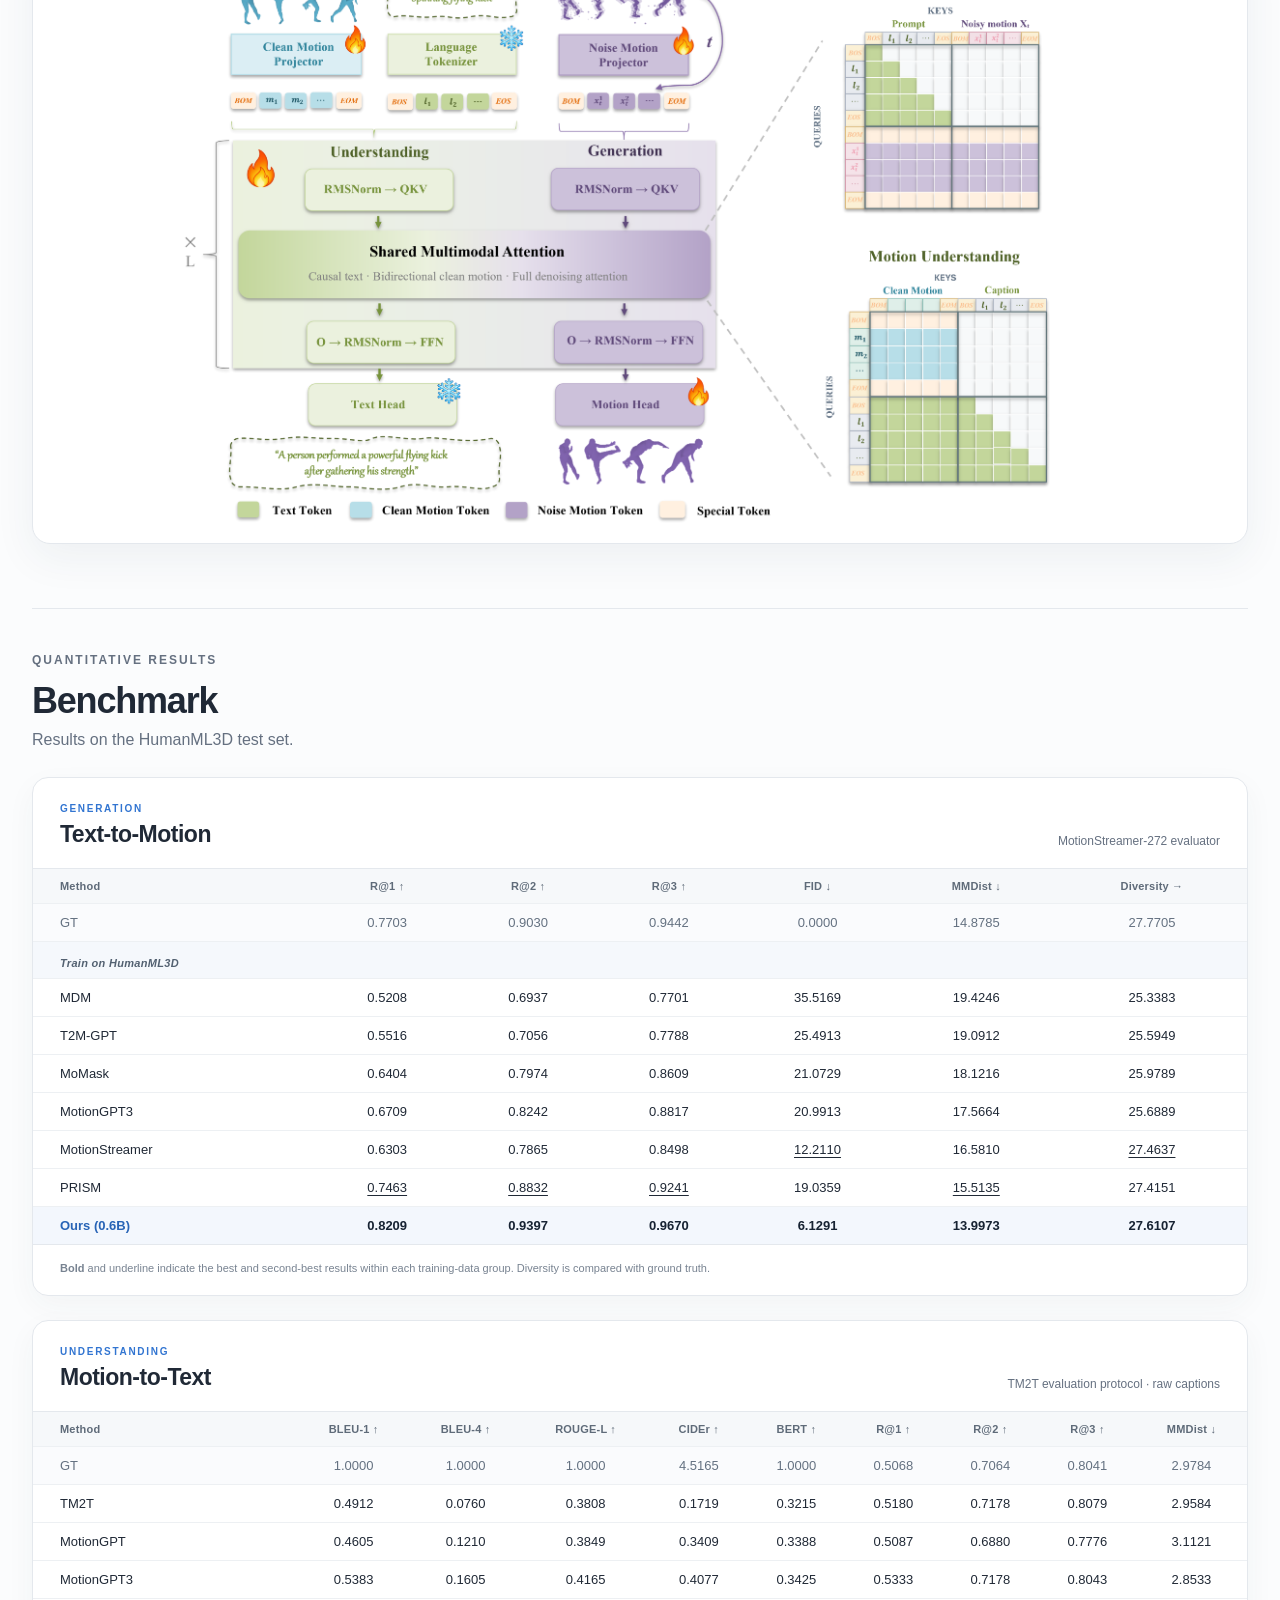
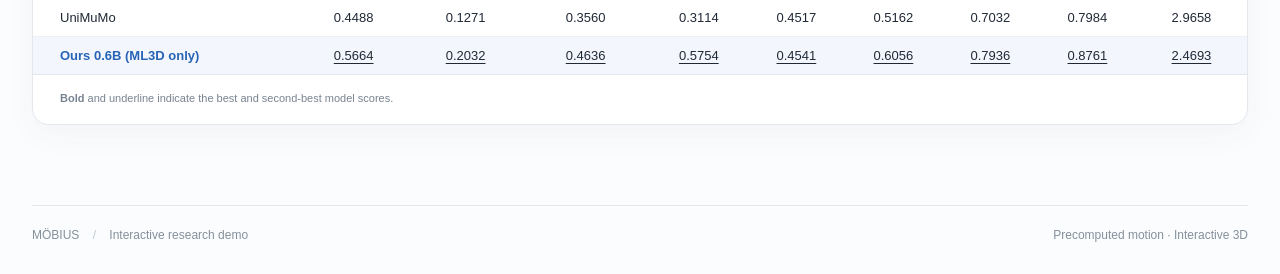
==== commit 1016f6aa: "Reorder selected T2M examples" ====
--- a/index.html
+++ b/index.html
@@ -15,7 +15,7 @@
       <h1>MÖBIUS: UNIFIED MODEL FOR BIDIRECTIONAL<br>MOTION UNDERSTANDING AND SYNTHESIS</h1>
       <figure class="teaser-figure"><img src="./assets/teaser3.png" alt="Overview of MÖBIUS motion understanding and synthesis capabilities"></figure>
     </section>
-    <section class="task-section" id="t2m" aria-labelledby="t2m-heading"><div class="task-heading"><div><p class="eyebrow">01 / GENERATION</p><h2 id="t2m-heading">Text-to-Motion</h2><p>We compare our MÖBIUS (1.7B) with HY-Motion 1B and MotionMillion 3B on manually written OOD prompts.</p></div><span class="section-chip">16 precomputed comparisons</span></div><div class="studio" data-task="t2m"></div></section>
+    <section class="task-section" id="t2m" aria-labelledby="t2m-heading"><div class="task-heading"><div><p class="eyebrow">01 / GENERATION</p><h2 id="t2m-heading">Text-to-Motion</h2><p>We compare our MÖBIUS (1.7B) with HY-Motion 1B and MotionMillion 3B on manually written OOD prompts.</p></div><span class="section-chip">15 precomputed comparisons</span></div><div class="studio" data-task="t2m"></div></section>
     <section class="task-section" id="m2t" aria-labelledby="m2t-heading"><div class="task-heading"><div><p class="eyebrow">02 / UNDERSTANDING</p><h2 id="m2t-heading">Motion-to-Text</h2><p>We compare our MÖBIUS (1.7B) with MotionGPT3 on our internal test datasets.</p></div><span class="section-chip">8 selected samples</span></div><div class="studio" data-task="m2t"></div></section>
     <section class="task-section" id="structure" aria-labelledby="structure-heading"><div class="task-heading"><div><p class="eyebrow">03 / TEMPORAL INPAINTING</p><h2 id="structure-heading">Temporal Inpainting</h2><p>We evaluate MÖBIUS (0.6B) on the HumanML3D test set.</p></div><span class="section-chip">4 tasks · 32 selected</span></div><div class="studio" data-task="structure"></div></section>
     <section class="task-section" id="edit" aria-labelledby="edit-heading"><div class="task-heading"><div><p class="eyebrow">04 / INSTRUCTION EDITING</p><h2 id="edit-heading">Motion Editing</h2><p>We evaluate MÖBIUS (0.6B) on the MotionFix test set.</p></div><span class="section-chip">5 selected samples</span></div><div class="studio" data-task="edit"></div></section>
@@ -87,6 +87,6 @@
       <div class="provenance-bar"><span class="reference-badge">REFERENCE DATA</span><p id="provenance-text">Training-set motion is used to demonstrate the viewer. Model outputs are not connected yet.</p></div>
 </template>
   <noscript>This interactive viewer needs JavaScript enabled.</noscript>
-  <script type="module" src="./src/app.js?v=20260920-24"></script>
+  <script type="module" src="./src/app.js?v=20260920-25"></script>
 </body>
 </html>
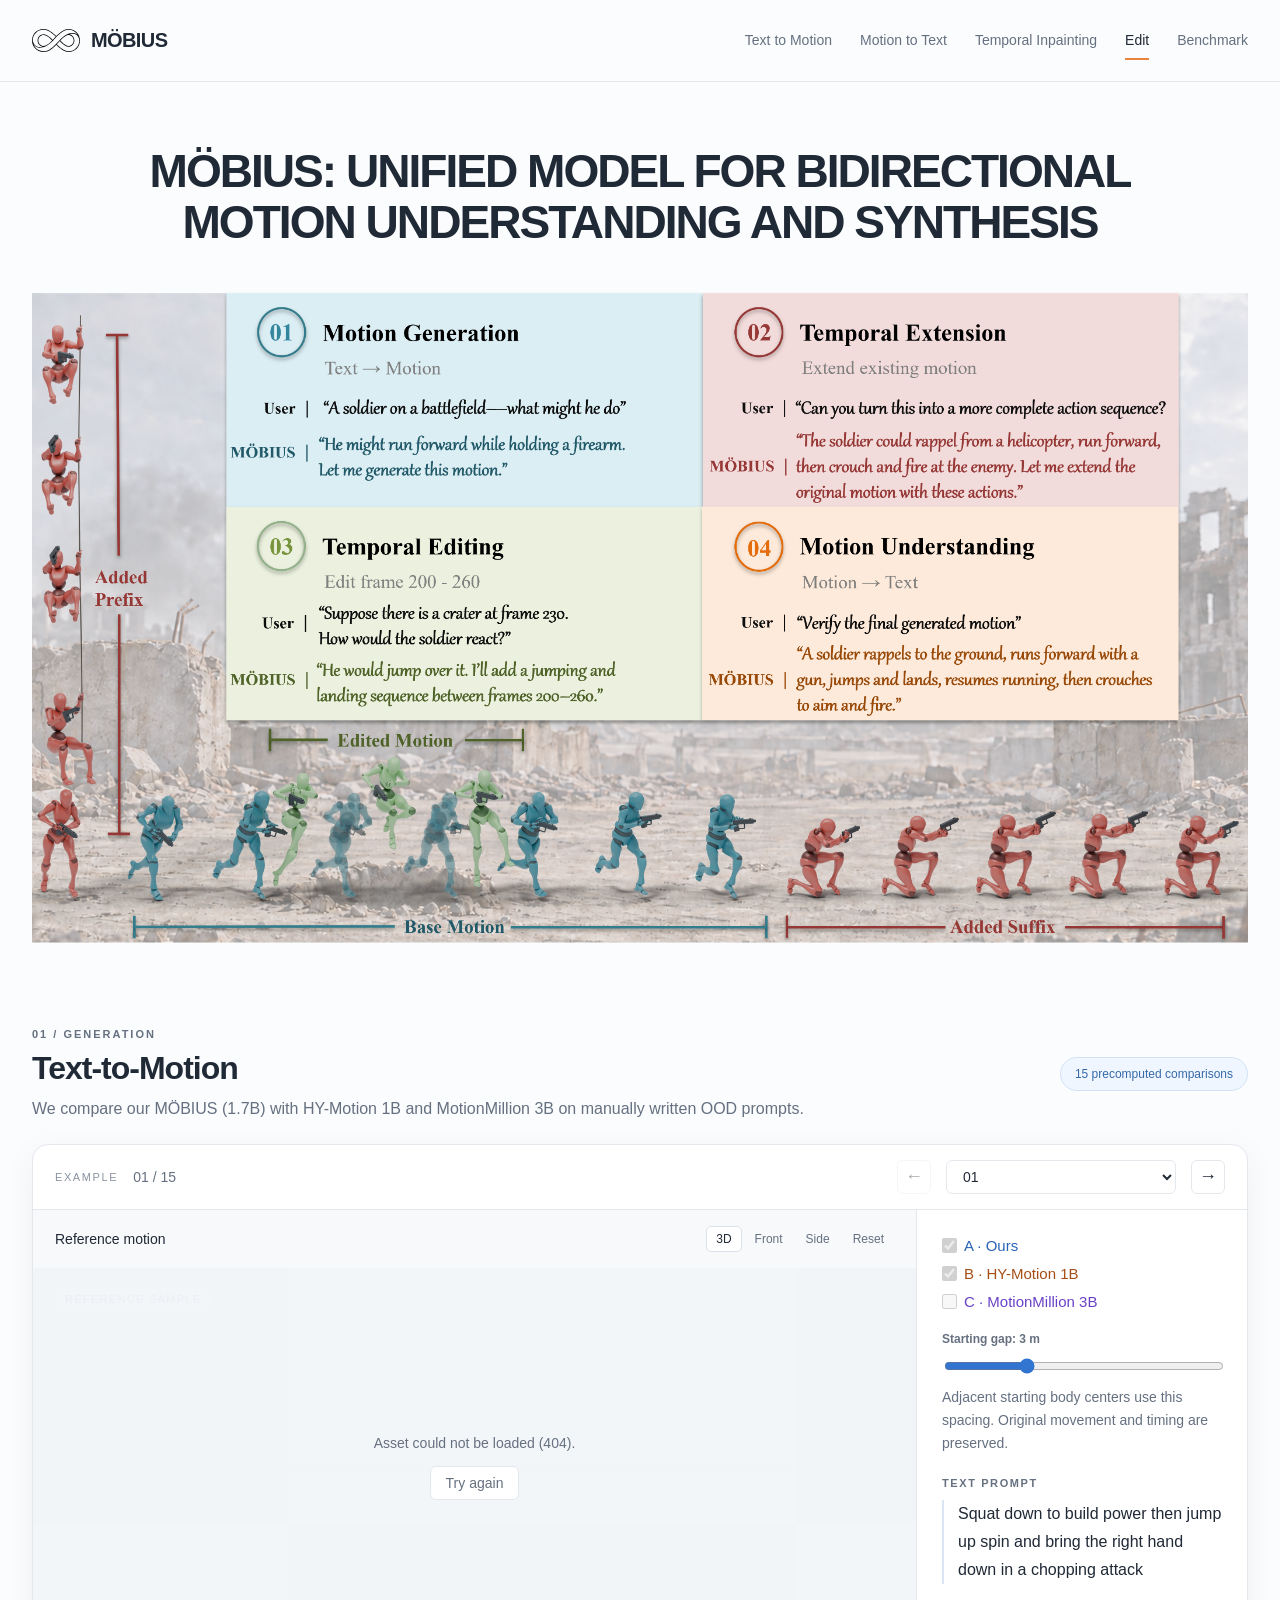
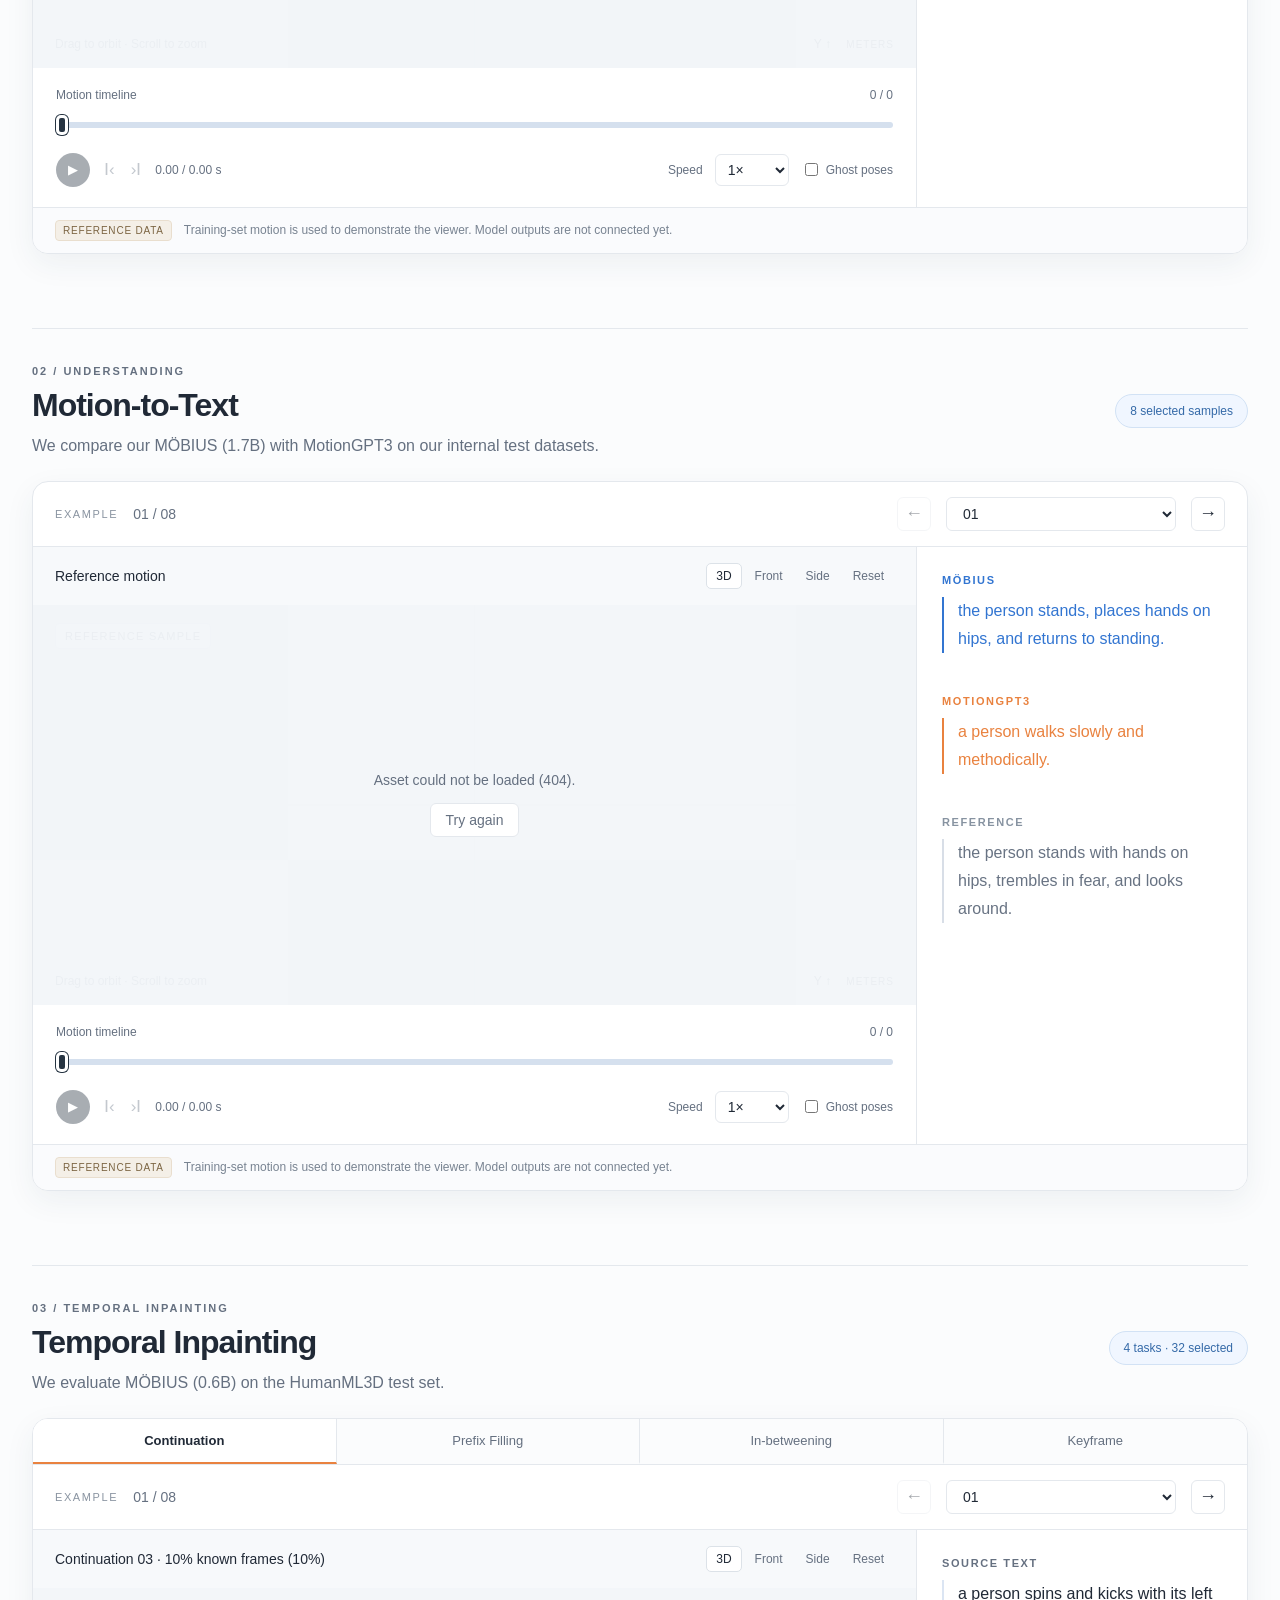
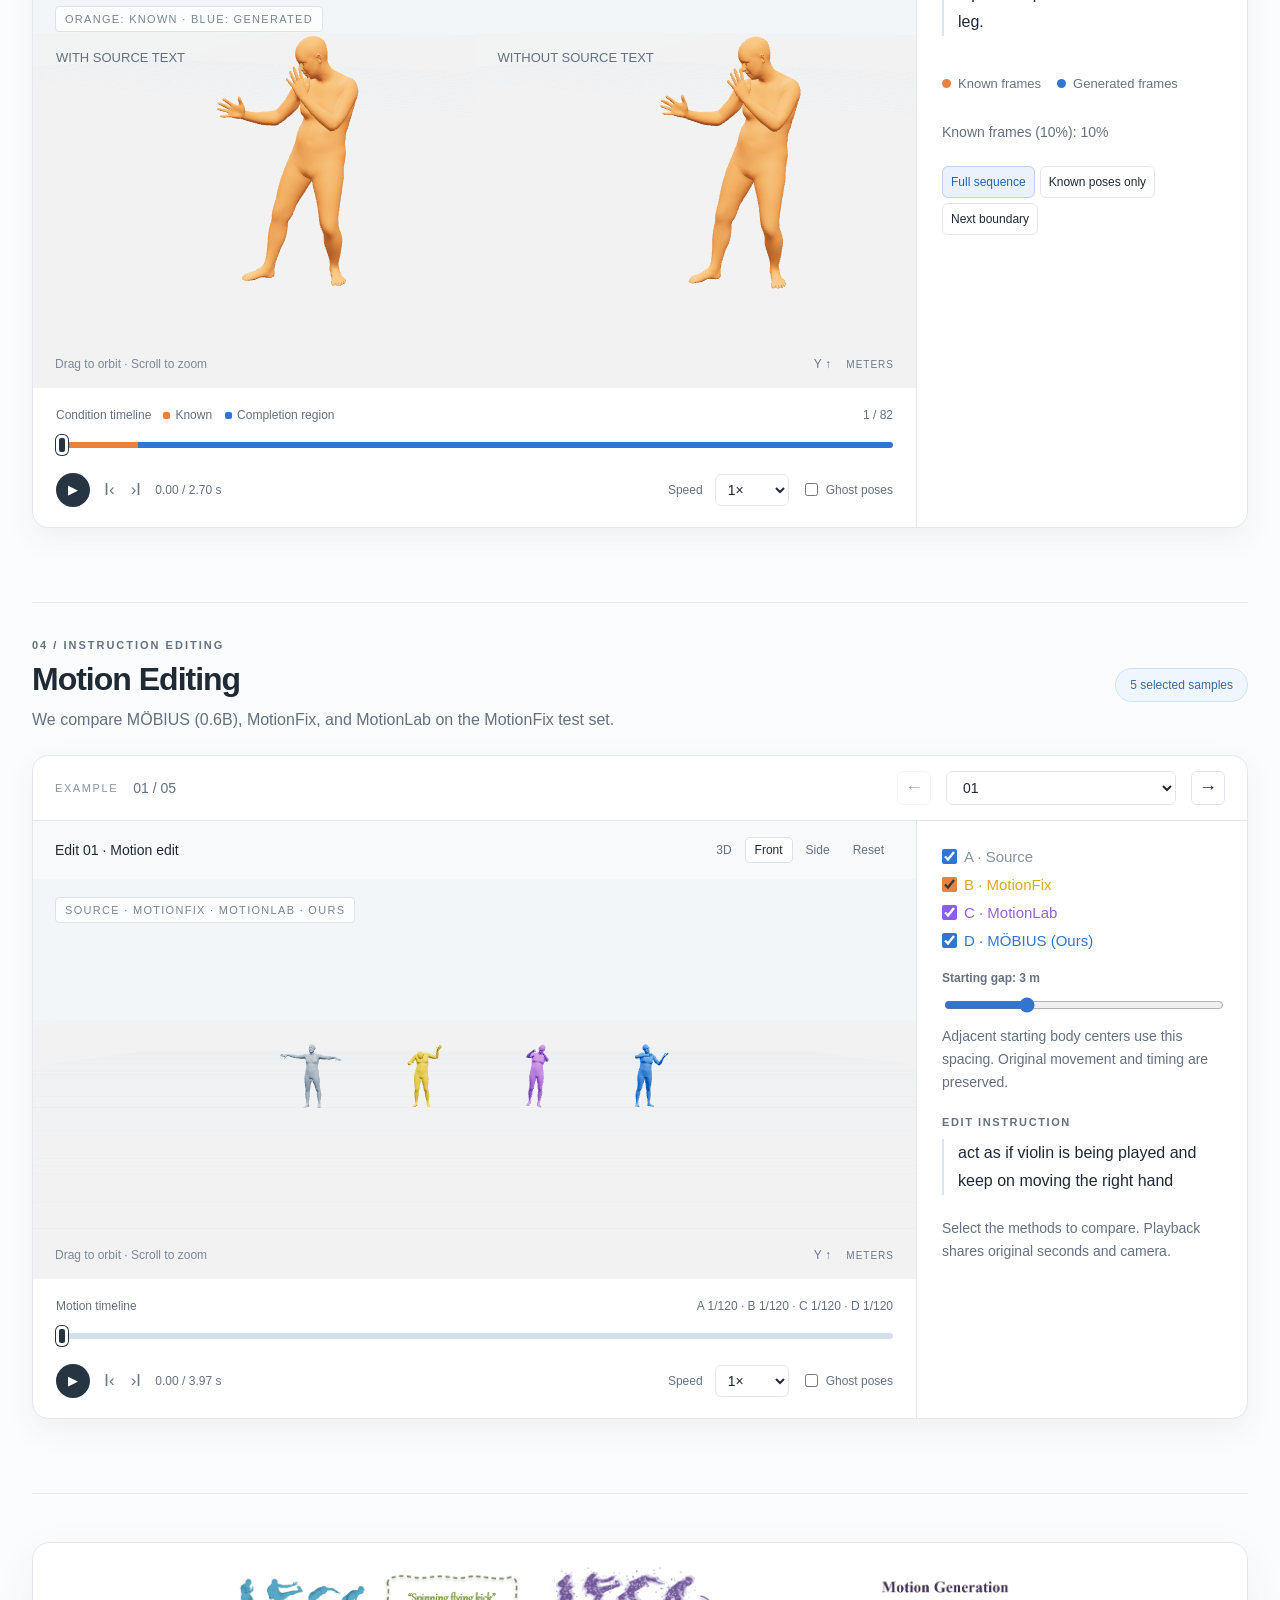
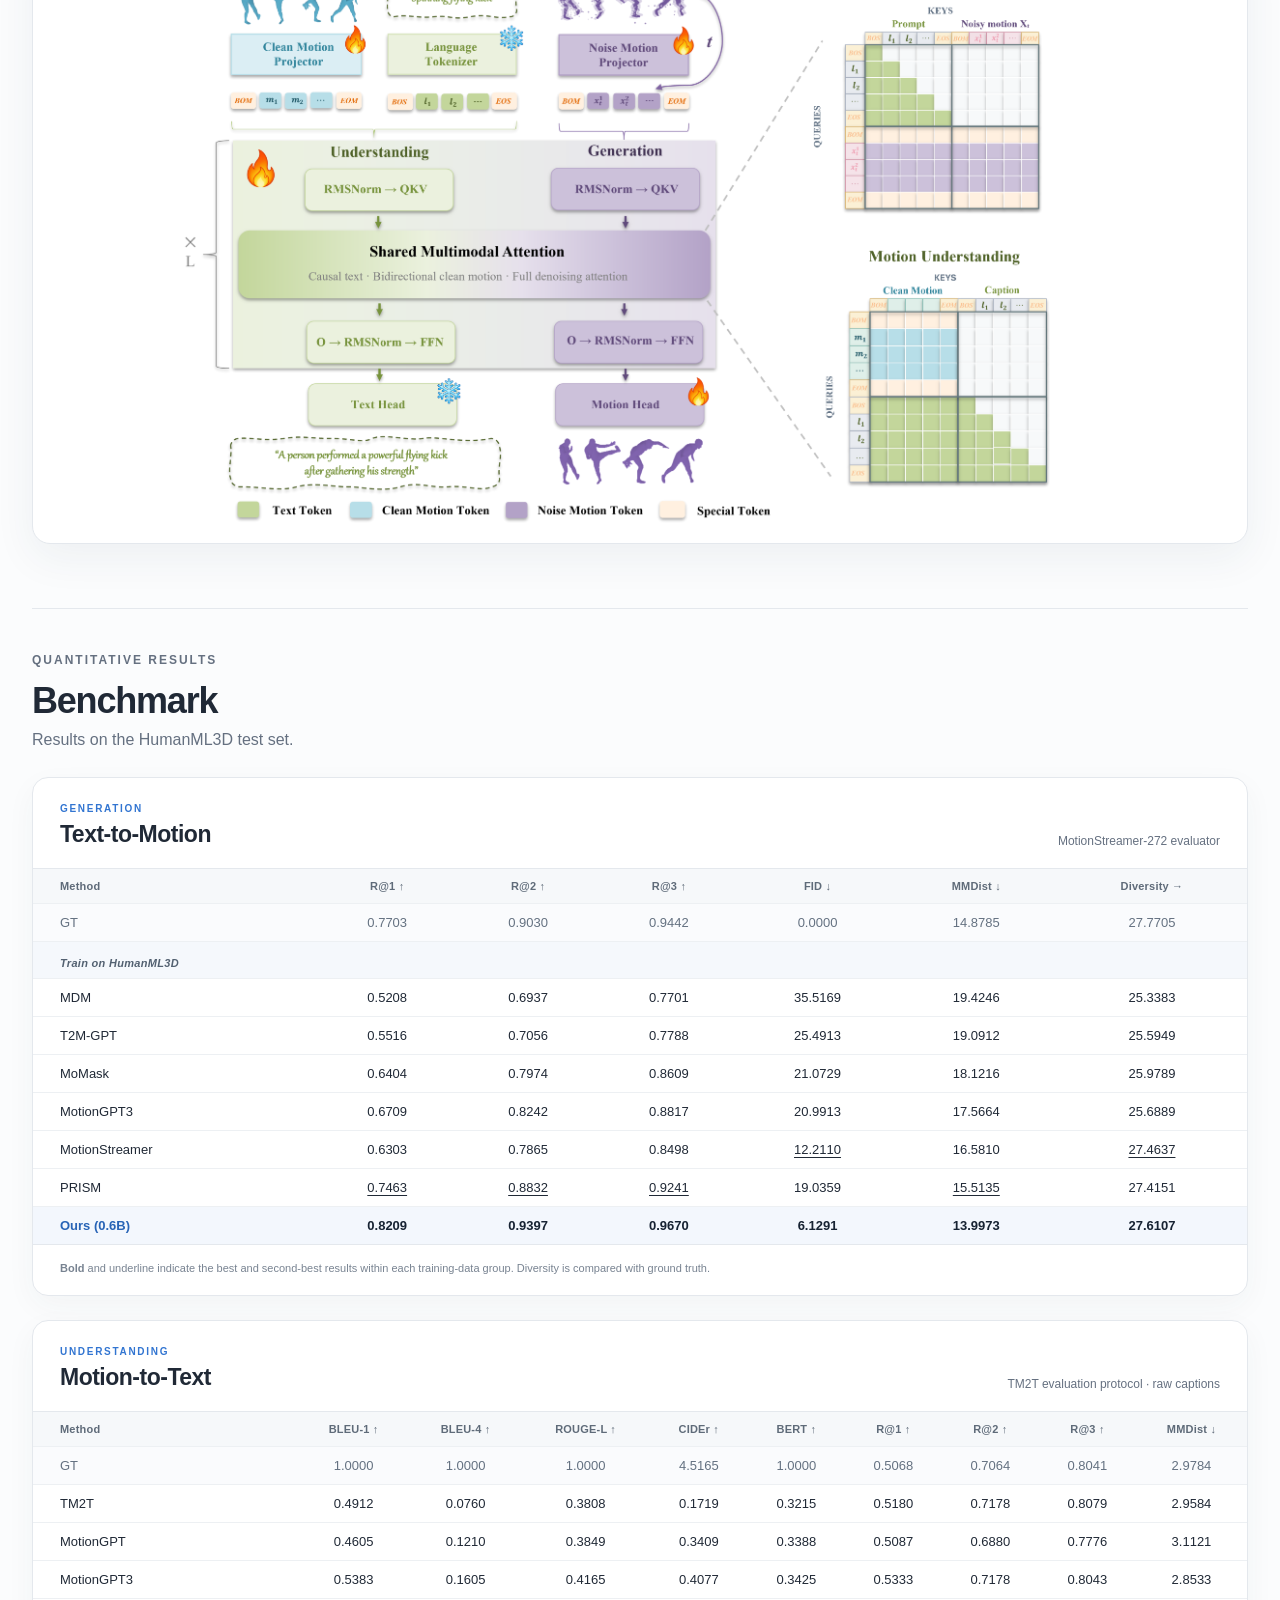
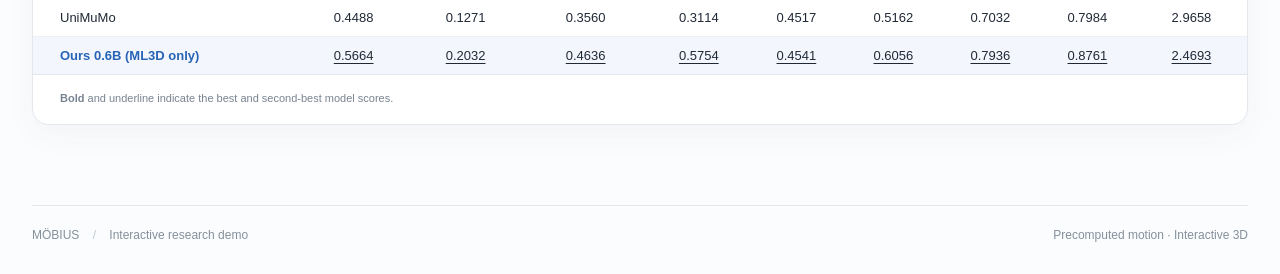
==== commit dfa0042e: "Add MotionFix and MotionLab to five editing comparisons" ====
--- a/index.html
+++ b/index.html
@@ -18,7 +18,7 @@
     <section class="task-section" id="t2m" aria-labelledby="t2m-heading"><div class="task-heading"><div><p class="eyebrow">01 / GENERATION</p><h2 id="t2m-heading">Text-to-Motion</h2><p>We compare our MÖBIUS (1.7B) with HY-Motion 1B and MotionMillion 3B on manually written OOD prompts.</p></div><span class="section-chip">15 precomputed comparisons</span></div><div class="studio" data-task="t2m"></div></section>
     <section class="task-section" id="m2t" aria-labelledby="m2t-heading"><div class="task-heading"><div><p class="eyebrow">02 / UNDERSTANDING</p><h2 id="m2t-heading">Motion-to-Text</h2><p>We compare our MÖBIUS (1.7B) with MotionGPT3 on our internal test datasets.</p></div><span class="section-chip">8 selected samples</span></div><div class="studio" data-task="m2t"></div></section>
     <section class="task-section" id="structure" aria-labelledby="structure-heading"><div class="task-heading"><div><p class="eyebrow">03 / TEMPORAL INPAINTING</p><h2 id="structure-heading">Temporal Inpainting</h2><p>We evaluate MÖBIUS (0.6B) on the HumanML3D test set.</p></div><span class="section-chip">4 tasks · 32 selected</span></div><div class="studio" data-task="structure"></div></section>
-    <section class="task-section" id="edit" aria-labelledby="edit-heading"><div class="task-heading"><div><p class="eyebrow">04 / INSTRUCTION EDITING</p><h2 id="edit-heading">Motion Editing</h2><p>We evaluate MÖBIUS (0.6B) on the MotionFix test set.</p></div><span class="section-chip">5 selected samples</span></div><div class="studio" data-task="edit"></div></section>
+    <section class="task-section" id="edit" aria-labelledby="edit-heading"><div class="task-heading"><div><p class="eyebrow">04 / INSTRUCTION EDITING</p><h2 id="edit-heading">Motion Editing</h2><p>We compare MÖBIUS (0.6B), MotionFix, and MotionLab on the MotionFix test set.</p></div><span class="section-chip">5 selected samples</span></div><div class="studio" data-task="edit"></div></section>
     <section class="pipeline-section" aria-label="MÖBIUS pipeline"><figure class="pipeline-figure"><img src="./assets/pipeline.png" alt="MÖBIUS unified motion understanding and synthesis pipeline"></figure></section>
     <section class="benchmark-section" id="benchmark" aria-labelledby="benchmark-heading">
       <div class="benchmark-heading"><p class="eyebrow">QUANTITATIVE RESULTS</p><h2 id="benchmark-heading">Benchmark</h2><p>Results on the HumanML3D test set.</p></div>
@@ -87,6 +87,6 @@
       <div class="provenance-bar"><span class="reference-badge">REFERENCE DATA</span><p id="provenance-text">Training-set motion is used to demonstrate the viewer. Model outputs are not connected yet.</p></div>
 </template>
   <noscript>This interactive viewer needs JavaScript enabled.</noscript>
-  <script type="module" src="./src/app.js?v=20260920-25"></script>
+  <script type="module" src="./src/app.js?v=20260920-edit"></script>
 </body>
 </html>
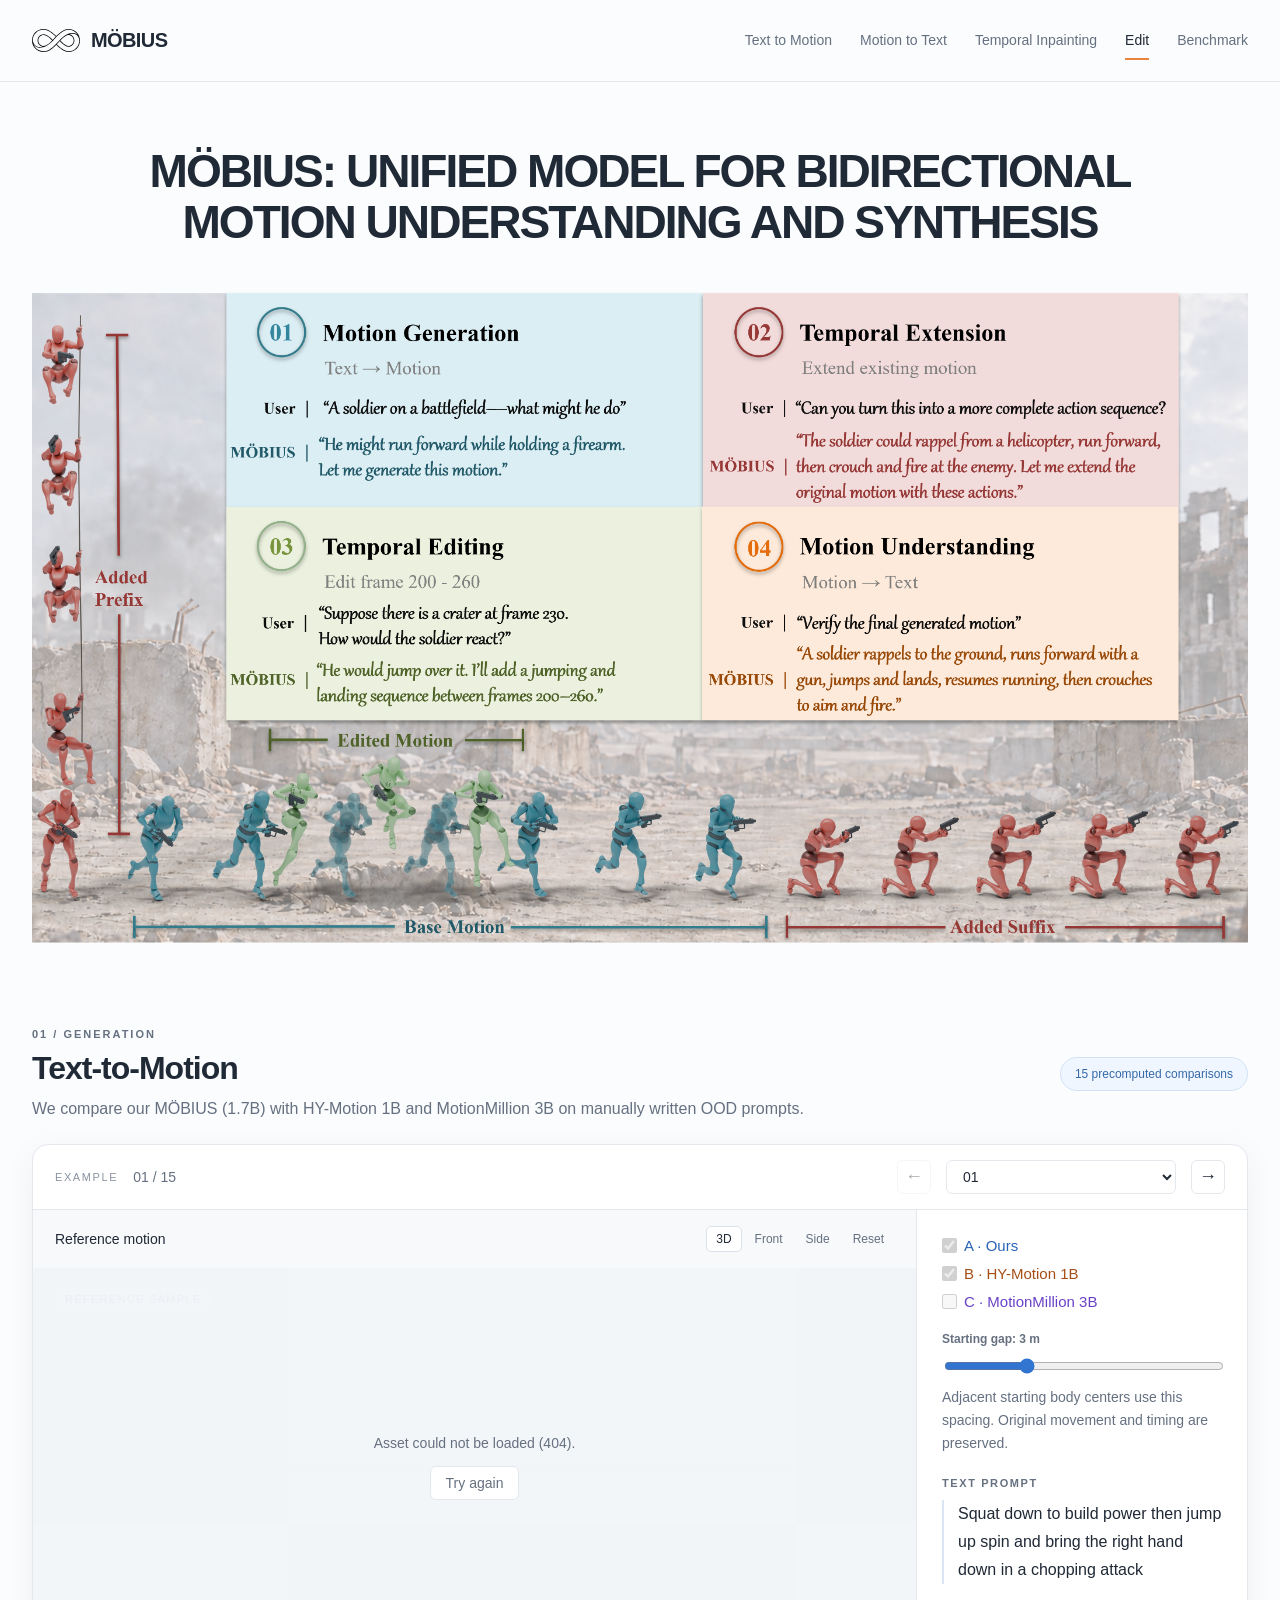
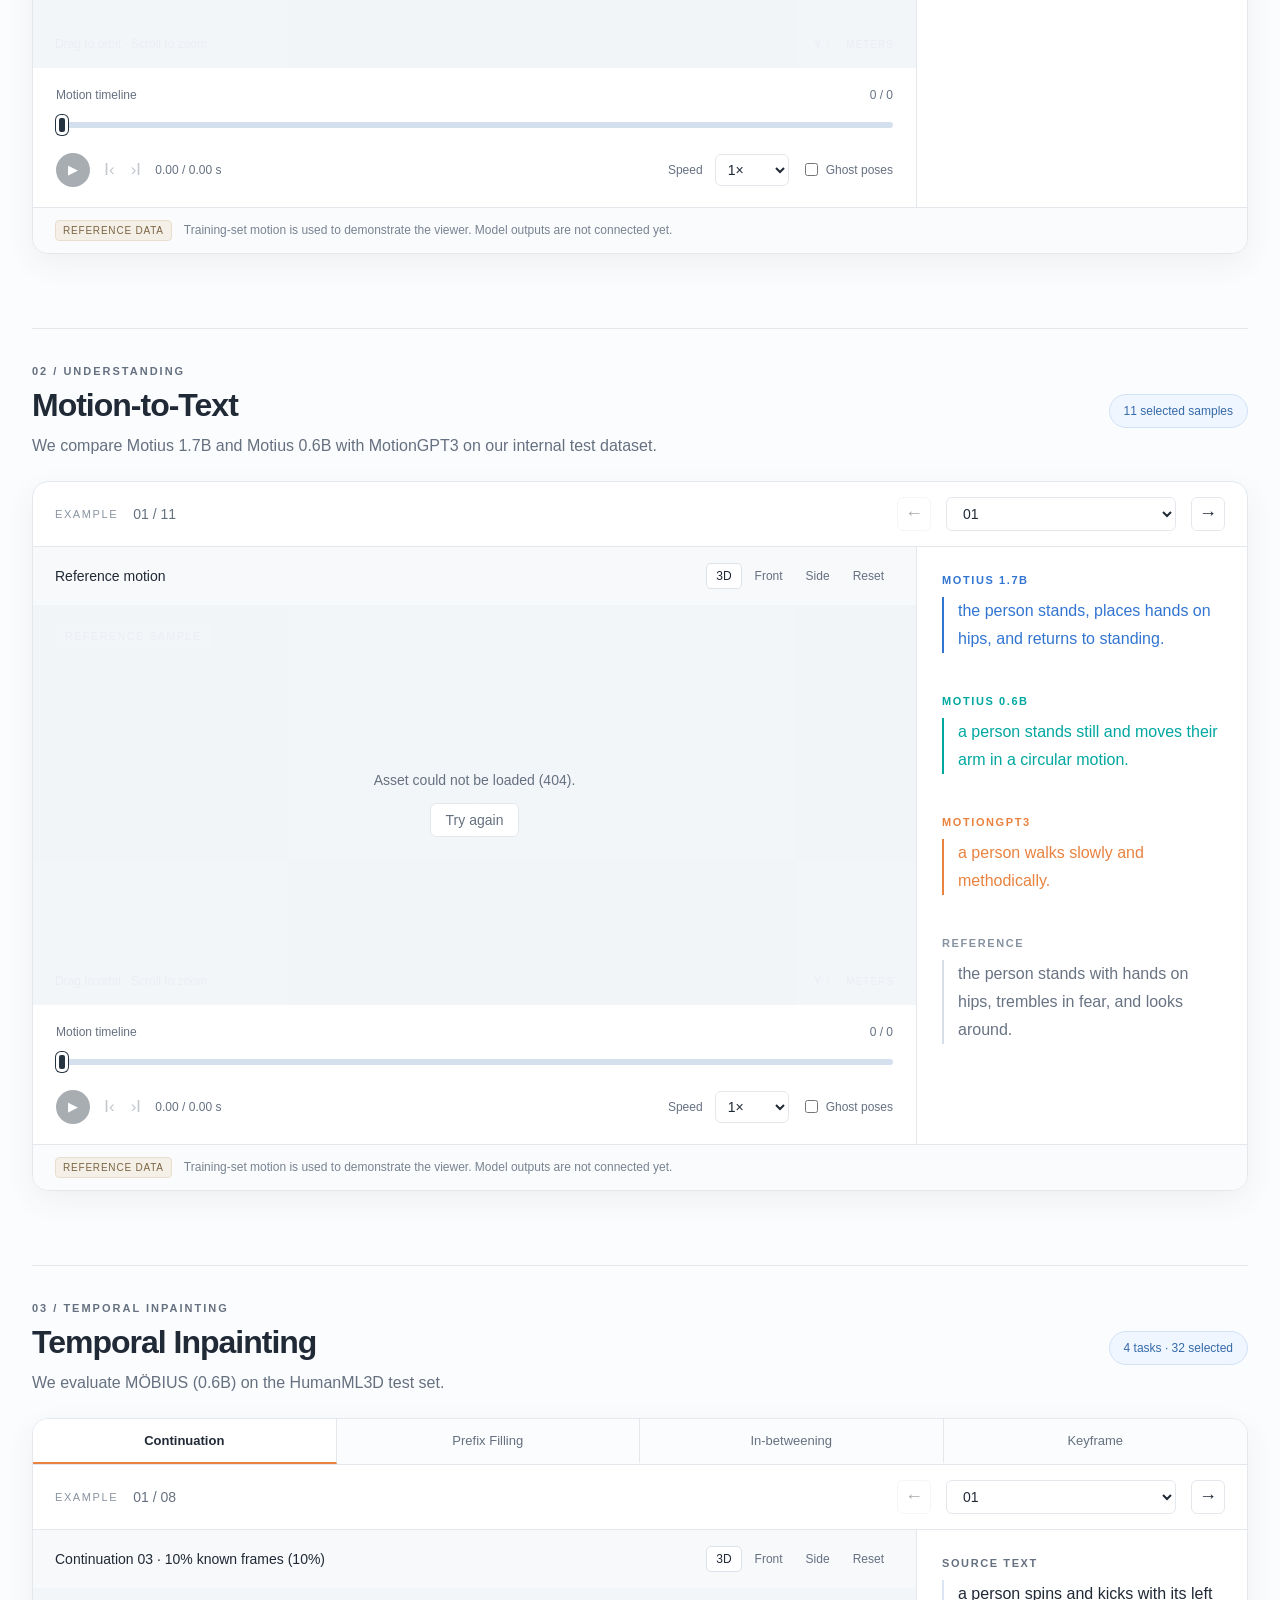
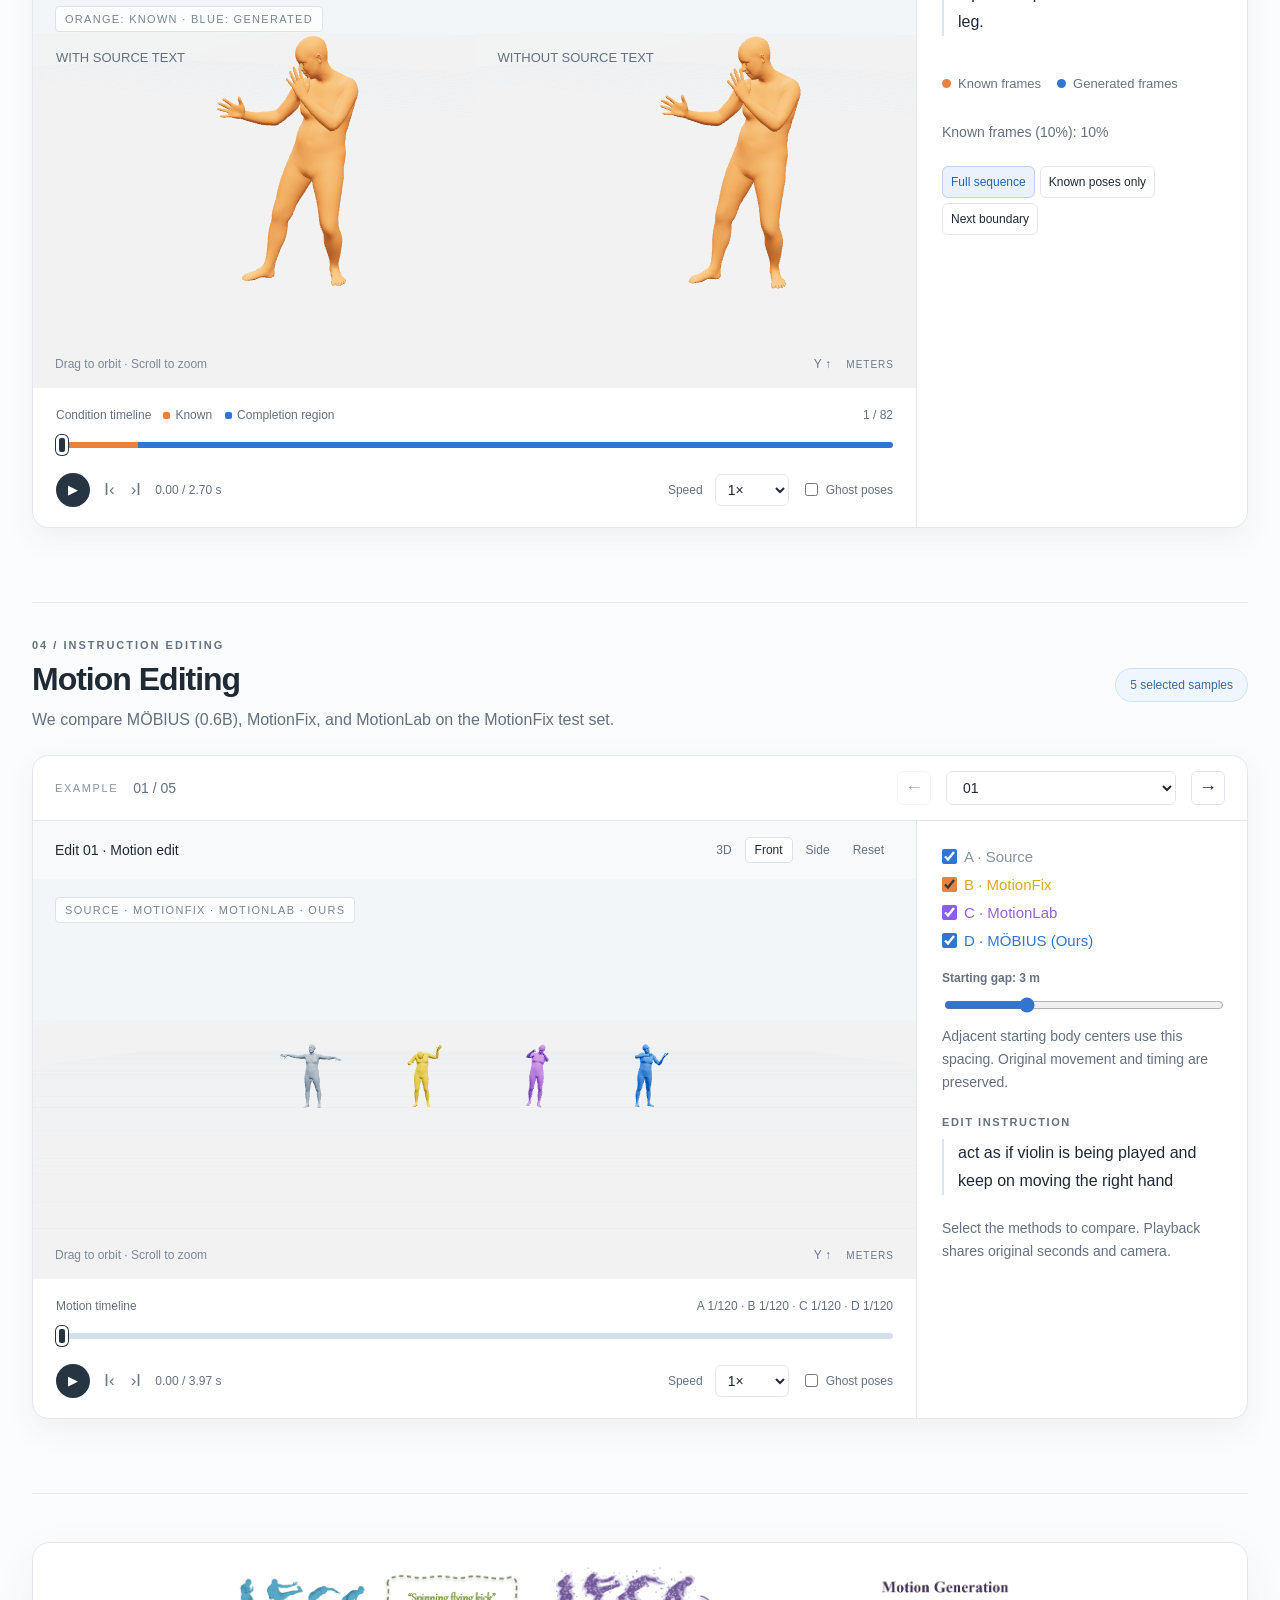
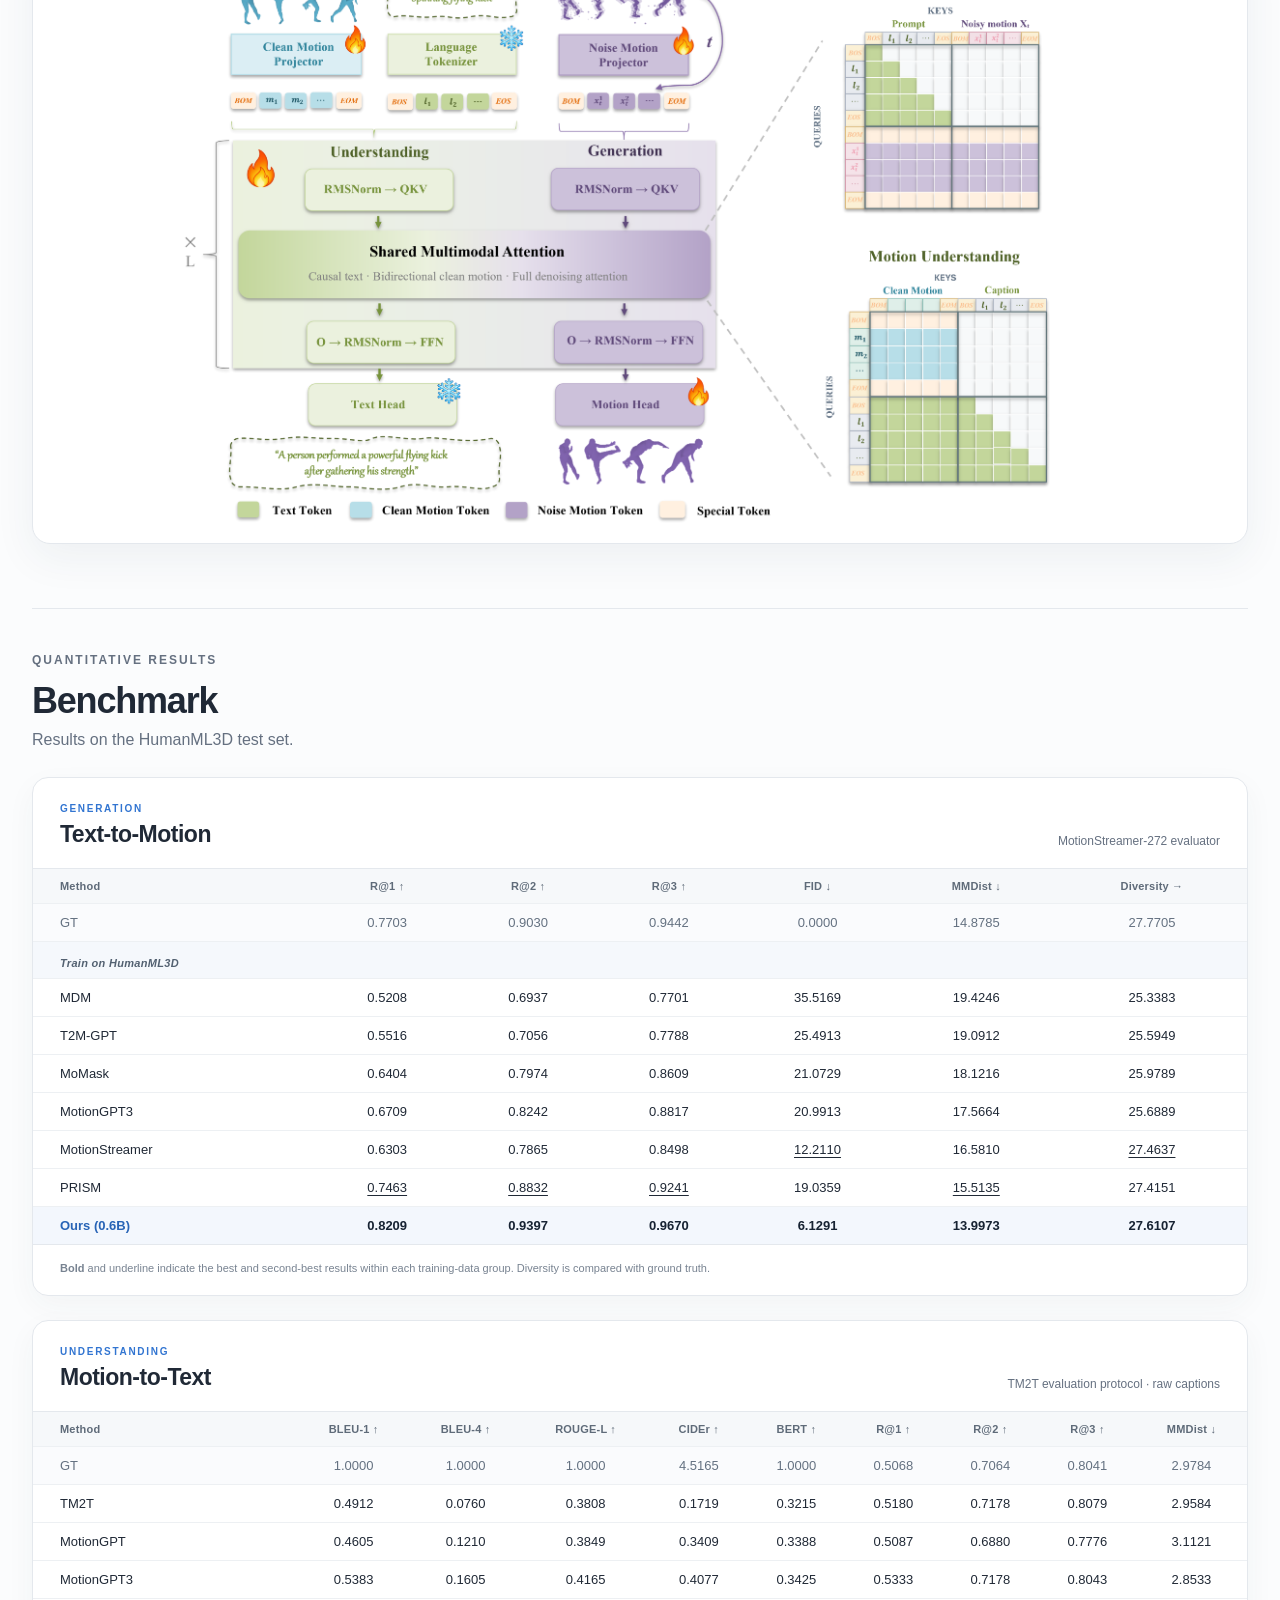
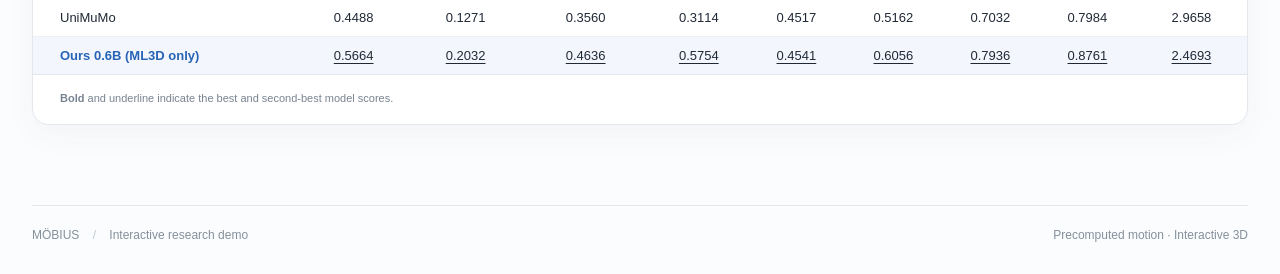
==== commit eb7b6802: "Replace M2T gallery with selected comparisons" ====
--- a/index.html
+++ b/index.html
@@ -5,7 +5,7 @@
   <title>MÖBIUS — Unified Model for Bidirectional Motion Understanding and Synthesis</title>
   <meta name="description" content="MÖBIUS is a unified model for bidirectional human motion understanding and synthesis.">
   <link rel="icon" href="./assets/Mobius.svg" type="image/svg+xml">
-  <link rel="stylesheet" href="./src/styles.css?v=20260919-mobius">
+  <link rel="stylesheet" href="./src/styles.css?v=20260923-m2t11">
   <script type="importmap">{"imports":{"three":"./vendor/three/three.module.js"}}</script>
 </head>
 <body>
@@ -16,7 +16,7 @@
       <figure class="teaser-figure"><img src="./assets/teaser3.png" alt="Overview of MÖBIUS motion understanding and synthesis capabilities"></figure>
     </section>
     <section class="task-section" id="t2m" aria-labelledby="t2m-heading"><div class="task-heading"><div><p class="eyebrow">01 / GENERATION</p><h2 id="t2m-heading">Text-to-Motion</h2><p>We compare our MÖBIUS (1.7B) with HY-Motion 1B and MotionMillion 3B on manually written OOD prompts.</p></div><span class="section-chip">15 precomputed comparisons</span></div><div class="studio" data-task="t2m"></div></section>
-    <section class="task-section" id="m2t" aria-labelledby="m2t-heading"><div class="task-heading"><div><p class="eyebrow">02 / UNDERSTANDING</p><h2 id="m2t-heading">Motion-to-Text</h2><p>We compare our MÖBIUS (1.7B) with MotionGPT3 on our internal test datasets.</p></div><span class="section-chip">8 selected samples</span></div><div class="studio" data-task="m2t"></div></section>
+    <section class="task-section" id="m2t" aria-labelledby="m2t-heading"><div class="task-heading"><div><p class="eyebrow">02 / UNDERSTANDING</p><h2 id="m2t-heading">Motion-to-Text</h2><p>We compare Motius 1.7B and Motius 0.6B with MotionGPT3 on our internal test dataset.</p></div><span class="section-chip">11 selected samples</span></div><div class="studio" data-task="m2t"></div></section>
     <section class="task-section" id="structure" aria-labelledby="structure-heading"><div class="task-heading"><div><p class="eyebrow">03 / TEMPORAL INPAINTING</p><h2 id="structure-heading">Temporal Inpainting</h2><p>We evaluate MÖBIUS (0.6B) on the HumanML3D test set.</p></div><span class="section-chip">4 tasks · 32 selected</span></div><div class="studio" data-task="structure"></div></section>
     <section class="task-section" id="edit" aria-labelledby="edit-heading"><div class="task-heading"><div><p class="eyebrow">04 / INSTRUCTION EDITING</p><h2 id="edit-heading">Motion Editing</h2><p>We compare MÖBIUS (0.6B), MotionFix, and MotionLab on the MotionFix test set.</p></div><span class="section-chip">5 selected samples</span></div><div class="studio" data-task="edit"></div></section>
     <section class="pipeline-section" aria-label="MÖBIUS pipeline"><figure class="pipeline-figure"><img src="./assets/pipeline.png" alt="MÖBIUS unified motion understanding and synthesis pipeline"></figure></section>
@@ -87,6 +87,6 @@
       <div class="provenance-bar"><span class="reference-badge">REFERENCE DATA</span><p id="provenance-text">Training-set motion is used to demonstrate the viewer. Model outputs are not connected yet.</p></div>
 </template>
   <noscript>This interactive viewer needs JavaScript enabled.</noscript>
-  <script type="module" src="./src/app.js?v=20260920-edit"></script>
+  <script type="module" src="./src/app.js?v=20260923-m2t11"></script>
 </body>
 </html>
--- a/src/styles.css
+++ b/src/styles.css
@@ -21,6 +21,7 @@
 .comparison-legend{display:flex;flex-direction:column;align-items:flex-start;gap:11px;font-size:15px}.comparison-legend label{display:flex;align-items:center;gap:7px;cursor:pointer}.comparison-legend input{width:15px;height:15px;margin:0;flex:none}.comparison-legend .model-a{color:#2864b6}.comparison-legend .model-b{color:#a64e15}.comparison-legend .model-c{color:#6941c6}.comparison-legend .model-a input{accent-color:#3275d1}.comparison-legend .model-b input{accent-color:#e9823f}.comparison-legend .model-c input{accent-color:#8b5cf6}[id$='-separation']{width:100%;accent-color:#3275d1}
 .reference-caption{border-left-color:#d8dee7;color:#687383}
 .motius-result .eyebrow,.motius-caption{color:#3275d1}.motius-caption{border-left-color:#3275d1}
+.fixed-condition-result .eyebrow,.fixed-condition-caption{color:#00a7a0}.fixed-condition-caption{border-left-color:#00a7a0}
 .motiongpt-result .eyebrow,.motiongpt-caption{color:#e9823f}.motiongpt-caption{border-left-color:#e9823f}
 .reference-result .eyebrow{color:#8793a1}.caption-result+.caption-result{margin-top:20px}
 .pair-legend{display:flex;flex-wrap:wrap;gap:16px;margin:18px 0 8px;color:#687383;font-size:13px}
